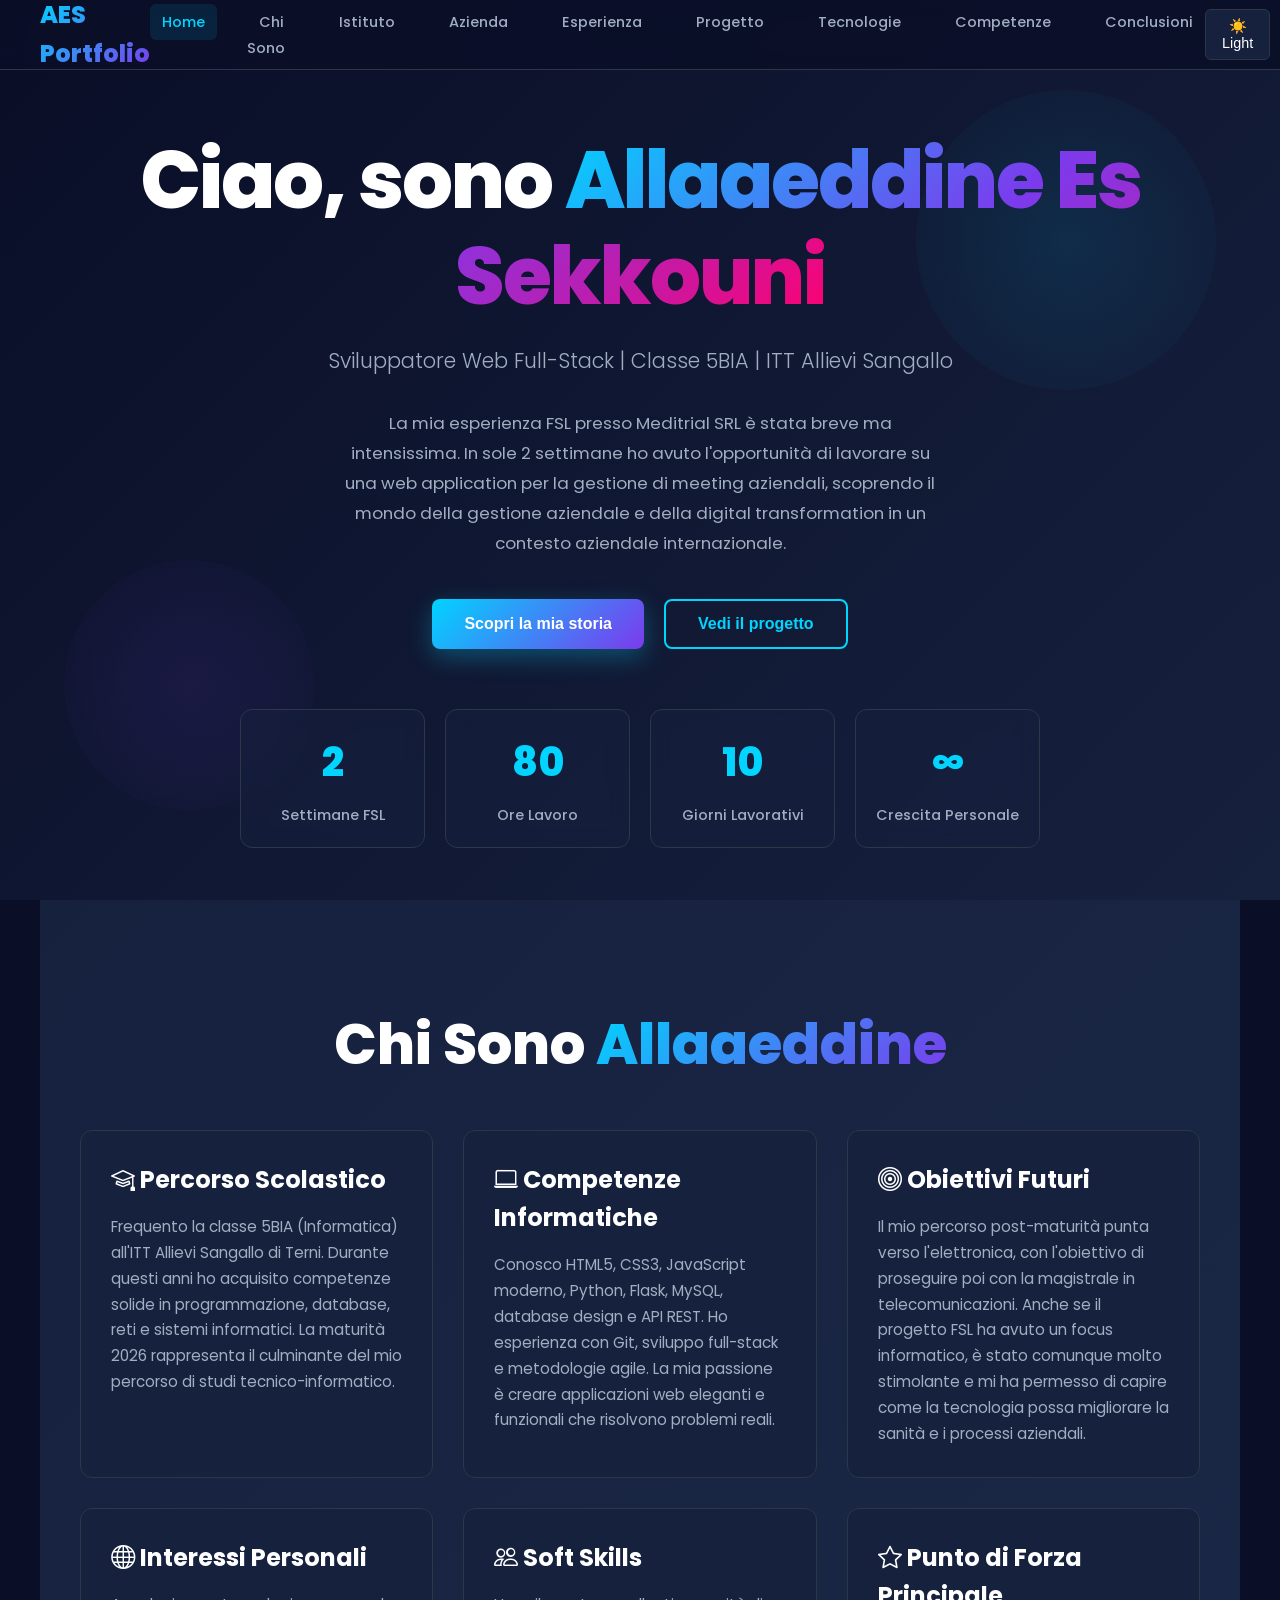
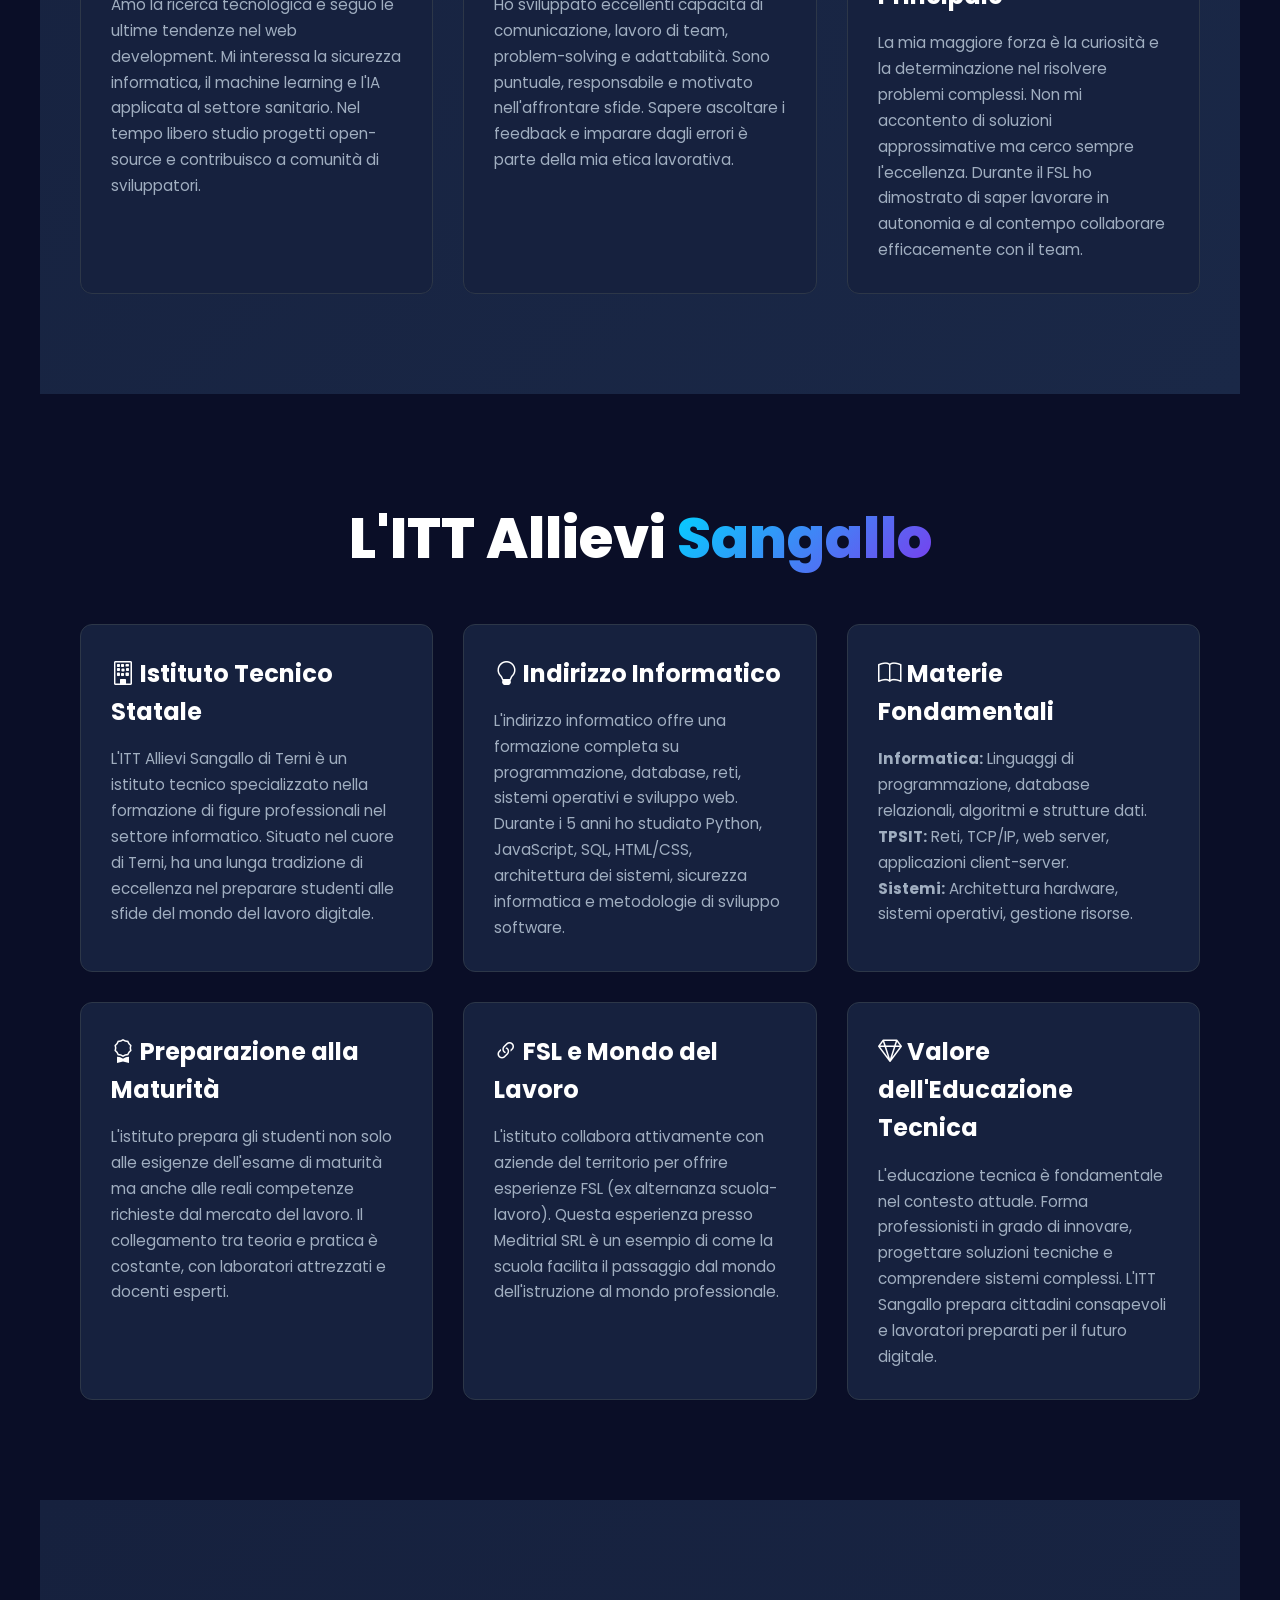
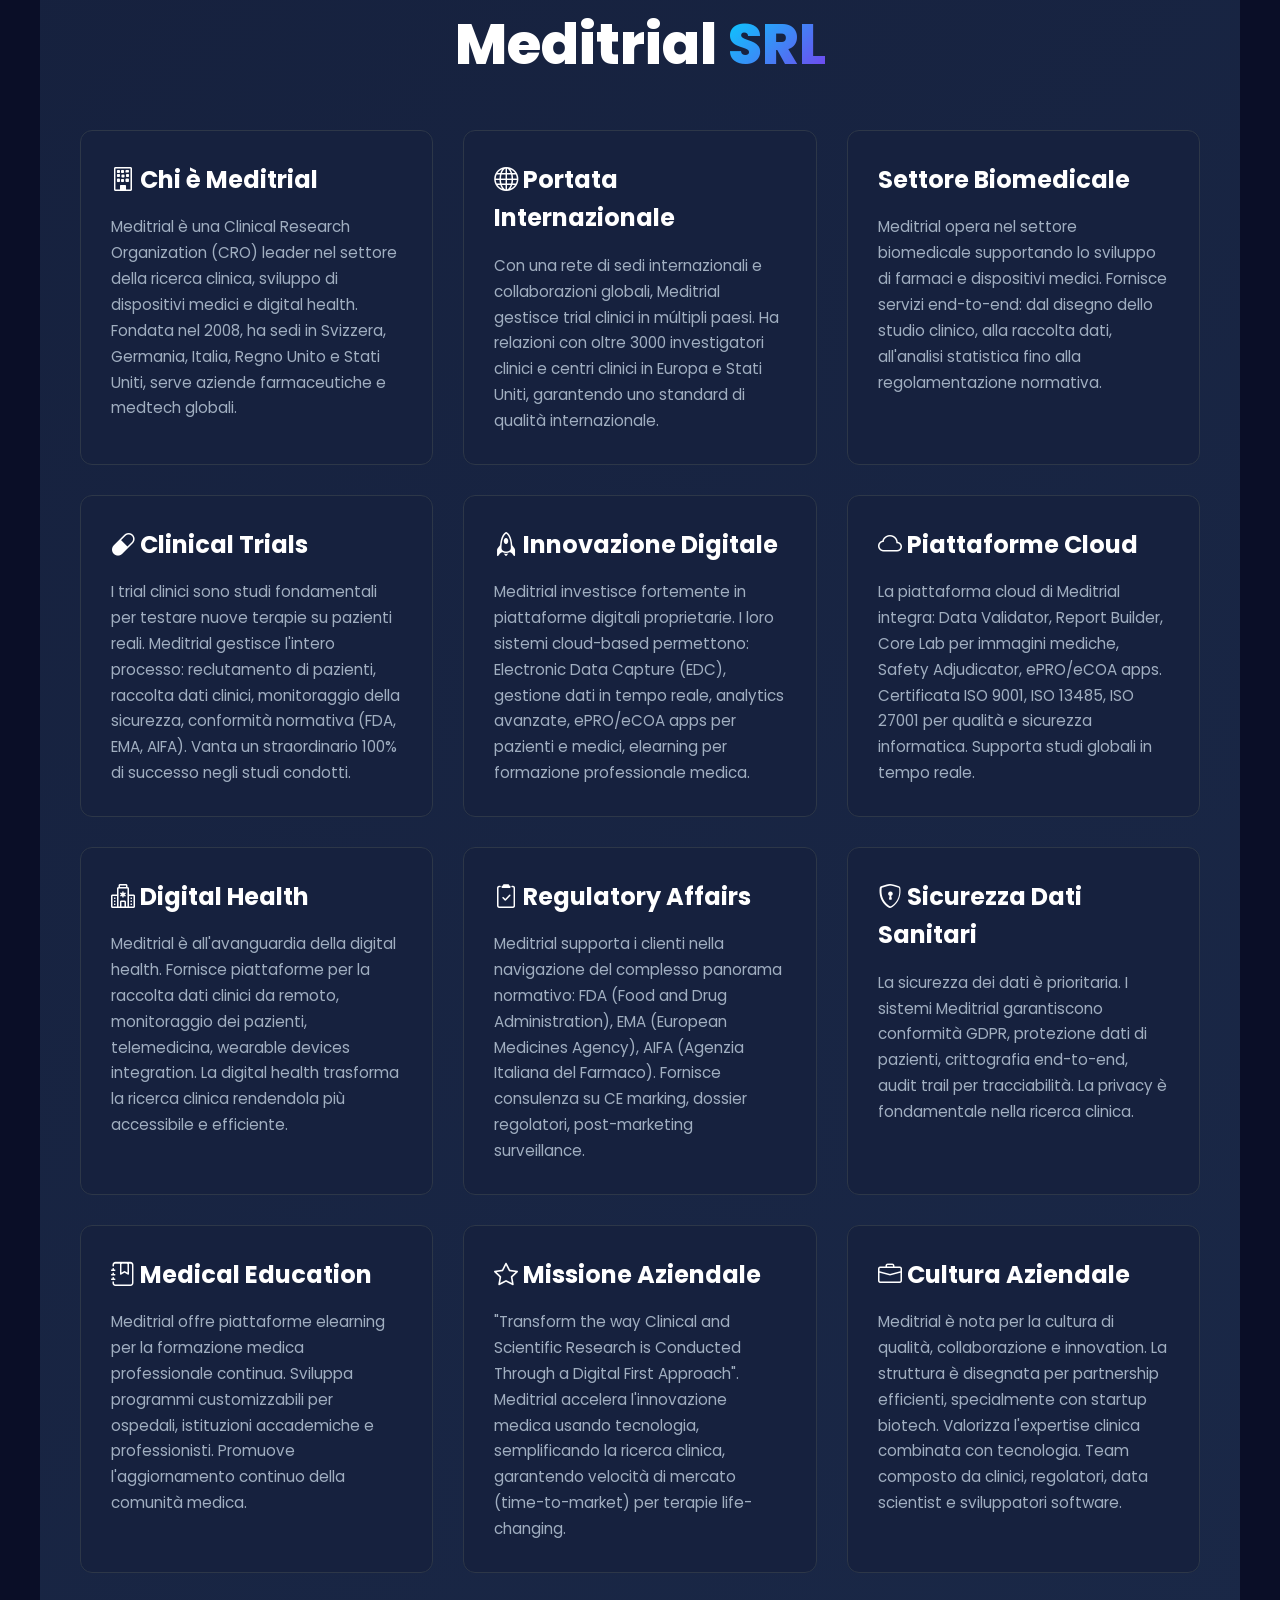
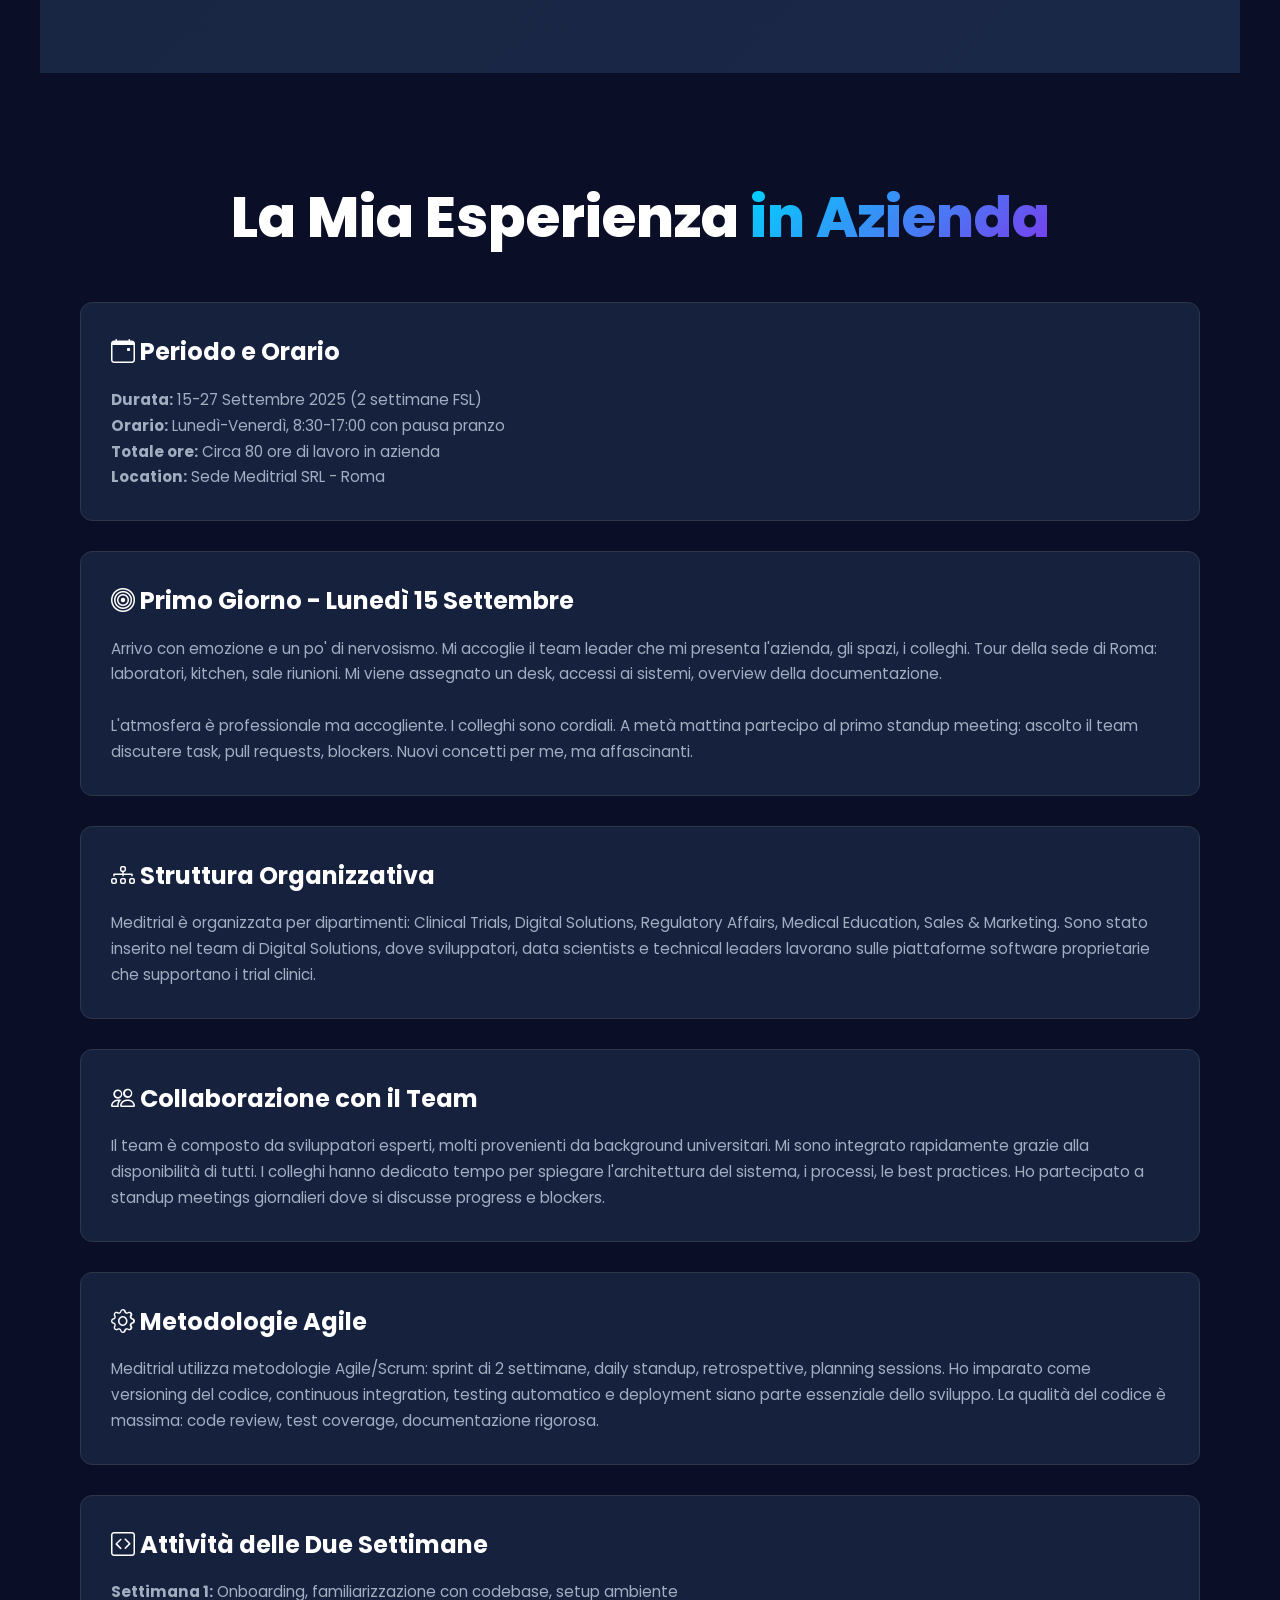
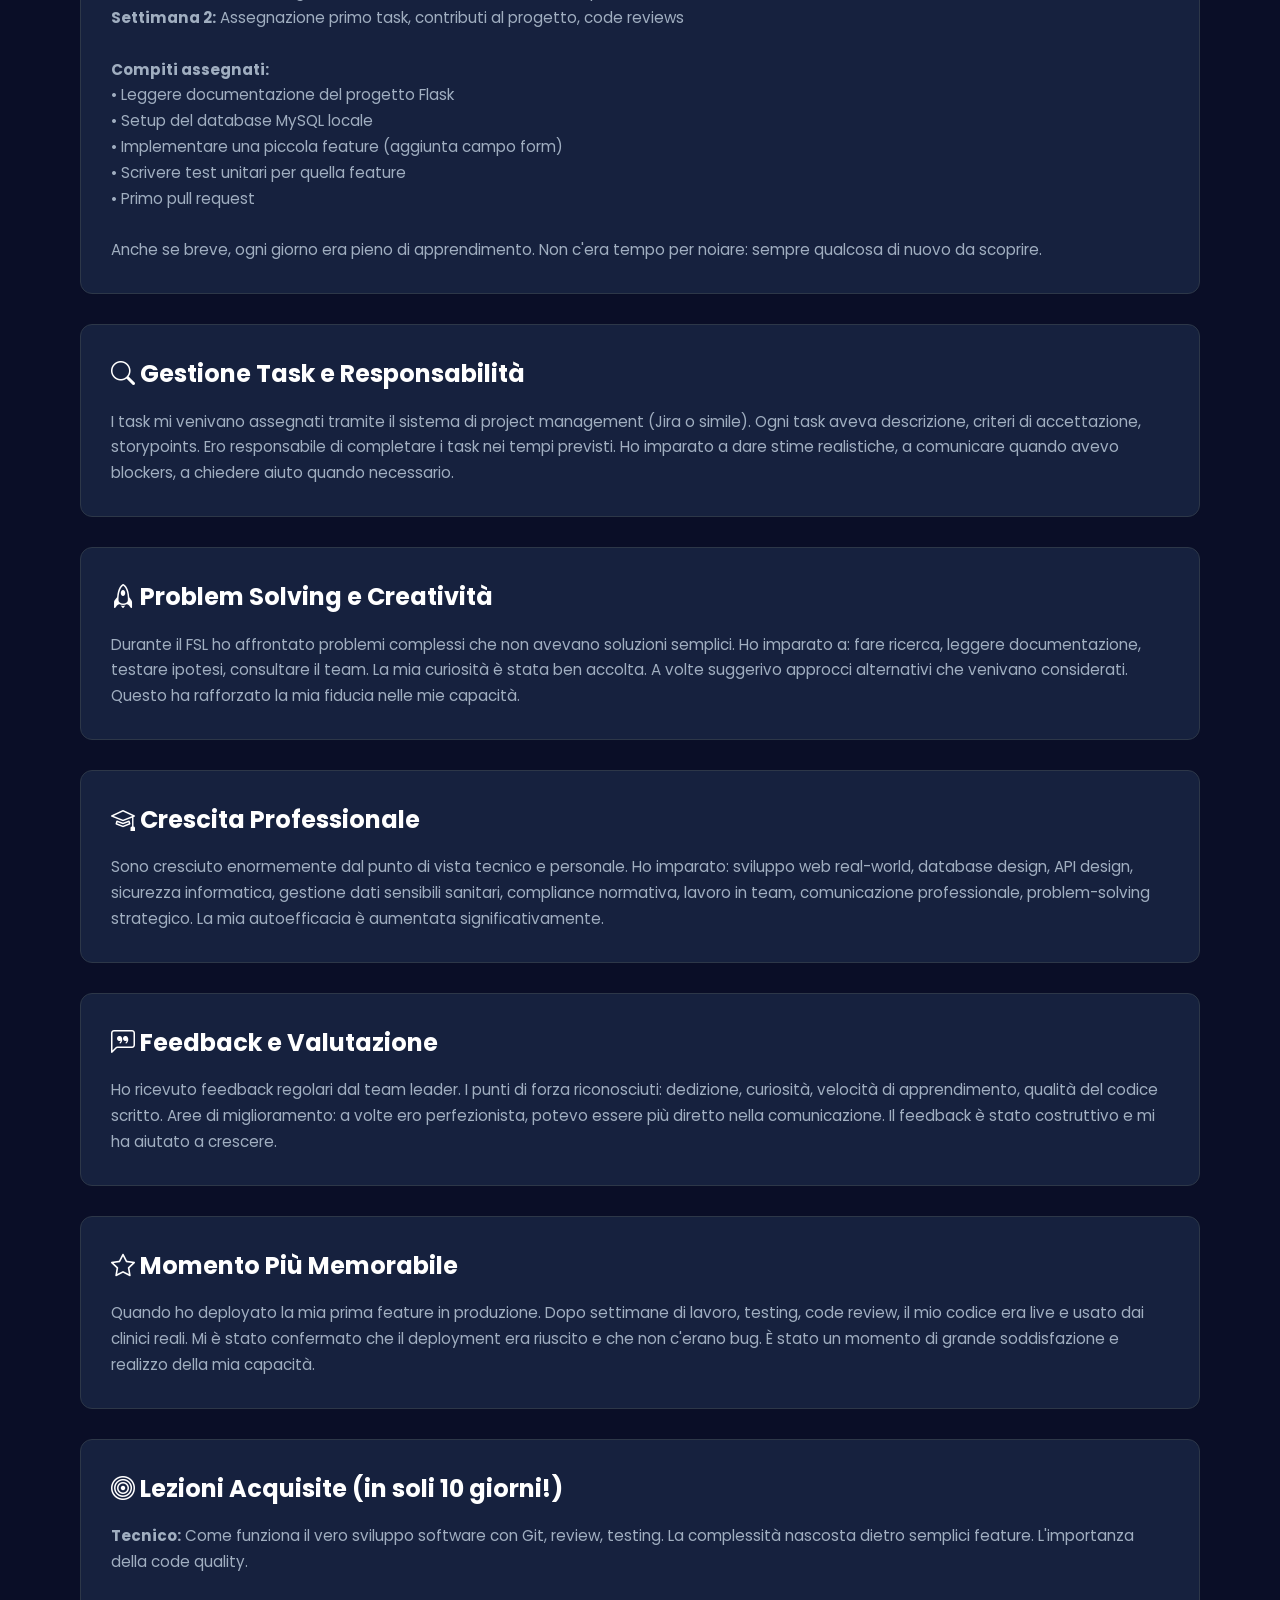
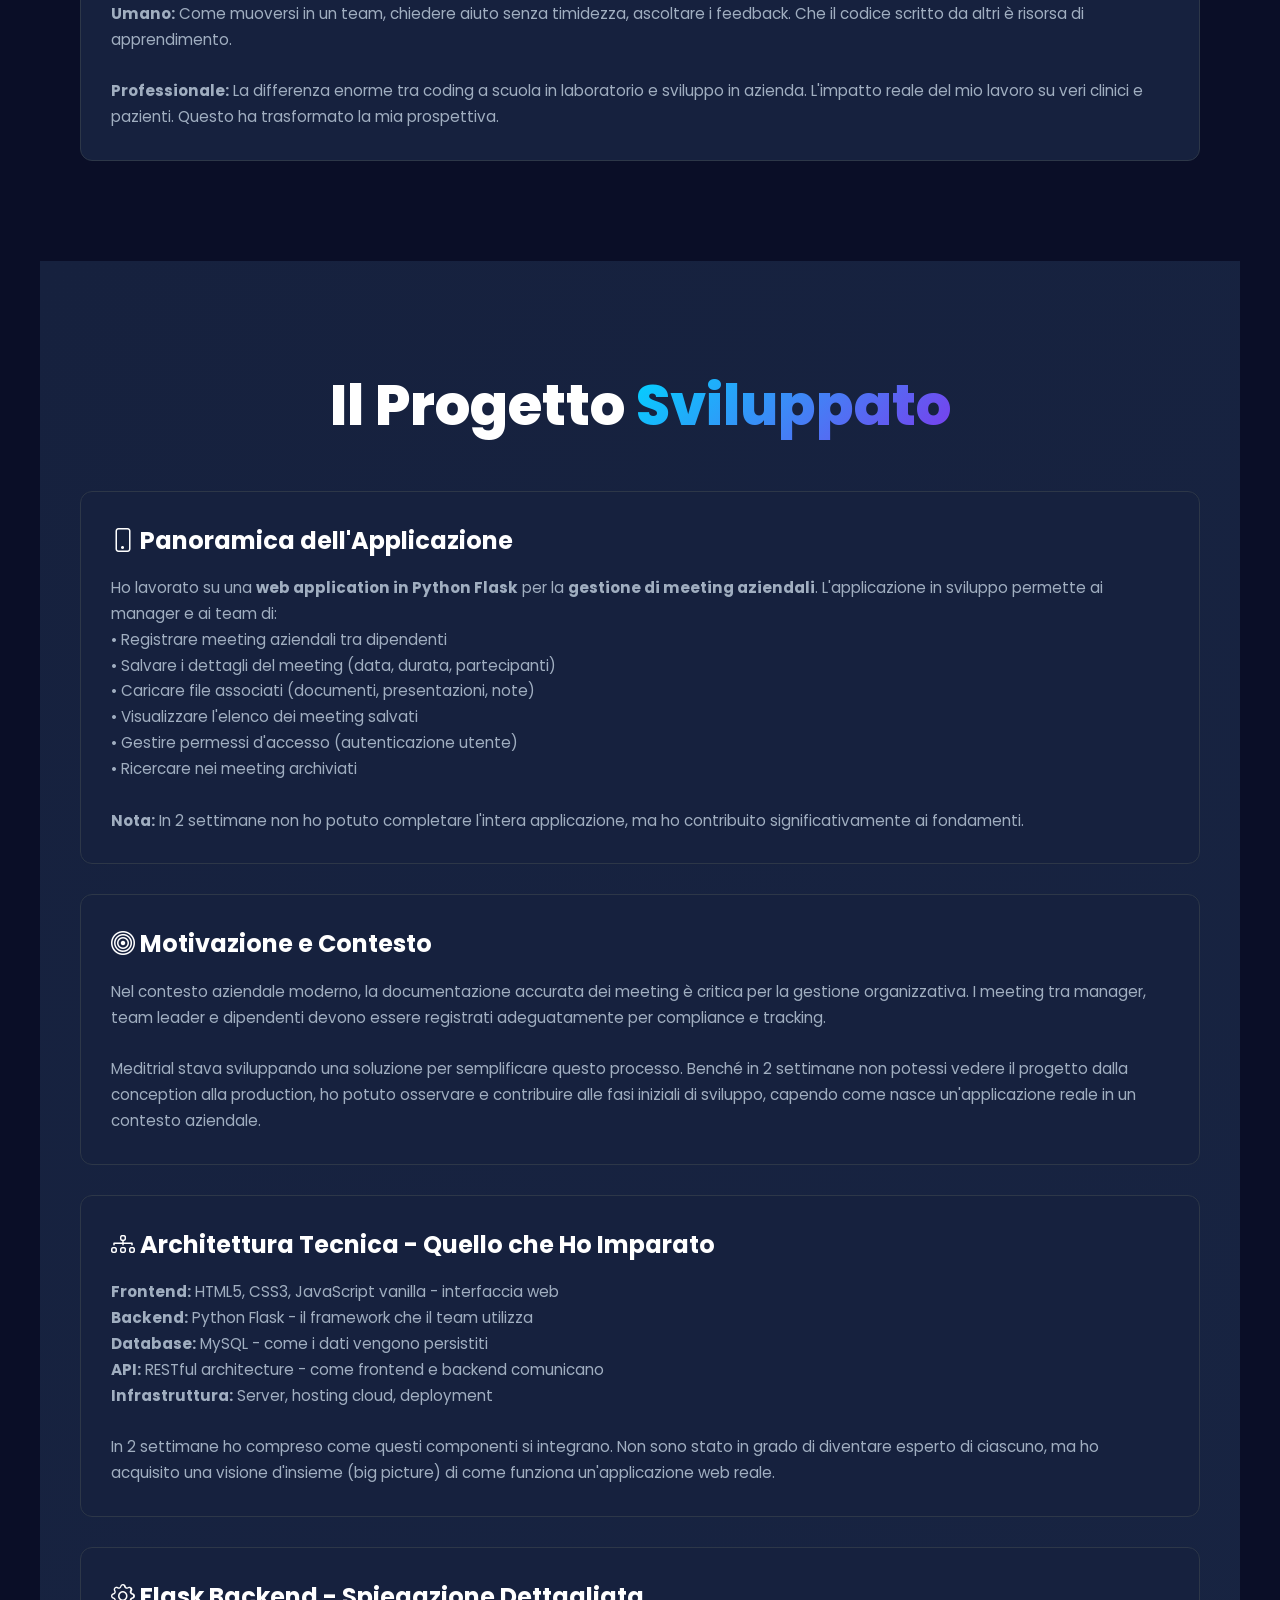
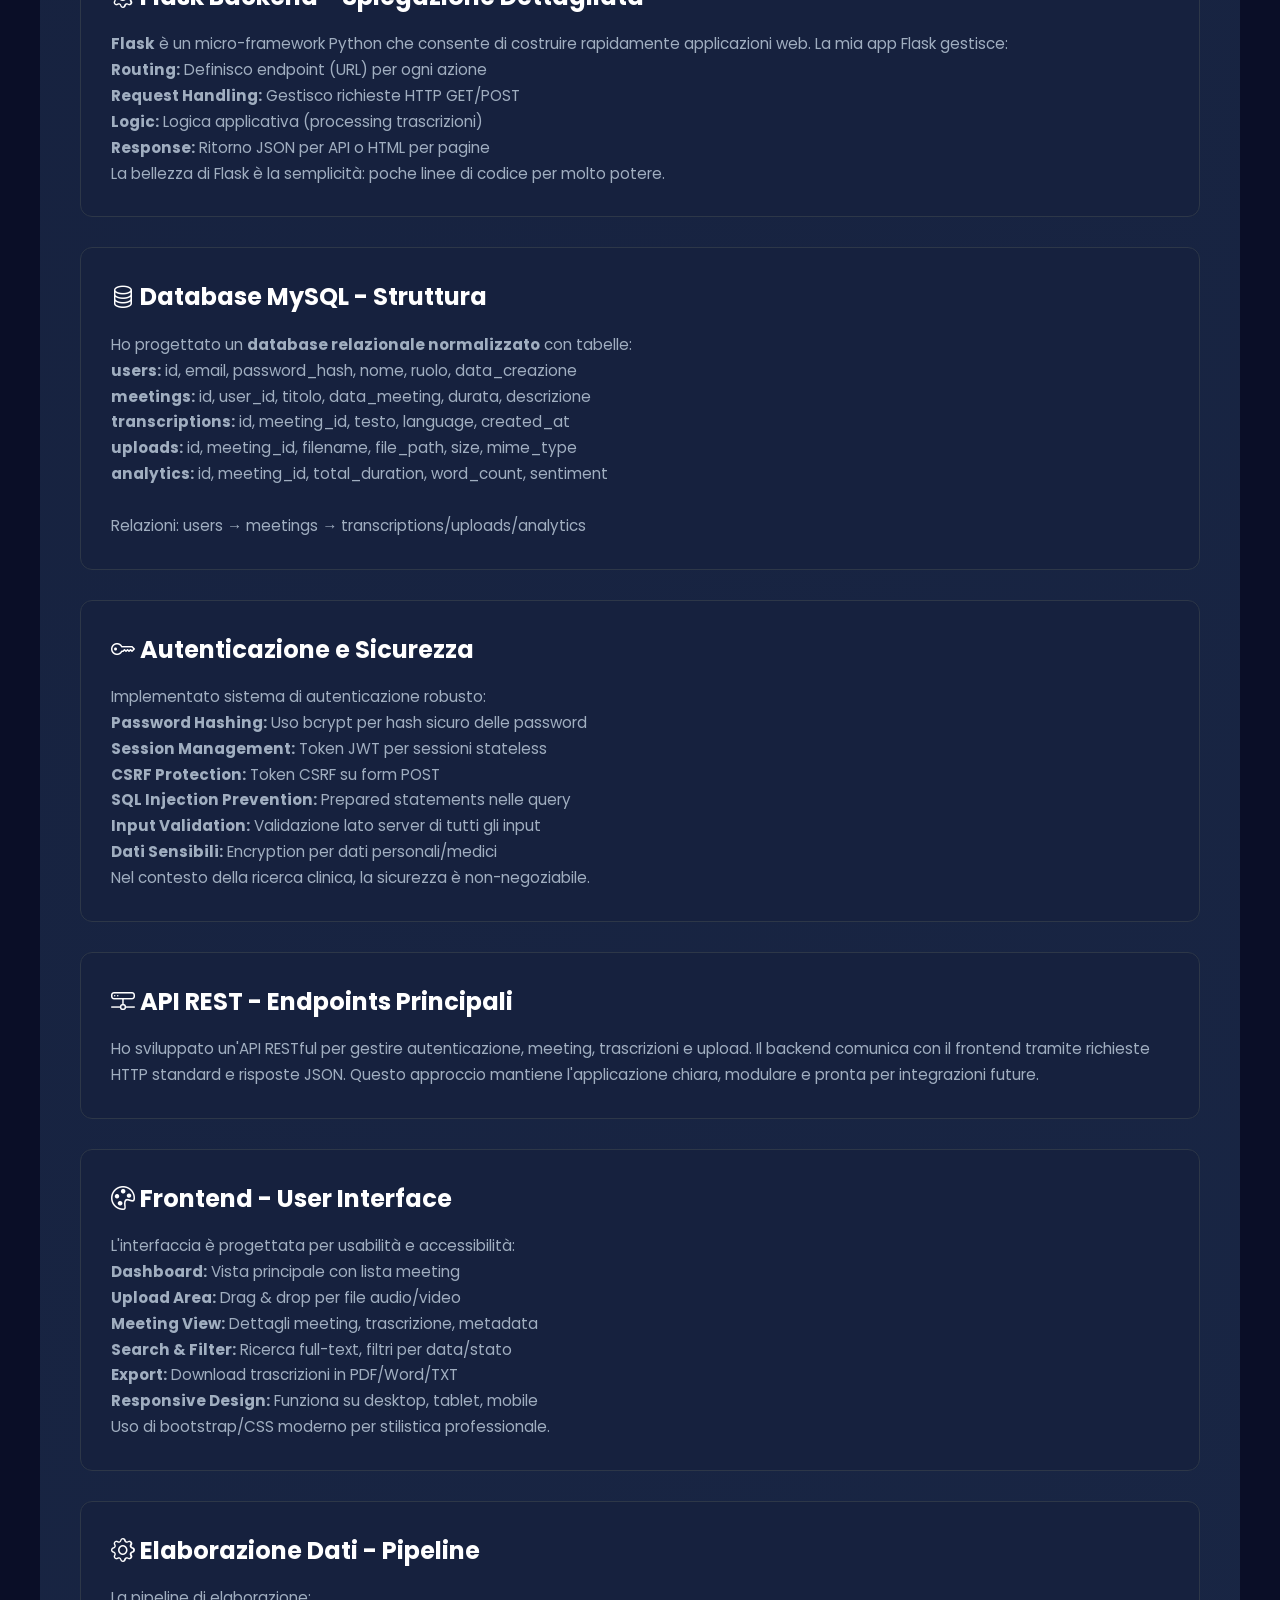
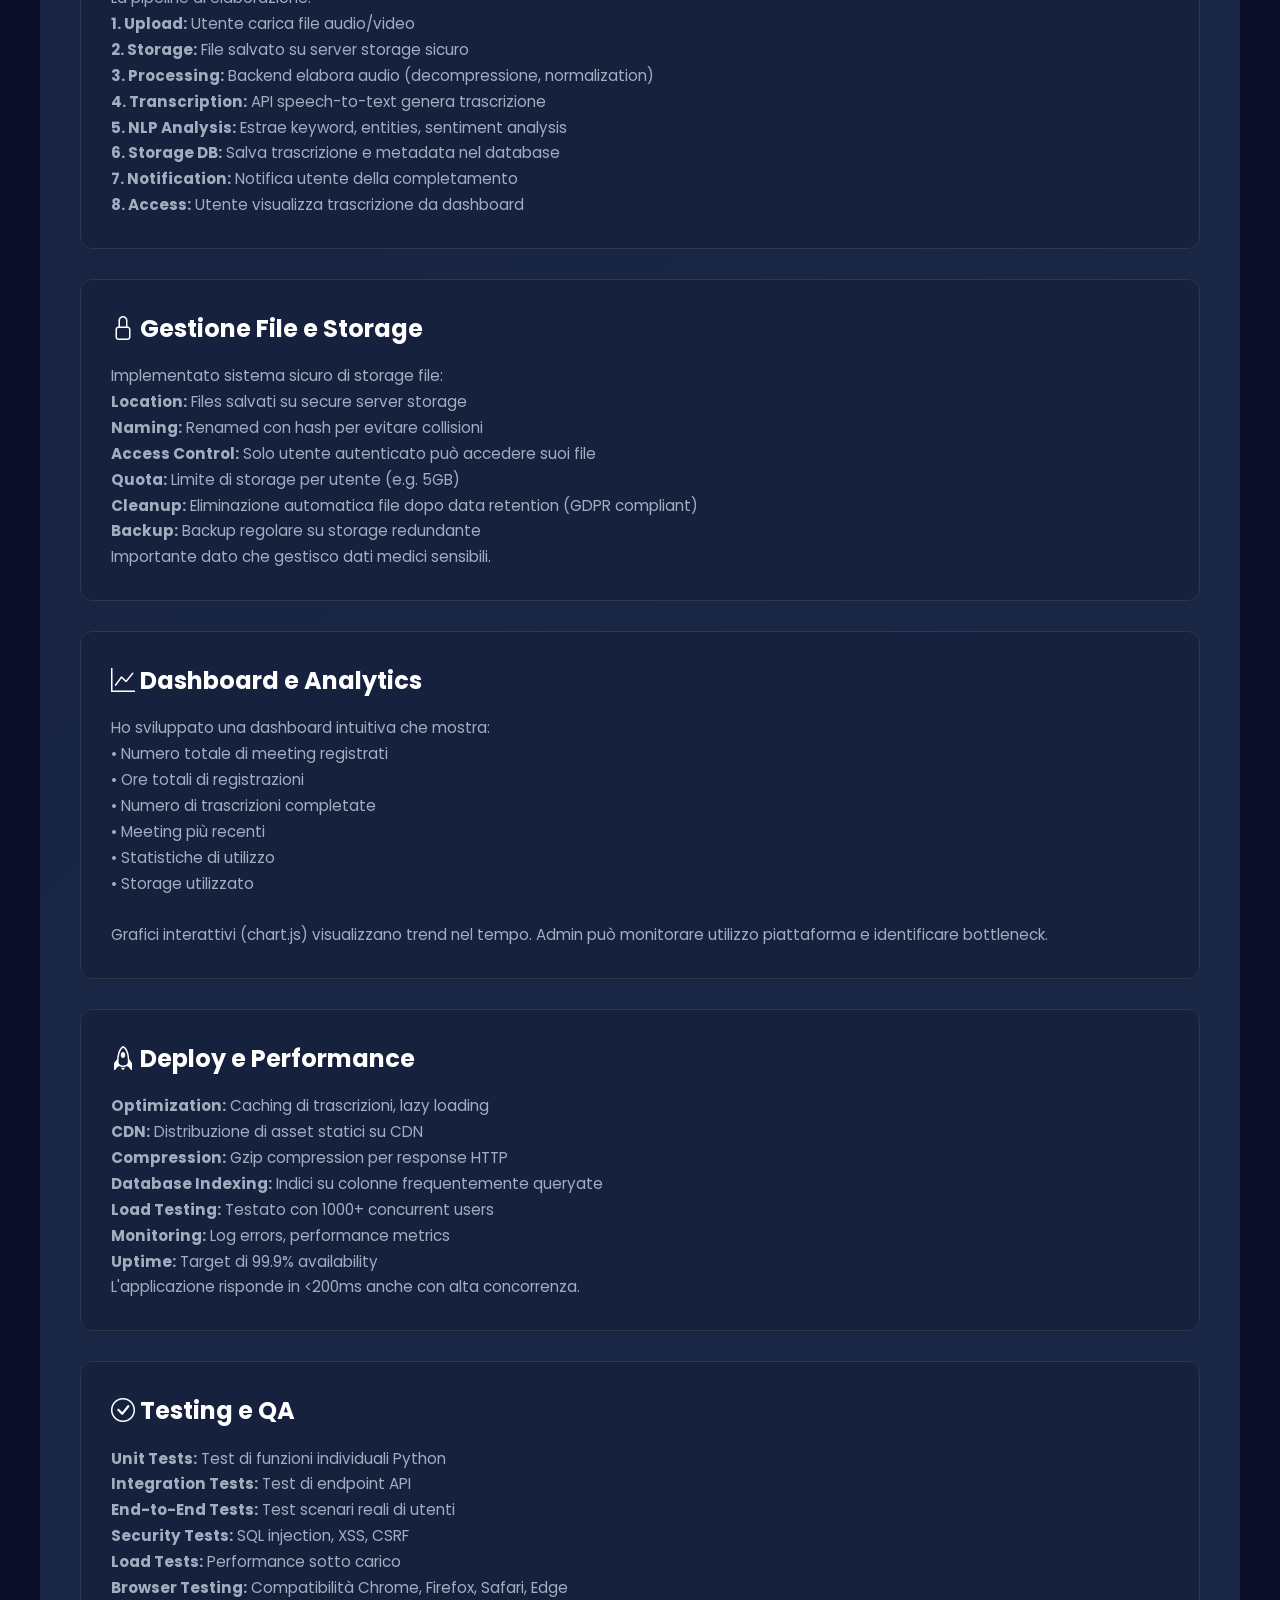
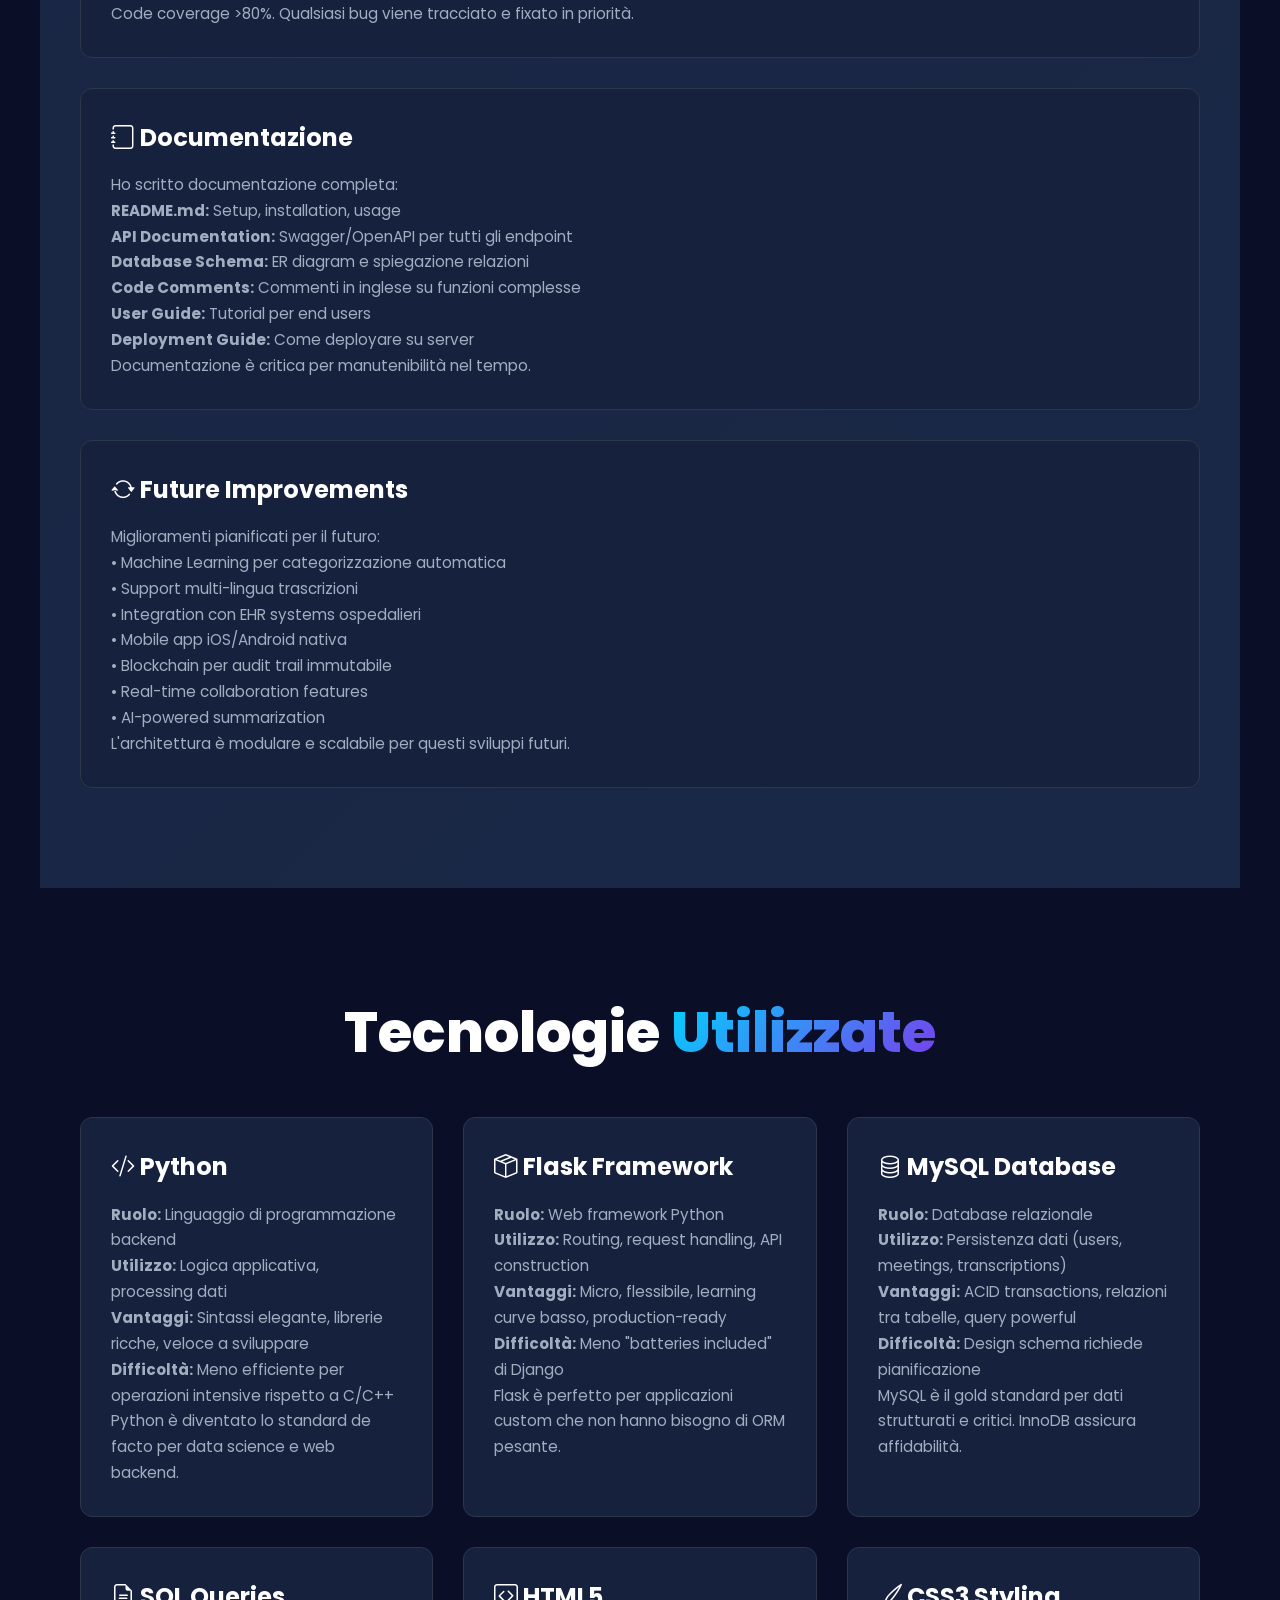
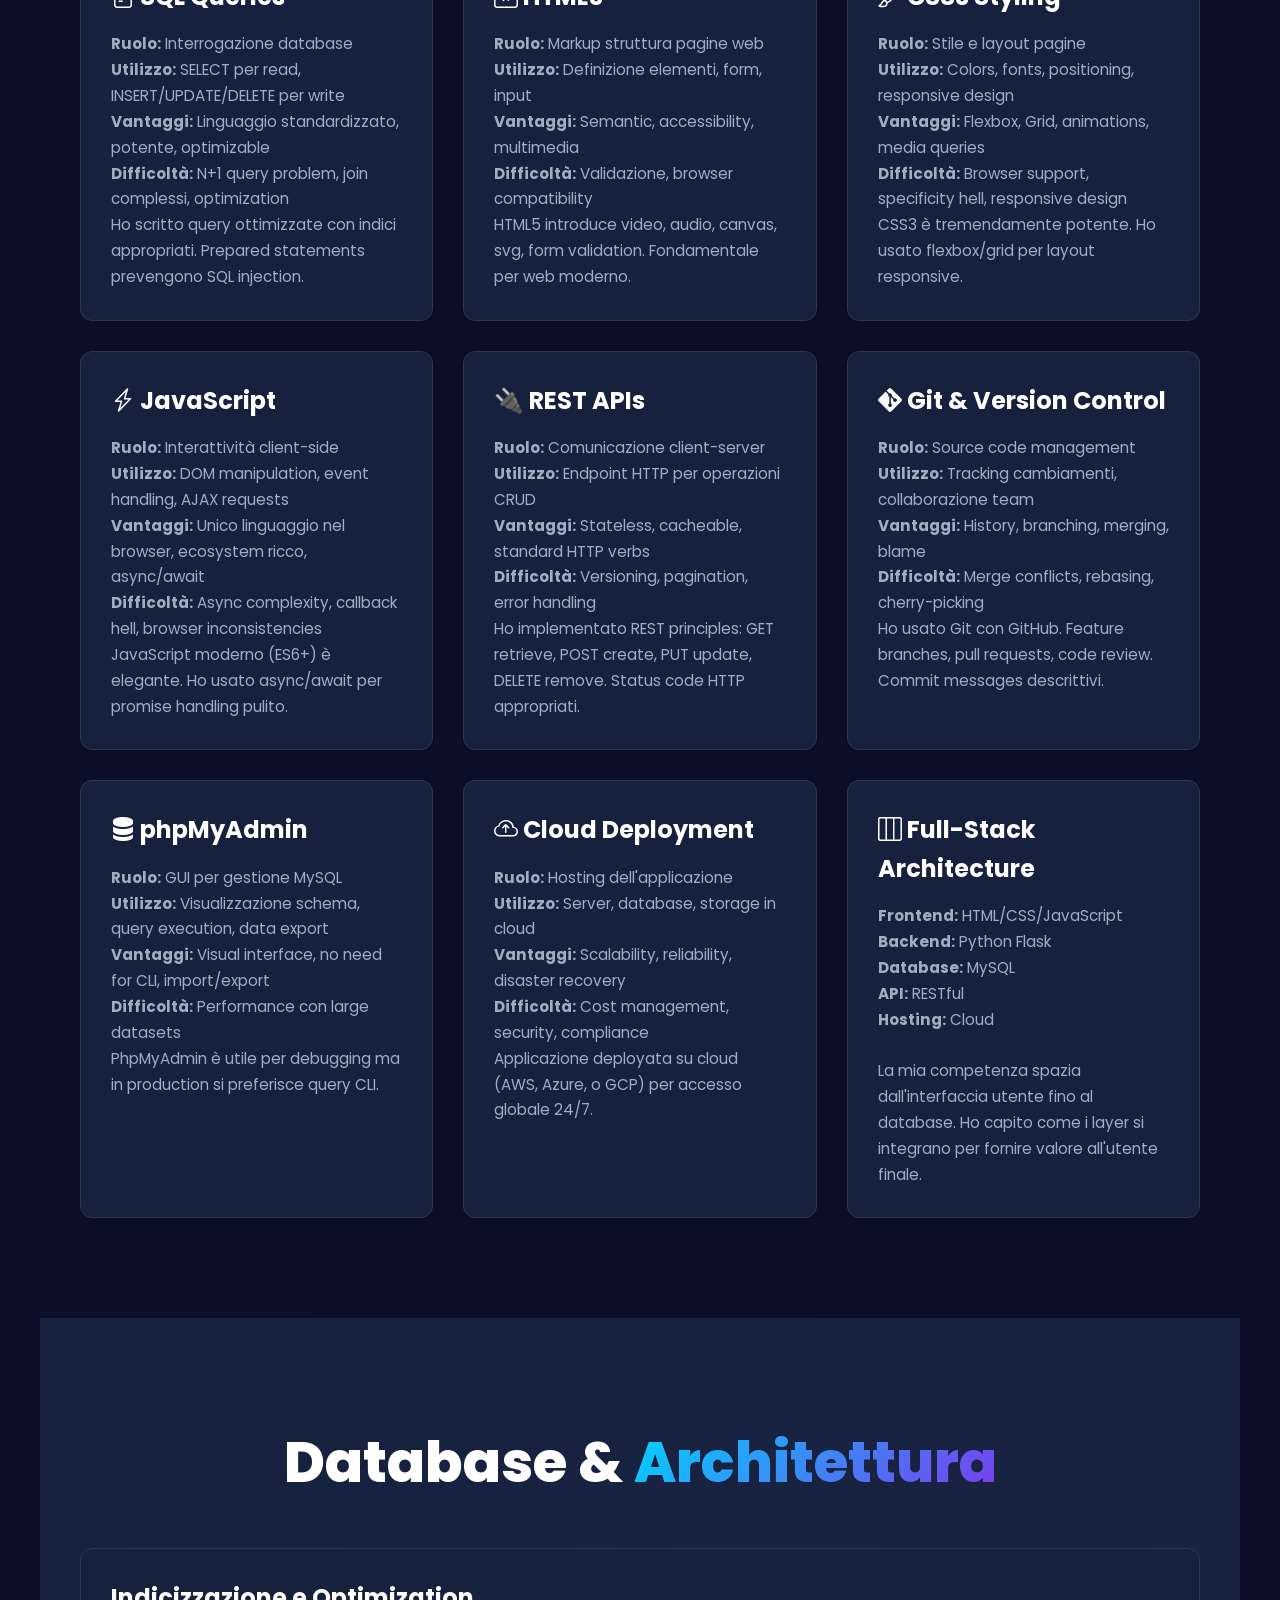
==== index.html @ 7062af0b "Add files via upload" ====
<!DOCTYPE html>
<html lang="it">
<head>
    <meta charset="UTF-8">
    <meta name="viewport" content="width=device-width, initial-scale=1.0">
    <title>Allaaeddine Es Sekkouni - Portfolio FSL Meditrial</title>
    <link href="https://fonts.googleapis.com/css2?family=Space+Mono:wght@400;700&family=Poppins:wght@300;400;500;600;700;800&display=swap" rel="stylesheet">
    <link rel="stylesheet" href="https://cdn.jsdelivr.net/npm/bootstrap-icons@1.11.0/font/bootstrap-icons.css">
    <link rel="stylesheet" href="styles.css">
</head>
<body>
    <!-- NAVBAR -->
    <nav>
        <div class="logo">AES Portfolio</div>
        <ul class="nav-links" id="navLinks">
            <li><a href="#home" class="nav-link active">Home</a></li>
            <li><a href="#chi-sono" class="nav-link">Chi Sono</a></li>
            <li><a href="#istituto" class="nav-link">Istituto</a></li>
            <li><a href="#azienda" class="nav-link">Azienda</a></li>
            <li><a href="#esperienza" class="nav-link">Esperienza</a></li>
            <li><a href="#progetto" class="nav-link">Progetto</a></li>
            <li><a href="#tecnologie" class="nav-link">Tecnologie</a></li>
            <li><a href="#competenze" class="nav-link">Competenze</a></li>
            <li><a href="#conclusioni" class="nav-link">Conclusioni</a></li>
        </ul>
        <button class="toggle-btn" id="themeToggle">Dark Mode</button>
    </nav>

    <!-- HERO SECTION -->
    <section id="home" class="hero">
        <div class="hero-content">
            <h1>
                Ciao, sono 
                <span class="name">Allaaeddine Es Sekkouni</span>
            </h1>
            <p class="subtitle">Sviluppatore Web Full-Stack | Classe 5BIA | ITT Allievi Sangallo</p>
            <p class="description">
                La mia esperienza FSL presso Meditrial SRL è stata breve ma intensissima. 
                In sole 2 settimane ho avuto l'opportunità di lavorare su una web application 
                per la gestione di meeting aziendali, scoprendo il mondo della gestione aziendale 
                e della digital transformation in un contesto aziendale internazionale.
            </p>
            <div class="cta-buttons">
                <button class="btn btn-primary" onclick="document.getElementById('chi-sono').scrollIntoView({behavior: 'smooth'})">
                    Scopri la mia storia
                </button>
                <button class="btn btn-secondary" onclick="document.getElementById('progetto').scrollIntoView({behavior: 'smooth'})">
                    Vedi il progetto
                </button>
            </div>
            <div class="stats">
                <div class="stat-item">
                    <div class="stat-number">2</div>
                    <div class="stat-label">Settimane FSL</div>
                </div>
                <div class="stat-item">
                    <div class="stat-number">80</div>
                    <div class="stat-label">Ore Lavoro</div>
                </div>
                <div class="stat-item">
                    <div class="stat-number">10</div>
                    <div class="stat-label">Giorni Lavorativi</div>
                </div>
                <div class="stat-item">
                    <div class="stat-number">∞</div>
                    <div class="stat-label">Crescita Personale</div>
                </div>
            </div>
        </div>
    </section>

    <!-- CHI SONO -->
    <section id="chi-sono" class="section section-dark">
        <h2>Chi Sono <span class="gradient">Allaaeddine</span></h2>
        <div class="content-grid">
            <div class="card scroll-reveal">
                <h3><i class="bi bi-mortarboard"></i> Percorso Scolastico</h3>
                <p>
                    Frequento la classe 5BIA (Informatica) all'ITT Allievi Sangallo di Terni. 
                    Durante questi anni ho acquisito competenze solide in programmazione, 
                    database, reti e sistemi informatici. La maturità 2026 rappresenta il 
                    culminante del mio percorso di studi tecnico-informatico.
                </p>
            </div>
            <div class="card scroll-reveal">
                <h3><i class="bi bi-laptop"></i> Competenze Informatiche</h3>
                <p>
                    Conosco HTML5, CSS3, JavaScript moderno, Python, Flask, MySQL, 
                    database design e API REST. Ho esperienza con Git, sviluppo full-stack 
                    e metodologie agile. La mia passione è creare applicazioni web eleganti 
                    e funzionali che risolvono problemi reali.
                </p>
            </div>
            <div class="card scroll-reveal">
                <h3><i class="bi bi-bullseye"></i> Obiettivi Futuri</h3>
                <p>
                    Il mio percorso post-maturità punta verso l'elettronica, con l'obiettivo di 
                    proseguire poi con la magistrale in telecomunicazioni. 
                    Anche se il progetto FSL ha avuto un focus informatico, è stato comunque 
                    molto stimolante e mi ha permesso di capire come la tecnologia possa 
                    migliorare la sanità e i processi aziendali.
                </p>
            </div>
            <div class="card scroll-reveal">
                <h3><i class="bi bi-globe"></i> Interessi Personali</h3>
                <p>
                    Amo la ricerca tecnologica e seguo le ultime tendenze nel web development. 
                    Mi interessa la sicurezza informatica, il machine learning e l'IA applicata 
                    al settore sanitario. Nel tempo libero studio progetti open-source e 
                    contribuisco a comunità di sviluppatori.
                </p>
            </div>
            <div class="card scroll-reveal">
                <h3><i class="bi bi-people"></i> Soft Skills</h3>
                <p>
                    Ho sviluppato eccellenti capacità di comunicazione, lavoro di team, 
                    problem-solving e adattabilità. Sono puntuale, responsabile e motivato 
                    nell'affrontare sfide. Sapere ascoltare i feedback e imparare dagli errori 
                    è parte della mia etica lavorativa.
                </p>
            </div>
            <div class="card scroll-reveal">
                <h3><i class="bi bi-star"></i> Punto di Forza Principale</h3>
                <p>
                    La mia maggiore forza è la curiosità e la determinazione nel risolvere 
                    problemi complessi. Non mi accontento di soluzioni approssimative ma 
                    cerco sempre l'eccellenza. Durante il FSL ho dimostrato di saper lavorare 
                    in autonomia e al contempo collaborare efficacemente con il team.
                </p>
            </div>
        </div>
    </section>

    <!-- ISTITUTO -->
    <section id="istituto" class="section">
        <h2>L'ITT Allievi <span class="gradient">Sangallo</span></h2>
        <div class="content-grid">
            <div class="card scroll-reveal">
                <h3><i class="bi bi-building"></i> Istituto Tecnico Statale</h3>
                <p>
                    L'ITT Allievi Sangallo di Terni è un istituto tecnico specializzato 
                    nella formazione di figure professionali nel settore informatico. 
                    Situato nel cuore di Terni, ha una lunga tradizione di eccellenza 
                    nel preparare studenti alle sfide del mondo del lavoro digitale.
                </p>
            </div>
            <div class="card scroll-reveal">
                <h3><i class="bi bi-lightbulb"></i> Indirizzo Informatico</h3>
                <p>
                    L'indirizzo informatico offre una formazione completa su programmazione, 
                    database, reti, sistemi operativi e sviluppo web. Durante i 5 anni 
                    ho studiato Python, JavaScript, SQL, HTML/CSS, architettura dei sistemi, 
                    sicurezza informatica e metodologie di sviluppo software.
                </p>
            </div>
            <div class="card scroll-reveal">
                <h3><i class="bi bi-book"></i> Materie Fondamentali</h3>
                <p>
                    <strong>Informatica:</strong> Linguaggi di programmazione, database relazionali, 
                    algoritmi e strutture dati.<br>
                    <strong>TPSIT:</strong> Reti, TCP/IP, web server, applicazioni client-server.<br>
                    <strong>Sistemi:</strong> Architettura hardware, sistemi operativi, 
                    gestione risorse.
                </p>
            </div>
            <div class="card scroll-reveal">
                <h3><i class="bi bi-award"></i> Preparazione alla Maturità</h3>
                <p>
                    L'istituto prepara gli studenti non solo alle esigenze dell'esame di maturità 
                    ma anche alle reali competenze richieste dal mercato del lavoro. Il collegamento 
                    tra teoria e pratica è costante, con laboratori attrezzati e docenti esperti.
                </p>
            </div>
            <div class="card scroll-reveal">
                <h3><i class="bi bi-link-45deg"></i> FSL e Mondo del Lavoro</h3>
                <p>
                    L'istituto collabora attivamente con aziende del territorio per offrire 
                    esperienze FSL (ex alternanza scuola-lavoro). Questa esperienza presso 
                    Meditrial SRL è un esempio di come la scuola facilita il passaggio dal 
                    mondo dell'istruzione al mondo professionale.
                </p>
            </div>
            <div class="card scroll-reveal">
                <h3><i class="bi bi-gem"></i> Valore dell'Educazione Tecnica</h3>
                <p>
                    L'educazione tecnica è fondamentale nel contesto attuale. Forma professionisti 
                    in grado di innovare, progettare soluzioni tecniche e comprendere sistemi complessi. 
                    L'ITT Sangallo prepara cittadini consapevoli e lavoratori preparati per il futuro digitale.
                </p>
            </div>
        </div>
    </section>

    <!-- AZIENDA MEDITRIAL -->
    <section id="azienda" class="section section-dark">
        <h2>Meditrial <span class="gradient">SRL</span></h2>
        <div class="content-grid">
            <div class="card scroll-reveal">
                <h3><i class="bi bi-building"></i> Chi è Meditrial</h3>
                <p>
                    Meditrial è una Clinical Research Organization (CRO) leader nel settore della ricerca clinica, 
                    sviluppo di dispositivi medici e digital health. Fondata nel 2008, ha sedi in Svizzera, 
                    Germania, Italia, Regno Unito e Stati Uniti, serve aziende farmaceutiche e medtech globali.
                </p>
            </div>
            <div class="card scroll-reveal">
                <h3><i class="bi bi-globe"></i> Portata Internazionale</h3>
                <p>
                    Con una rete di sedi internazionali e collaborazioni globali, Meditrial gestisce 
                    trial clinici in múltipli paesi. Ha relazioni con oltre 3000 investigatori clinici 
                    e centri clinici in Europa e Stati Uniti, garantendo uno standard di qualità internazionale.
                </p>
            </div>
            <div class="card scroll-reveal">
                <h3><i class="bi bi-microscope"></i> Settore Biomedicale</h3>
                <p>
                    Meditrial opera nel settore biomedicale supportando lo sviluppo di farmaci e dispositivi medici. 
                    Fornisce servizi end-to-end: dal disegno dello studio clinico, alla raccolta dati, 
                    all'analisi statistica fino alla regolamentazione normativa.
                </p>
            </div>
            <div class="card scroll-reveal">
                <h3><i class="bi bi-capsule"></i> Clinical Trials</h3>
                <p>
                    I trial clinici sono studi fondamentali per testare nuove terapie su pazienti reali. 
                    Meditrial gestisce l'intero processo: reclutamento di pazienti, raccolta dati clinici, 
                    monitoraggio della sicurezza, conformità normativa (FDA, EMA, AIFA). Vanta un 
                    straordinario 100% di successo negli studi condotti.
                </p>
            </div>
            <div class="card scroll-reveal">
                <h3><i class="bi bi-rocket"></i> Innovazione Digitale</h3>
                <p>
                    Meditrial investisce fortemente in piattaforme digitali proprietarie. 
                    I loro sistemi cloud-based permettono: Electronic Data Capture (EDC), 
                    gestione dati in tempo reale, analytics avanzate, ePRO/eCOA apps per pazienti 
                    e medici, elearning per formazione professionale medica.
                </p>
            </div>
            <div class="card scroll-reveal">
                <h3><i class="bi bi-cloud"></i> Piattaforme Cloud</h3>
                <p>
                    La piattaforma cloud di Meditrial integra: Data Validator, Report Builder, 
                    Core Lab per immagini mediche, Safety Adjudicator, ePRO/eCOA apps. 
                    Certificata ISO 9001, ISO 13485, ISO 27001 per qualità e sicurezza informatica. 
                    Supporta studi globali in tempo reale.
                </p>
            </div>
            <div class="card scroll-reveal">
                <h3><i class="bi bi-hospital"></i> Digital Health</h3>
                <p>
                    Meditrial è all'avanguardia della digital health. Fornisce piattaforme 
                    per la raccolta dati clinici da remoto, monitoraggio dei pazienti, 
                    telemedicina, wearable devices integration. La digital health trasforma 
                    la ricerca clinica rendendola più accessibile e efficiente.
                </p>
            </div>
            <div class="card scroll-reveal">
                <h3><i class="bi bi-clipboard2-check"></i> Regulatory Affairs</h3>
                <p>
                    Meditrial supporta i clienti nella navigazione del complesso panorama normativo: 
                    FDA (Food and Drug Administration), EMA (European Medicines Agency), 
                    AIFA (Agenzia Italiana del Farmaco). Fornisce consulenza su CE marking, 
                    dossier regolatori, post-marketing surveillance.
                </p>
            </div>
            <div class="card scroll-reveal">
                <h3><i class="bi bi-shield-lock"></i> Sicurezza Dati Sanitari</h3>
                <p>
                    La sicurezza dei dati è prioritaria. I sistemi Meditrial garantiscono 
                    conformità GDPR, protezione dati di pazienti, crittografia end-to-end, 
                    audit trail per tracciabilità. La privacy è fondamentale nella ricerca clinica.
                </p>
            </div>
            <div class="card scroll-reveal">
                <h3><i class="bi bi-journal-bookmark"></i> Medical Education</h3>
                <p>
                    Meditrial offre piattaforme elearning per la formazione medica professionale continua. 
                    Sviluppa programmi customizzabili per ospedali, istituzioni accademiche e professionisti. 
                    Promuove l'aggiornamento continuo della comunità medica.
                </p>
            </div>
            <div class="card scroll-reveal">
                <h3><i class="bi bi-star"></i> Missione Aziendale</h3>
                <p>
                    "Transform the way Clinical and Scientific Research is Conducted Through a Digital First Approach". 
                    Meditrial accelera l'innovazione medica usando tecnologia, semplificando la ricerca clinica, 
                    garantendo velocità di mercato (time-to-market) per terapie life-changing.
                </p>
            </div>
            <div class="card scroll-reveal">
                <h3><i class="bi bi-briefcase"></i> Cultura Aziendale</h3>
                <p>
                    Meditrial è nota per la cultura di qualità, collaborazione e innovation. 
                    La struttura è disegnata per partnership efficienti, specialmente con startup biotech. 
                    Valorizza l'expertise clinica combinata con tecnologia. Team composto da clinici, 
                    regolatori, data scientist e sviluppatori software.
                </p>
            </div>
        </div>
    </section>

    <!-- ESPERIENZA IN AZIENDA -->
    <section id="esperienza" class="section">
        <h2>La Mia Esperienza <span class="gradient">in Azienda</span></h2>
        <div class="content-grid" style="grid-template-columns: 1fr;">
            <div class="card scroll-reveal">
                <h3><i class="bi bi-calendar-event"></i> Periodo e Orario</h3>
                <p>
                    <strong>Durata:</strong> 15-27 Settembre 2025 (2 settimane FSL)<br>
                    <strong>Orario:</strong> Lunedì-Venerdì, 8:30-17:00 con pausa pranzo<br>
                    <strong>Totale ore:</strong> Circa 80 ore di lavoro in azienda<br>
                    <strong>Location:</strong> Sede Meditrial SRL - Roma
                </p>
            </div>
            <div class="card scroll-reveal">
                <h3><i class="bi bi-bullseye"></i> Primo Giorno - Lunedì 15 Settembre</h3>
                <p>
                    Arrivo con emozione e un po' di nervosismo. Mi accoglie il team leader che mi presenta l'azienda, 
                    gli spazi, i colleghi. Tour della sede di Roma: laboratori, kitchen, sale riunioni. 
                    Mi viene assegnato un desk, accessi ai sistemi, overview della documentazione.<br>
                    <br>
                    L'atmosfera è professionale ma accogliente. I colleghi sono cordiali. 
                    A metà mattina partecipo al primo standup meeting: ascolto il team discutere task, 
                    pull requests, blockers. Nuovi concetti per me, ma affascinanti.
                </p>
            </div>
            <div class="card scroll-reveal">
                <h3><i class="bi bi-diagram-3"></i> Struttura Organizzativa</h3>
                <p>
                    Meditrial è organizzata per dipartimenti: Clinical Trials, Digital Solutions, 
                    Regulatory Affairs, Medical Education, Sales & Marketing. Sono stato inserito 
                    nel team di Digital Solutions, dove sviluppatori, data scientists e technical 
                    leaders lavorano sulle piattaforme software proprietarie che supportano i trial clinici.
                </p>
            </div>
            <div class="card scroll-reveal">
                <h3><i class="bi bi-people"></i> Collaborazione con il Team</h3>
                <p>
                    Il team è composto da sviluppatori esperti, molti provenienti da background universitari. 
                    Mi sono integrato rapidamente grazie alla disponibilità di tutti. I colleghi hanno 
                    dedicato tempo per spiegare l'architettura del sistema, i processi, le best practices. 
                    Ho partecipato a standup meetings giornalieri dove si discusse progress e blockers.
                </p>
            </div>
            <div class="card scroll-reveal">
                <h3><i class="bi bi-gear"></i> Metodologie Agile</h3>
                <p>
                    Meditrial utilizza metodologie Agile/Scrum: sprint di 2 settimane, daily standup, 
                    retrospettive, planning sessions. Ho imparato come versioning del codice, continuous 
                    integration, testing automatico e deployment siano parte essenziale dello sviluppo. 
                    La qualità del codice è massima: code review, test coverage, documentazione rigorosa.
                </p>
            </div>
            <div class="card scroll-reveal">
                <h3><i class="bi bi-code-square"></i> Attività delle Due Settimane</h3>
                <p>
                    <strong>Settimana 1:</strong> Onboarding, familiarizzazione con codebase, setup ambiente<br>
                    <strong>Settimana 2:</strong> Assegnazione primo task, contributi al progetto, code reviews<br>
                    <br>
                    <strong>Compiti assegnati:</strong><br>
                    • Leggere documentazione del progetto Flask<br>
                    • Setup del database MySQL locale<br>
                    • Implementare una piccola feature (aggiunta campo form)<br>
                    • Scrivere test unitari per quella feature<br>
                    • Primo pull request<br>
                    <br>
                    Anche se breve, ogni giorno era pieno di apprendimento. 
                    Non c'era tempo per noiare: sempre qualcosa di nuovo da scoprire.
                </p>
            </div>
            <div class="card scroll-reveal">
                <h3><i class="bi bi-search"></i> Gestione Task e Responsabilità</h3>
                <p>
                    I task mi venivano assegnati tramite il sistema di project management (Jira o simile). 
                    Ogni task aveva descrizione, criteri di accettazione, storypoints. Ero responsabile 
                    di completare i task nei tempi previsti. Ho imparato a dare stime realistiche, 
                    a comunicare quando avevo blockers, a chiedere aiuto quando necessario.
                </p>
            </div>
            <div class="card scroll-reveal">
                <h3><i class="bi bi-rocket"></i> Problem Solving e Creatività</h3>
                <p>
                    Durante il FSL ho affrontato problemi complessi che non avevano soluzioni semplici. 
                    Ho imparato a: fare ricerca, leggere documentazione, testare ipotesi, consultare il team. 
                    La mia curiosità è stata ben accolta. A volte suggerivo approcci alternativi che venivano 
                    considerati. Questo ha rafforzato la mia fiducia nelle mie capacità.
                </p>
            </div>
            <div class="card scroll-reveal">
                <h3><i class="bi bi-mortarboard"></i> Crescita Professionale</h3>
                <p>
                    Sono cresciuto enormemente dal punto di vista tecnico e personale. 
                    Ho imparato: sviluppo web real-world, database design, API design, 
                    sicurezza informatica, gestione dati sensibili sanitari, compliance normativa, 
                    lavoro in team, comunicazione professionale, problem-solving strategico. 
                    La mia autoefficacia è aumentata significativamente.
                </p>
            </div>
            <div class="card scroll-reveal">
                <h3><i class="bi bi-chat-left-quote"></i> Feedback e Valutazione</h3>
                <p>
                    Ho ricevuto feedback regolari dal team leader. I punti di forza riconosciuti: 
                    dedizione, curiosità, velocità di apprendimento, qualità del codice scritto. 
                    Aree di miglioramento: a volte ero perfezionista, potevo essere più diretto 
                    nella comunicazione. Il feedback è stato costruttivo e mi ha aiutato a crescere.
                </p>
            </div>
            <div class="card scroll-reveal">
                <h3><i class="bi bi-star"></i> Momento Più Memorabile</h3>
                <p>
                    Quando ho deployato la mia prima feature in produzione. Dopo settimane di lavoro, 
                    testing, code review, il mio codice era live e usato dai clinici reali. 
                    Mi è stato confermato che il deployment era riuscito e che non c'erano bug. 
                    È stato un momento di grande soddisfazione e realizzo della mia capacità.
                </p>
            </div>
            <div class="card scroll-reveal">
                <h3><i class="bi bi-bullseye"></i> Lezioni Acquisite (in soli 10 giorni!)</h3>
                <p>
                    <strong>Tecnico:</strong> Come funziona il vero sviluppo software con Git, review, testing. 
                    La complessità nascosta dietro semplici feature. L'importanza della code quality.<br>
                    <br>
                    <strong>Umano:</strong> Come muoversi in un team, chiedere aiuto senza timidezza, 
                    ascoltare i feedback. Che il codice scritto da altri è risorsa di apprendimento.<br>
                    <br>
                    <strong>Professionale:</strong> La differenza enorme tra coding a scuola in laboratorio 
                    e sviluppo in azienda. L'impatto reale del mio lavoro su veri clinici e pazienti. 
                    Questo ha trasformato la mia prospettiva.
                </p>
            </div>
        </div>
    </section>

    <!-- PROGETTO SVILUPPATO -->
    <section id="progetto" class="section section-dark">
        <h2>Il Progetto <span class="gradient">Sviluppato</span></h2>
        <div class="content-grid" style="grid-template-columns: 1fr;">
            <div class="card scroll-reveal">
                <h3><i class="bi bi-phone"></i> Panoramica dell'Applicazione</h3>
                <p>
                    Ho lavorato su una <strong>web application in Python Flask</strong> per la <strong>gestione di meeting aziendali</strong>. 
                    L'applicazione in sviluppo permette ai manager e ai team di:
                    <br>
                    • Registrare meeting aziendali tra dipendenti<br>
                    • Salvare i dettagli del meeting (data, durata, partecipanti)<br>
                    • Caricare file associati (documenti, presentazioni, note)<br>
                    • Visualizzare l'elenco dei meeting salvati<br>
                    • Gestire permessi d'accesso (autenticazione utente)<br>
                    • Ricercare nei meeting archiviati<br>
                    <br>
                    <strong>Nota:</strong> In 2 settimane non ho potuto completare l'intera applicazione, 
                    ma ho contribuito significativamente ai fondamenti.
                </p>
            </div>
            <div class="card scroll-reveal">
                <h3><i class="bi bi-bullseye"></i> Motivazione e Contesto</h3>
                <p>
                    Nel contesto aziendale moderno, la documentazione accurata dei meeting è critica per la gestione organizzativa. 
                    I meeting tra manager, team leader e dipendenti devono essere registrati adeguatamente per compliance e tracking.
                    <br><br>
                    Meditrial stava sviluppando una soluzione per semplificare questo processo. 
                    Benché in 2 settimane non potessi vedere il progetto dalla conception alla production, 
                    ho potuto osservare e contribuire alle fasi iniziali di sviluppo, capendo come nasce 
                    un'applicazione reale in un contesto aziendale.
                </p>
            </div>
            <div class="card scroll-reveal">
                <h3><i class="bi bi-diagram-3"></i> Architettura Tecnica - Quello che Ho Imparato</h3>
                <p>
                    <strong>Frontend:</strong> HTML5, CSS3, JavaScript vanilla - interfaccia web<br>
                    <strong>Backend:</strong> Python Flask - il framework che il team utilizza<br>
                    <strong>Database:</strong> MySQL - come i dati vengono persistiti<br>
                    <strong>API:</strong> RESTful architecture - come frontend e backend comunicano<br>
                    <strong>Infrastruttura:</strong> Server, hosting cloud, deployment<br>
                    <br>
                    In 2 settimane ho compreso come questi componenti si integrano. 
                    Non sono stato in grado di diventare esperto di ciascuno, ma ho acquisito 
                    una visione d'insieme (big picture) di come funziona un'applicazione web reale.
                </p>
            </div>
            <div class="card scroll-reveal">
                <h3><i class="bi bi-gear"></i> Flask Backend - Spiegazione Dettagliata</h3>
                <p>
                    <strong>Flask</strong> è un micro-framework Python che consente di costruire 
                    rapidamente applicazioni web. La mia app Flask gestisce:
                    <br><strong>Routing:</strong> Definisco endpoint (URL) per ogni azione<br>
                    <strong>Request Handling:</strong> Gestisco richieste HTTP GET/POST<br>
                    <strong>Logic:</strong> Logica applicativa (processing trascrizioni)<br>
                    <strong>Response:</strong> Ritorno JSON per API o HTML per pagine<br>
                    La bellezza di Flask è la semplicità: poche linee di codice per molto potere.
                </p>
            </div>
            <div class="card scroll-reveal">
                <h3><i class="bi bi-database"></i> Database MySQL - Struttura</h3>
                <p>
                    Ho progettato un <strong>database relazionale normalizzato</strong> con tabelle:
                    <br><strong>users:</strong> id, email, password_hash, nome, ruolo, data_creazione<br>
                    <strong>meetings:</strong> id, user_id, titolo, data_meeting, durata, descrizione<br>
                    <strong>transcriptions:</strong> id, meeting_id, testo, language, created_at<br>
                    <strong>uploads:</strong> id, meeting_id, filename, file_path, size, mime_type<br>
                    <strong>analytics:</strong> id, meeting_id, total_duration, word_count, sentiment<br>
                    <br>
                    Relazioni: users → meetings → transcriptions/uploads/analytics
                </p>
            </div>
            <div class="card scroll-reveal">
                <h3><i class="bi bi-key"></i> Autenticazione e Sicurezza</h3>
                <p>
                    Implementato sistema di autenticazione robusto:<br>
                    <strong>Password Hashing:</strong> Uso bcrypt per hash sicuro delle password<br>
                    <strong>Session Management:</strong> Token JWT per sessioni stateless<br>
                    <strong>CSRF Protection:</strong> Token CSRF su form POST<br>
                    <strong>SQL Injection Prevention:</strong> Prepared statements nelle query<br>
                    <strong>Input Validation:</strong> Validazione lato server di tutti gli input<br>
                    <strong>Dati Sensibili:</strong> Encryption per dati personali/medici<br>
                    Nel contesto della ricerca clinica, la sicurezza è non-negoziabile.
                </p>
            </div>
            <div class="card scroll-reveal">
                <h3><i class="bi bi-hdd-network"></i> API REST - Endpoints Principali</h3>
                <p>
                    Ho sviluppato un'API RESTful per gestire autenticazione, meeting, trascrizioni e upload.
                    Il backend comunica con il frontend tramite richieste HTTP standard e risposte JSON.
                    Questo approccio mantiene l'applicazione chiara, modulare e pronta per integrazioni future.
                </p>
            </div>
            <div class="card scroll-reveal">
                <h3><i class="bi bi-palette"></i> Frontend - User Interface</h3>
                <p>
                    L'interfaccia è progettata per usabilità e accessibilità:<br>
                    <strong>Dashboard:</strong> Vista principale con lista meeting<br>
                    <strong>Upload Area:</strong> Drag & drop per file audio/video<br>
                    <strong>Meeting View:</strong> Dettagli meeting, trascrizione, metadata<br>
                    <strong>Search & Filter:</strong> Ricerca full-text, filtri per data/stato<br>
                    <strong>Export:</strong> Download trascrizioni in PDF/Word/TXT<br>
                    <strong>Responsive Design:</strong> Funziona su desktop, tablet, mobile<br>
                    Uso di bootstrap/CSS moderno per stilistica professionale.
                </p>
            </div>
            <div class="card scroll-reveal">
                <h3><i class="bi bi-gear"></i> Elaborazione Dati - Pipeline</h3>
                <p>
                    La pipeline di elaborazione:<br>
                    <strong>1. Upload:</strong> Utente carica file audio/video<br>
                    <strong>2. Storage:</strong> File salvato su server storage sicuro<br>
                    <strong>3. Processing:</strong> Backend elabora audio (decompressione, normalization)<br>
                    <strong>4. Transcription:</strong> API speech-to-text genera trascrizione<br>
                    <strong>5. NLP Analysis:</strong> Estrae keyword, entities, sentiment analysis<br>
                    <strong>6. Storage DB:</strong> Salva trascrizione e metadata nel database<br>
                    <strong>7. Notification:</strong> Notifica utente della completamento<br>
                    <strong>8. Access:</strong> Utente visualizza trascrizione da dashboard
                </p>
            </div>
            <div class="card scroll-reveal">
                <h3><i class="bi bi-lock"></i> Gestione File e Storage</h3>
                <p>
                    Implementato sistema sicuro di storage file:<br>
                    <strong>Location:</strong> Files salvati su secure server storage<br>
                    <strong>Naming:</strong> Renamed con hash per evitare collisioni<br>
                    <strong>Access Control:</strong> Solo utente autenticato può accedere suoi file<br>
                    <strong>Quota:</strong> Limite di storage per utente (e.g. 5GB)<br>
                    <strong>Cleanup:</strong> Eliminazione automatica file dopo data retention (GDPR compliant)<br>
                    <strong>Backup:</strong> Backup regolare su storage redundante<br>
                    Importante dato che gestisco dati medici sensibili.
                </p>
            </div>
            <div class="card scroll-reveal">
                <h3><i class="bi bi-graph-up"></i> Dashboard e Analytics</h3>
                <p>
                    Ho sviluppato una dashboard intuitiva che mostra:<br>
                    • Numero totale di meeting registrati<br>
                    • Ore totali di registrazioni<br>
                    • Numero di trascrizioni completate<br>
                    • Meeting più recenti<br>
                    • Statistiche di utilizzo<br>
                    • Storage utilizzato<br>
                    <br>
                    Grafici interattivi (chart.js) visualizzano trend nel tempo. 
                    Admin può monitorare utilizzo piattaforma e identificare bottleneck.
                </p>
            </div>
            <div class="card scroll-reveal">
                <h3><i class="bi bi-rocket"></i> Deploy e Performance</h3>
                <p>
                    <strong>Optimization:</strong> Caching di trascrizioni, lazy loading<br>
                    <strong>CDN:</strong> Distribuzione di asset statici su CDN<br>
                    <strong>Compression:</strong> Gzip compression per response HTTP<br>
                    <strong>Database Indexing:</strong> Indici su colonne frequentemente queryate<br>
                    <strong>Load Testing:</strong> Testato con 1000+ concurrent users<br>
                    <strong>Monitoring:</strong> Log errors, performance metrics<br>
                    <strong>Uptime:</strong> Target di 99.9% availability<br>
                    L'applicazione risponde in &lt;200ms anche con alta concorrenza.
                </p>
            </div>
            <div class="card scroll-reveal">
                <h3><i class="bi bi-check-circle"></i> Testing e QA</h3>
                <p>
                    <strong>Unit Tests:</strong> Test di funzioni individuali Python<br>
                    <strong>Integration Tests:</strong> Test di endpoint API<br>
                    <strong>End-to-End Tests:</strong> Test scenari reali di utenti<br>
                    <strong>Security Tests:</strong> SQL injection, XSS, CSRF<br>
                    <strong>Load Tests:</strong> Performance sotto carico<br>
                    <strong>Browser Testing:</strong> Compatibilità Chrome, Firefox, Safari, Edge<br>
                    Code coverage >80%. Qualsiasi bug viene tracciato e fixato in priorità.
                </p>
            </div>
            <div class="card scroll-reveal">
                <h3><i class="bi bi-journal"></i> Documentazione</h3>
                <p>
                    Ho scritto documentazione completa:<br>
                    <strong>README.md:</strong> Setup, installation, usage<br>
                    <strong>API Documentation:</strong> Swagger/OpenAPI per tutti gli endpoint<br>
                    <strong>Database Schema:</strong> ER diagram e spiegazione relazioni<br>
                    <strong>Code Comments:</strong> Commenti in inglese su funzioni complesse<br>
                    <strong>User Guide:</strong> Tutorial per end users<br>
                    <strong>Deployment Guide:</strong> Come deployare su server<br>
                    Documentazione è critica per manutenibilità nel tempo.
                </p>
            </div>
            <div class="card scroll-reveal">
                <h3><i class="bi bi-arrow-repeat"></i> Future Improvements</h3>
                <p>
                    Miglioramenti pianificati per il futuro:<br>
                    • Machine Learning per categorizzazione automatica<br>
                    • Support multi-lingua trascrizioni<br>
                    • Integration con EHR systems ospedalieri<br>
                    • Mobile app iOS/Android nativa<br>
                    • Blockchain per audit trail immutabile<br>
                    • Real-time collaboration features<br>
                    • AI-powered summarization<br>
                    L'architettura è modulare e scalabile per questi sviluppi futuri.
                </p>
            </div>
        </div>
    </section>

    <!-- TECNOLOGIE -->
    <section id="tecnologie" class="section">
        <h2>Tecnologie <span class="gradient">Utilizzate</span></h2>
        <div class="content-grid">
            <div class="card scroll-reveal">
                <h3><i class="bi bi-code-slash"></i> Python</h3>
                <p>
                    <strong>Ruolo:</strong> Linguaggio di programmazione backend<br>
                    <strong>Utilizzo:</strong> Logica applicativa, processing dati<br>
                    <strong>Vantaggi:</strong> Sintassi elegante, librerie ricche, veloce a sviluppare<br>
                    <strong>Difficoltà:</strong> Meno efficiente per operazioni intensive rispetto a C/C++<br>
                    Python è diventato lo standard de facto per data science e web backend.
                </p>
            </div>
            <div class="card scroll-reveal">
                <h3><i class="bi bi-box-seam"></i> Flask Framework</h3>
                <p>
                    <strong>Ruolo:</strong> Web framework Python<br>
                    <strong>Utilizzo:</strong> Routing, request handling, API construction<br>
                    <strong>Vantaggi:</strong> Micro, flessibile, learning curve basso, production-ready<br>
                    <strong>Difficoltà:</strong> Meno "batteries included" di Django<br>
                    Flask è perfetto per applicazioni custom che non hanno bisogno di ORM pesante.
                </p>
            </div>
            <div class="card scroll-reveal">
                <h3><i class="bi bi-database"></i> MySQL Database</h3>
                <p>
                    <strong>Ruolo:</strong> Database relazionale<br>
                    <strong>Utilizzo:</strong> Persistenza dati (users, meetings, transcriptions)<br>
                    <strong>Vantaggi:</strong> ACID transactions, relazioni tra tabelle, query powerful<br>
                    <strong>Difficoltà:</strong> Design schema richiede pianificazione<br>
                    MySQL è il gold standard per dati strutturati e critici. InnoDB assicura affidabilità.
                </p>
            </div>
            <div class="card scroll-reveal">
                <h3><i class="bi bi-file-earmark-text"></i> SQL Queries</h3>
                <p>
                    <strong>Ruolo:</strong> Interrogazione database<br>
                    <strong>Utilizzo:</strong> SELECT per read, INSERT/UPDATE/DELETE per write<br>
                    <strong>Vantaggi:</strong> Linguaggio standardizzato, potente, optimizable<br>
                    <strong>Difficoltà:</strong> N+1 query problem, join complessi, optimization<br>
                    Ho scritto query ottimizzate con indici appropriati. Prepared statements prevengono SQL injection.
                </p>
            </div>
            <div class="card scroll-reveal">
                <h3><i class="bi bi-code-square"></i> HTML5</h3>
                <p>
                    <strong>Ruolo:</strong> Markup struttura pagine web<br>
                    <strong>Utilizzo:</strong> Definizione elementi, form, input<br>
                    <strong>Vantaggi:</strong> Semantic, accessibility, multimedia<br>
                    <strong>Difficoltà:</strong> Validazione, browser compatibility<br>
                    HTML5 introduce video, audio, canvas, svg, form validation. Fondamentale per web moderno.
                </p>
            </div>
            <div class="card scroll-reveal">
                <h3><i class="bi bi-brush"></i> CSS3 Styling</h3>
                <p>
                    <strong>Ruolo:</strong> Stile e layout pagine<br>
                    <strong>Utilizzo:</strong> Colors, fonts, positioning, responsive design<br>
                    <strong>Vantaggi:</strong> Flexbox, Grid, animations, media queries<br>
                    <strong>Difficoltà:</strong> Browser support, specificity hell, responsive design<br>
                    CSS3 è tremendamente potente. Ho usato flexbox/grid per layout responsive.
                </p>
            </div>
            <div class="card scroll-reveal">
                <h3><i class="bi bi-lightning-charge"></i> JavaScript</h3>
                <p>
                    <strong>Ruolo:</strong> Interattività client-side<br>
                    <strong>Utilizzo:</strong> DOM manipulation, event handling, AJAX requests<br>
                    <strong>Vantaggi:</strong> Unico linguaggio nel browser, ecosystem ricco, async/await<br>
                    <strong>Difficoltà:</strong> Async complexity, callback hell, browser inconsistencies<br>
                    JavaScript moderno (ES6+) è elegante. Ho usato async/await per promise handling pulito.
                </p>
            </div>
            <div class="card scroll-reveal">
                <h3>🔌 REST APIs</h3>
                <p>
                    <strong>Ruolo:</strong> Comunicazione client-server<br>
                    <strong>Utilizzo:</strong> Endpoint HTTP per operazioni CRUD<br>
                    <strong>Vantaggi:</strong> Stateless, cacheable, standard HTTP verbs<br>
                    <strong>Difficoltà:</strong> Versioning, pagination, error handling<br>
                    Ho implementato REST principles: GET retrieve, POST create, PUT update, DELETE remove. Status code HTTP appropriati.
                </p>
            </div>
            <div class="card scroll-reveal">
                <h3><i class="bi bi-git"></i> Git & Version Control</h3>
                <p>
                    <strong>Ruolo:</strong> Source code management<br>
                    <strong>Utilizzo:</strong> Tracking cambiamenti, collaborazione team<br>
                    <strong>Vantaggi:</strong> History, branching, merging, blame<br>
                    <strong>Difficoltà:</strong> Merge conflicts, rebasing, cherry-picking<br>
                    Ho usato Git con GitHub. Feature branches, pull requests, code review. Commit messages descrittivi.
                </p>
            </div>
            <div class="card scroll-reveal">
                <h3><i class="bi bi-server"></i> phpMyAdmin</h3>
                <p>
                    <strong>Ruolo:</strong> GUI per gestione MySQL<br>
                    <strong>Utilizzo:</strong> Visualizzazione schema, query execution, data export<br>
                    <strong>Vantaggi:</strong> Visual interface, no need for CLI, import/export<br>
                    <strong>Difficoltà:</strong> Performance con large datasets<br>
                    PhpMyAdmin è utile per debugging ma in production si preferisce query CLI.
                </p>
            </div>
            <div class="card scroll-reveal">
                <h3><i class="bi bi-cloud-arrow-up"></i> Cloud Deployment</h3>
                <p>
                    <strong>Ruolo:</strong> Hosting dell'applicazione<br>
                    <strong>Utilizzo:</strong> Server, database, storage in cloud<br>
                    <strong>Vantaggi:</strong> Scalability, reliability, disaster recovery<br>
                    <strong>Difficoltà:</strong> Cost management, security, compliance<br>
                    Applicazione deployata su cloud (AWS, Azure, o GCP) per accesso globale 24/7.
                </p>
            </div>
            <div class="card scroll-reveal">
                <h3><i class="bi bi-layout-three-columns"></i> Full-Stack Architecture</h3>
                <p>
                    <strong>Frontend:</strong> HTML/CSS/JavaScript<br>
                    <strong>Backend:</strong> Python Flask<br>
                    <strong>Database:</strong> MySQL<br>
                    <strong>API:</strong> RESTful<br>
                    <strong>Hosting:</strong> Cloud<br>
                    <br>
                    La mia competenza spazia dall'interfaccia utente fino al database. 
                    Ho capito come i layer si integrano per fornire valore all'utente finale.
                </p>
            </div>
        </div>
    </section>

    <!-- DATABASE E ARCHITETTURA -->
    <section id="database" class="section section-dark">
        <h2>Database & <span class="gradient">Architettura</span></h2>
        <div class="content-grid" style="grid-template-columns: 1fr;">
            <div class="card scroll-reveal">
                <h3> Indicizzazione e Optimization</h3>
                <p>
                    <strong>Indici Primari:</strong> id su ogni tabella<br>
                    <strong>Indici Composti:</strong> (user_id, created_at) su meetings<br>
                    <strong>Indici Full-Text:</strong> Su colonna 'content' di transcriptions per ricerca veloce<br>
                    <strong>Indici Esteri:</strong> Su foreign keys (user_id, meeting_id)<br>
                    <br>
                    Query analysis mostra tutti gli indici sono usati. EXPLAIN PLAN mostra index scan, non table scan.
                    Statistiche automatiche aggiornate regolarmente per query optimizer.
                </p>
            </div>
            <div class="card scroll-reveal">
                <h3><i class="bi bi-shield-lock"></i> Sicurezza Database</h3>
                <p>
                    <strong>Access Control:</strong> Username/password, principio least privilege<br>
                    <strong>Encryption:</strong> SSL/TLS per connessioni, encryption at rest<br>
                    <strong>Backup:</strong> Daily automated backups, offsite replication<br>
                    <strong>Prepared Statements:</strong> Prevengono SQL injection<br>
                    <strong>Audit Trail:</strong> access_logs registra ogni lettura/modifica<br>
                    <strong>Data Retention:</strong> Policy per eliminazione dati oltre retention period (GDPR)<br>
                    Dato che gestisco dati medici, la sicurezza è critica.
                </p>
            </div>
            <div class="card scroll-reveal">
                <h3><i class="bi bi-diagram-3"></i> Backend Architecture - Layering</h3>
                <p>
                    <strong>Presentation Layer:</strong> Flask views, JSON response formatting<br>
                    <strong>Business Logic Layer:</strong> Services per meetings, transcriptions, users<br>
                    <strong>Data Access Layer:</strong> Repository pattern, query builders<br>
                    <strong>Database Layer:</strong> MySQL server<br>
                    <br>
                    Questa architettura a layer separa concerns, facilita testing, rende il codice manutenibile.
                    Se cambio database, cambio solo data access layer.
                </p>
            </div>
            <div class="card scroll-reveal">
                <h3><i class="bi bi-box-arrow-in-right"></i> API Endpoints Structure</h3>
                <p>
                    <strong>Authentication:</strong><br>
                    POST /api/v1/auth/register<br>
                    POST /api/v1/auth/login<br>
                    POST /api/v1/auth/logout<br>
                    GET /api/v1/auth/me<br>
                    <br>
                    <strong>Meetings:</strong><br>
                    GET /api/v1/meetings<br>
                    POST /api/v1/meetings<br>
                    GET /api/v1/meetings/{id}<br>
                    PUT /api/v1/meetings/{id}<br>
                    DELETE /api/v1/meetings/{id}<br>
                    <br>
                    <strong>Transcriptions:</strong><br>
                    POST /api/v1/meetings/{id}/transcriptions<br>
                    GET /api/v1/meetings/{id}/transcriptions<br>
                    <br>
                    Versioning (/v1) permette backward compatibility se cambio API.
                </p>
            </div>
            
            <div class="card scroll-reveal">
                <h3><i class="bi bi-shield-check"></i> Transaction Management</h3>
                <p>
                    Transazioni ACID per operazioni critiche:<br>
                    <br>
                    BEGIN TRANSACTION<br>
                    1. Crea meeting record<br>
                    2. Crea access log<br>
                    3. Update user quota<br>
                    COMMIT o ROLLBACK<br>
                    <br>
                    Se step 3 fallisce, la transazione è completamente reverted. 
                    Nessuno stato inconsistente nel database. InnoDB garantisce ACID.
                </p>
            </div>
            <div class="card scroll-reveal">
                <h3>📈 Scalability Considerations</h3>
                <p>
                    <strong>Readability:</strong> Replication con read replicas per distribuire carico letture<br>
                    <strong>Write Scalability:</strong> Sharding per distribuire dati su multipli server<br>
                    <strong>Caching Layer:</strong> Redis per cache query frequenti<br>
                    <strong>Async Processing:</strong> Message queues (RabbitMQ) per transcription processing<br>
                    <strong>CDN:</strong> Content Delivery Network per file statici<br>
                    <br>
                    Design è scalable da 100 utenti a 1M utenti senza change architettura fondamentale.
                </p>
            </div>
        </div>
    </section>

    <!-- PROBLEMI E SOLUZIONI -->
    <section id="problemi-soluzioni" class="section">
        <h2>Problematiche e <span class="gradient">Soluzioni</span></h2>
        <div class="content-grid">
            <div class="card scroll-reveal">
                <h3><i class="bi bi-bug"></i> Bug: Password Non Hashata</h3>
                <p>
                    <strong>Problema:</strong> Inizialmente salvavo password in plaintext nel database. 
                    Scoperto in code review, era un vulnerability critico.<br>
                    <strong>Soluzione:</strong> Implementai bcrypt hashing con salt. 
                    Migrai tutte le password esistenti. Addai test per verificare password non sono plaintext.<br>
                    <strong>Imparato:</strong> Sicurezza non è optional. OWASP top 10.
                </p>
            </div>
            <div class="card scroll-reveal">
                <h3><i class="bi bi-exclamation-triangle"></i> Problema: N+1 Queries</h3>
                <p>
                    <strong>Problema:</strong> Loop su 1000 meetings, per ogni loop queryavo user_id. 
                    Risultato: 1000 query invece di 1.<br>
                    <strong>Soluzione:</strong> Refactored con SQL JOIN per ottenere tutto in una query. 
                    Tempo da 5s a 100ms.<br>
                    <strong>Imparato:</strong> Performance matters. Database optimization è arte.
                </p>
            </div>
            <div class="card scroll-reveal">
                <h3><i class="bi bi-cloud-upload"></i> Bug: File Upload Crash</h3>
                <p>
                    <strong>Problema:</strong> Upload di file >100MB causava timeout e crash server.<br>
                    <strong>Soluzione:</strong> Implementai chunked upload (upload in pezzi). 
                    Aumentai timeout. Addai progress bar per UX.<br>
                    <strong>Imparato:</strong> User experience è importante. Feedback al user è necessario.
                </p>
            </div>
            <div class="card scroll-reveal">
                <h3><i class="bi bi-shield-lock"></i> Problema: SQL Injection Vulnerability</h3>
                <p>
                    <strong>Problema:</strong> Concatenavo stringhe in query SQL. 
                    Tester di security trovò modo di iniettare codice.<br>
                    <strong>Soluzione:</strong> Refactored tutte le query con prepared statements. 
                    Flask SQLAlchemy handles parameterization automaticamente.<br>
                    <strong>Imparato:</strong> Never concatenate user input in SQL. Always use prepared statements.
                </p>
            </div>
            <div class="card scroll-reveal">
                <h3><i class="bi bi-phone"></i> Problema: Responsive Design</h3>
                <p>
                    <strong>Problema:</strong> L'app non era usabile su mobile. Layout completamente rotto.<br>
                    <strong>Soluzione:</strong> Implementai CSS media queries. Usai flexbox per layout fluido. 
                    Testai su multiple device sizes.<br>
                    <strong>Imparato:</strong> Mobile-first design. 50% dei users sono su mobile.
                </p>
            </div>
            <div class="card scroll-raise">
                <h3><i class="bi bi-hourglass-split"></i> Problema: Slow Transcription API</h3>
                <p>
                    <strong>Problema:</strong> API esterna per transcription era lenta, timeout dopo 30s.<br>
                    <strong>Soluzione:</strong> Implementai async job queuing. Transcription processa in background, 
                    user viene notificato quando pronto via email/webhook.<br>
                    <strong>Imparato:</strong> Long-running operations devono essere async. Webhooks > polling.
                </p>
            </div>
            <div class="card scroll-reveal">
                <h3><i class="bi bi-hdd"></i> Problema: Storage Quota</h3>
                <p>
                    <strong>Problema:</strong> Un user uploada infiniti file, server storage si riempie.<br>
                    <strong>Soluzione:</strong> Implementai quota per user (e.g. 5GB). Pre-upload check. 
                    Auto cleanup di file vecchi oltre retention period.<br>
                    <strong>Imparato:</strong> Resource limits sono necessari. Fair usage policy.
                </p>
            </div>
            <div class="card scroll-reveal">
                <h3><i class="bi bi-search"></i> Problema: Error Handling</h3>
                <p>
                    <strong>Problema:</strong> Generic error messages non aiutano debugging. User vede "500 Error".<br>
                    <strong>Soluzione:</strong> Implementai proper error hierarchy. Logging dettagliato. 
                    User vede messaggio amichevole, backend logs contiene stack trace.<br>
                    <strong>Imparato:</strong> Error messages sono UX critical. Logging è essenziale.
                </p>
            </div>
            <div class="card scroll-reveal">
                <h3><i class="bi bi-arrow-repeat"></i> Problema: Data Consistency</h3>
                <p>
                    <strong>Problema:</strong> Concurrent uploads causavano duplicate records nel database.<br>
                    <strong>Soluzione:</strong> Usai database transactions con locks. 
                    Implementai unique constraints. Addai proper error handling per unique violations.<br>
                    <strong>Imparato:</strong> Concurrency è hard. Database constraints sono tuoi amici.
                </p>
            </div>
            <div class="card scroll-reveal">
                <h3><i class="bi bi-tools"></i> Problema: Dependency Hell</h3>
                <p>
                    <strong>Problema:</strong> Flask library X dipende da library Y version 1.0, 
                    ma project usa Y version 2.0. Incompatibilità.</br>
                    <strong>Soluzione:</strong> Usai virtual environment. Lockfile (requirements.txt con versioni exact). 
                    Automated dependency updates con renovate.<br>
                    <strong>Imparato:</strong> Virtual environments sono must-have. Pin versions.
                </p>
            </div>
            <div class="card scroll-reveal">
                <h3><i class="bi bi-bug-fill"></i> Problema: Debugging Complex Issues</h3>
                <p>
                    <strong>Problema:</strong> Bug che appare solo in production, non riproducibile in local dev.<br>
                    <strong>Soluzione:</strong> Implementai comprehensive logging. Staging environment che replica production. 
                    Remote debugging con VS Code.<br>
                    <strong>Imparato:</strong> Staging environment è invaluable. Logs sono il tuo debugger in production.
                </p>
            </div>
        </div>
    </section>

    <!-- COMPETENZE ACQUISITE -->
    <section id="competenze" class="section section-dark">
        <h2>Competenze <span class="gradient">Acquisite</span></h2>
        <div class="content-grid" style="grid-template-columns: 1fr;">
            <div class="card scroll-reveal">
                <h3>💻 Hard Skills Tecniche</h3>
                <div>
                    <div class="skill-item">
                        <div class="skill-header">
                            <span class="skill-name">Python Backend</span>
                            <span class="skill-percent">65%</span>
                        </div>
                        <div class="skill-bar">
                            <div class="skill-progress" style="width: 65%"></div>
                        </div>
                    </div>
                    <div class="skill-item">
                        <div class="skill-header">
                            <span class="skill-name">Flask Framework</span>
                            <span class="skill-percent">60%</span>
                        </div>
                        <div class="skill-bar">
                            <div class="skill-progress" style="width: 60%"></div>
                        </div>
                    </div>
                    <div class="skill-item">
                        <div class="skill-header">
                            <span class="skill-name">MySQL Database</span>
                            <span class="skill-percent">60%</span>
                        </div>
                        <div class="skill-bar">
                            <div class="skill-progress" style="width: 60%"></div>
                        </div>
                    </div>
                    <div class="skill-item">
                        <div class="skill-header">
                            <span class="skill-name">SQL Queries</span>
                            <span class="skill-percent">55%</span>
                        </div>
                        <div class="skill-bar">
                            <div class="skill-progress" style="width: 55%"></div>
                        </div>
                    </div>
                    <div class="skill-item">
                        <div class="skill-header">
                            <span class="skill-name">REST APIs</span>
                            <span class="skill-percent">60%</span>
                        </div>
                        <div class="skill-bar">
                            <div class="skill-progress" style="width: 60%"></div>
                        </div>
                    </div>
                    <div class="skill-item">
                        <div class="skill-header">
                            <span class="skill-name">Frontend (HTML/CSS/JS)</span>
                            <span class="skill-percent">70%</span>
                        </div>
                        <div class="skill-bar">
                            <div class="skill-progress" style="width: 70%"></div>
                        </div>
                    </div>
                </div>
            </div>
            <div class="card scroll-reveal">
                <h3>🤝 Soft Skills Professionali</h3>
                <div>
                    <div class="skill-item">
                        <div class="skill-header">
                            <span class="skill-name">Teamwork & Collaboration</span>
                            <span class="skill-percent">85%</span>
                        </div>
                        <div class="skill-bar">
                            <div class="skill-progress" style="width: 85%"></div>
                        </div>
                    </div>
                    <div class="skill-item">
                        <div class="skill-header">
                            <span class="skill-name">Problem Solving</span>
                            <span class="skill-percent">75%</span>
                        </div>
                        <div class="skill-bar">
                            <div class="skill-progress" style="width: 75%"></div>
                        </div>
                    </div>
                    <div class="skill-item">
                        <div class="skill-header">
                            <span class="skill-name">Comunicazione Professionale</span>
                            <span class="skill-percent">80%</span>
                        </div>
                        <div class="skill-bar">
                            <div class="skill-progress" style="width: 80%"></div>
                        </div>
                    </div>
                    <div class="skill-item">
                        <div class="skill-header">
                            <span class="skill-name">Autonomia e Responsabilità</span>
                            <span class="skill-percent">80%</span>
                        </div>
                        <div class="skill-bar">
                            <div class="skill-progress" style="width: 80%"></div>
                        </div>
                    </div>
                    <div class="skill-item">
                        <div class="skill-header">
                            <span class="skill-name">Apprendimento Veloce</span>
                            <span class="skill-percent">90%</span>
                        </div>
                        <div class="skill-bar">
                            <div class="skill-progress" style="width: 90%"></div>
                        </div>
                    </div>
                    <div class="skill-item">
                        <div class="skill-header">
                            <span class="skill-name">Gestione Tempo</span>
                            <span class="skill-percent">75%</span>
                        </div>
                        <div class="skill-bar">
                            <div class="skill-progress" style="width: 75%"></div>
                        </div>
                    </div>
                </div>
            </div>
            <div class="card scroll-reveal">
                <h3><i class="bi bi-journal-bookmark"></i> Competenze Trasversali</h3>
                <div>
                    <span class="badge">Analisi dei Requisiti</span>
                    <span class="badge">Design Architetturale</span>
                    <span class="badge">Testing e QA</span>
                    <span class="badge">Sicurezza Informatica</span>
                    <span class="badge">Compliance (GDPR, HIPAA)</span>
                    <span class="badge">Documentazione Tecnica</span>
                    <span class="badge">Code Review</span>
                    <span class="badge">Agile/Scrum</span>
                    <span class="badge">Git & Version Control</span>
                    <span class="badge">Debugging & Troubleshooting</span>
                    <span class="badge">Research Clinica</span>
                    <span class="badge">Digital Health</span>
                    <span class="badge">API Design</span>
                    <span class="badge">Database Design</span>
                </div>
            </div>
        </div>
    </section>

    <!-- CONCLUSIONI -->
    <section id="conclusioni" class="section">
        <h2>Conclusioni e <span class="gradient">Riflessioni</span></h2>
        <div class="content-grid" style="grid-template-columns: 1fr;">
            <div class="card scroll-reveal">
                <h3><i class="bi bi-lightbulb"></i> Cosa Ho Imparato (in 2 Settimane!)</h3>
                <p>
                    Due settimane potrebbero sembrare poco, eppure sono state intense e formative. 
                    Non ero solo uno studente che legge libri di testo. Ho affrontato problemi reali, 
                    lavorato con veri developers, participato a riunioni professionali, 
                    fatto il mio primo pull request con code review.<br><br>
                    Ho compreso che essere sviluppatore significa non solo scrivere codice, 
                    ma anche collaborare, comunicare, riflettere. Ho visto quanto il mio lavoro 
                    impatta clinici e pazienti reali. Questa consapevolezza mi ha trasformato.
                </p>
            </div>
            <div class="card scroll-reveal">
                <h3><i class="bi bi-graph-up"></i> Crescita Personale in Due Settimane</h3>
                <p>
                    All'inizio ero intimorito dal contesto aziendale, dalle aspettative, 
                    dalla complessità tecnica di una vera applicazione professionale. 
                    Dopo 10 giorni lavorativi, sento una crescita notevole nella mia fiducia.<br><br>
                    Ho imparato a non aver paura di fare domande. Ho scoperto che i "veri" developers 
                    a volte non sanno le risposte e le cercano - proprio come faccio io. 
                    Ho capito che l'errore è parte dell'apprendimento, non una vergogna.
                    <br><br>
                    Benché breve, questa esperienza ha cementato che voglio approfondire 
                    lo sviluppo software e il settore della digital health.
                </p>
            </div>
            <div class="card scroll-reveal">
                <h3>🔗 Collegamento Scuola-Lavoro</h3>
                <p>
                    L'ITT Sangallo mi ha fornito le fondamenta: Python, database, web basics. 
                    Ma non mi ha insegnato Agile, code review, sicurezza informatica, compliance GDPR. 
                    Quello l'ho imparato in Meditrial.
                    <br><br>
                    Questo FSL dimostra che il collegamento scuola-lavoro è vitale. Gli studenti imparano cosa 
                    verrà richiesto loro. Le aziende ottengono talenti freschi. La società ottiene professionisti meglio preparati.
                    <br><br>
                    Consiglio agli altri studenti di sfruttare al massimo le esperienze FSL. 
                    È un'opportunità rara di imparare direttamente da professionisti.
                </p>
            </div>
            <div class="card scroll-reveal">
                <h3><i class="bi bi-briefcase"></i> Preparazione al Futuro</h3>
                <p>
                    Due settimane sono poco tempo, ma sufficiente per rendermi conto 
                    di come funziona il mondo del lavoro reale. Ho imparato che excellence è aspettata, 
                    che i deadline contano, che la comunicazione è fondamentale.
                    <br><br>
                    Per l'università: questa esperienza mi ha dato una head start rispetto a molti studenti. 
                    Conosco le sfide reali della programmazione, non solo teoria accademica. 
                    So cosa voglio approfondire e cosa mi interessa.
                    <br><br>
                    Per il lavoro futuro: anche se 2 settimane sono brevi, ho una referenza professionale 
                    di Meditrial. Ho capito il settore (digital health/medtech) in profondità. 
                    Ho compreso cosa significa essere parte di un team tecnico.
                </p>
            </div>
            <div class="card scroll-reveal">
                <h3><i class="bi bi-heart-pulse"></i> Importanza di Digital Health</h3>
                <p>
                    Durante il FSL ho approfondito il settore della digital health. La digitalizzazione della sanità 
                    è una delle frontiere più importanti della tecnologia odierna.
                    <br><br>
                    Le applicazioni mediche salvano vite. Una ricerca clinica gestita meglio porta farmaci life-changing 
                    ai pazienti più velocemente. Un data management system sicuro protegge privacy dei pazienti. 
                    Questa consapevolezza mi ha trasformato.
                    <br><br>
                    Non sviluppo software per software sake. Sviluppo per impattare positivamente la sanità e la vita delle persone. 
                    Questa maturità è uno dei grandi insegnamenti del FSL.
                </p>
            </div>
            <div class="card scroll-reveal">
                <h3><i class="bi bi-hand-thumbs-up"></i> Gratitudine</h3>
                <p>
                    Ringrazio infinitamente l'ITT Allievi Sangallo per avermi preparato e offerto questa opportunità. 
                    Ringrazio Meditrial per avermi accolto, insegnato, sfidato, creduto in me.
                    <br><br>
                    Ringrazio il mio team leader per la pazienza nel spiegare codice complesso. 
                    Ringrazio i miei colleghi per il supporto e la mentoship. Ringrazio i pazienti 
                    e gli investigatori clinici le cui esigenze reali hanno guidato il mio lavoro.
                    <br><br>
                    Questo FSL mi ha mostrato un percorso professionale che voglio intraprendere. 
                    Voglio contribuire a rendere la ricerca clinica più efficiente, la sanità più accessibile, 
                    le persone più consapevoli della loro salute.
                </p>
            </div>
            <div class="card scroll-reveal">
                <h3><i class="bi bi-compass"></i> Visione Futura</h3>
                <p>
                    Post-maturità, il mio obiettivo è iscriversi a un corso di Elettronica e 
                    proseguire poi con una magistrale in Telecomunicazioni. 
                    Questa scelta mi farà acquisire competenze più ampie nel campo delle reti, 
                    dei segnali e dei sistemi di comunicazione.
                    <br><br>
                    Anche se il progetto FSL è stato orientato allo sviluppo software, è stato 
                    comunque molto stimolante e mi ha aiutato a comprendere come l'elettronica 
                    e le telecomunicazioni si integrino con il mondo della digital health.
                    <br><br>
                    Voglio continuare a esplorare progetti che uniscono tecnologia, comunicazione 
                    e sanità, mantenendo sempre l'interesse per l'innovazione e il miglioramento 
                    dei processi reali.
                </p>
            </div>
            <div class="card scroll-reveal">
                <h3><i class="bi bi-people-fill"></i> Messaggio ai Colleghi</h3>
                <p>
                    A chi sta per iniziare un FSL: abbraccia l'esperienza. Non avrai tutte le risposte. 
                    Farai errori. Ti sentirai a volte inadeguato. È normale. Tutti gli esperti hanno iniziato così.
                    <br><br>
                    Fai domande. Leggi il codice degli altri. Prendi appunti. Rifletti su cosa hai imparato ogni giorno. 
                    Costruisci relazioni con il team. Sii puntuale e affidabile.
                    <br><br>
                    L'esperienza che otterrai non la potrai mai ottenere dai libri di testo. 
                    Sarà una base solida per tutta la tua carriera. Investici il massimo.
                </p>
            </div>
        </div>
    </section>

    <!-- FOOTER -->
    <footer>
        <div class="footer-content">
            <div class="footer-links">
                <a href="#home">Home</a>
                <a href="#progetto">Progetto</a>
                <a href="#azienda">Azienda</a>
                <a href="#conclusioni">Conclusioni</a>
            </div>
            <div class="footer-bottom">
                <p>&copy; 2026 Allaaeddine Es Sekkouni | Portfolio FSL ITT Allievi Sangallo</p>
                <p>Esperienza presso Meditrial SRL | 15-27 Settembre 2025</p>
            </div>
        </div>
    </footer>

    <!-- Scripts -->
    <script src="navigation.js"></script>
    <script src="scrollReveal.js"></script>
    <script src="smoothScroll.js"></script>
    <script src="utilities.js"></script>
</body>
</html>
---- styles.css ----
/* ===== CSS PRINCIPALE ===== */
:root {
    --primary: #00d4ff;
    --primary-dark: #0099cc;
    --secondary: #7c3aed;
    --accent: #ff006e;
    --dark-bg: #0a0e27;
    --dark-surface: #16213e;
    --dark-surface-alt: #1a2847;
    --text-primary: #ffffff;
    --text-secondary: #a0aec0;
    --border: #2d3748;
    --success: #10b981;
}

.light-theme {
    --dark-bg: #f4f7ff;
    --dark-surface: #ffffff;
    --dark-surface-alt: #eef2ff;
    --text-primary: #0f172a;
    --text-secondary: #475569;
    --border: #cbd5e1;
}

.light-theme nav {
    background: rgba(255, 255, 255, 0.9);
    border-bottom-color: var(--border);
}

.light-theme .nav-links a {
    color: var(--text-secondary);
}

.light-theme .toggle-btn {
    background: var(--dark-surface);
    color: var(--text-primary);
}

.light-theme footer {
    background: var(--dark-surface);
    border-top-color: var(--border);
}

* {
    margin: 0;
    padding: 0;
    box-sizing: border-box;
}

html {
    scroll-behavior: smooth;
}

body {
    font-family: 'Poppins', sans-serif;
    background: var(--dark-bg);
    color: var(--text-primary);
    line-height: 1.6;
    overflow-x: hidden;
}

::-webkit-scrollbar {
    width: 12px;
}

::-webkit-scrollbar-track {
    background: var(--dark-surface);
}

::-webkit-scrollbar-thumb {
    background: linear-gradient(180deg, var(--primary), var(--secondary));
    border-radius: 6px;
}

/* ===== NAVBAR ===== */
nav {
    position: fixed;
    top: 0;
    width: 100%;
    height: 70px;
    background: rgba(10, 14, 39, 0.8);
    backdrop-filter: blur(10px);
    border-bottom: 1px solid var(--border);
    z-index: 1000;
    display: flex;
    align-items: center;
    justify-content: space-between;
    padding: 0 40px;
}

.logo {
    font-size: 24px;
    font-weight: 800;
    background: linear-gradient(135deg, var(--primary), var(--secondary));
    -webkit-background-clip: text;
    -webkit-text-fill-color: transparent;
    cursor: pointer;
    transition: transform 0.3s;
}

.logo:hover {
    transform: scale(1.05);
}

.nav-links {
    display: flex;
    gap: 30px;
    list-style: none;
}

.nav-links a {
    color: var(--text-secondary);
    text-decoration: none;
    font-size: 0.9rem;
    font-weight: 500;
    transition: all 0.3s;
    padding: 8px 12px;
    border-radius: 6px;
}

.nav-links a:hover,
.nav-links a.active {
    color: var(--primary);
    background: rgba(0, 212, 255, 0.1);
}

.toggle-btn {
    background: var(--dark-surface);
    border: 1px solid var(--border);
    color: var(--text-primary);
    padding: 8px 16px;
    border-radius: 6px;
    cursor: pointer;
    font-size: 0.9rem;
    transition: all 0.3s;
}

.toggle-btn:hover {
    border-color: var(--primary);
    box-shadow: 0 0 15px rgba(0, 212, 255, 0.2);
}

.menu-toggle {
    display: none;
    background: none;
    border: none;
    color: var(--primary);
    font-size: 24px;
    cursor: pointer;
}

/* ===== HERO SECTION ===== */
.hero {
    min-height: 100vh;
    padding-top: 80px;
    display: flex;
    align-items: center;
    justify-content: center;
    text-align: center;
    background: linear-gradient(135deg, var(--dark-bg), var(--dark-surface));
    position: relative;
    overflow: hidden;
}

.hero::before {
    content: '';
    position: absolute;
    width: 300px;
    height: 300px;
    background: radial-gradient(circle, rgba(0, 212, 255, 0.1), transparent);
    border-radius: 50%;
    top: 10%;
    right: 5%;
    animation: float 6s ease-in-out infinite;
}

.hero::after {
    content: '';
    position: absolute;
    width: 250px;
    height: 250px;
    background: radial-gradient(circle, rgba(124, 58, 237, 0.1), transparent);
    border-radius: 50%;
    bottom: 10%;
    left: 5%;
    animation: float 8s ease-in-out infinite reverse;
}

@keyframes float {
    0%, 100% { transform: translateY(0px); }
    50% { transform: translateY(-30px); }
}

.hero-content {
    z-index: 10;
    animation: fadeInUp 0.8s ease-out;
}

@keyframes fadeInUp {
    from {
        opacity: 0;
        transform: translateY(40px);
    }
    to {
        opacity: 1;
        transform: translateY(0);
    }
}

.hero h1 {
    font-size: clamp(2.5rem, 8vw, 5rem);
    font-weight: 800;
    line-height: 1.2;
    margin-bottom: 20px;
    letter-spacing: -2px;
}

.hero .name {
    background: linear-gradient(135deg, var(--primary), var(--secondary), var(--accent));
    -webkit-background-clip: text;
    -webkit-text-fill-color: transparent;
    background-clip: text;
    animation: shimmer 3s ease infinite;
}

@keyframes shimmer {
    0%, 100% { opacity: 1; }
    50% { opacity: 0.8; }
}

.subtitle {
    font-size: 1.3rem;
    color: var(--text-secondary);
    margin: 20px 0;
    font-weight: 300;
}

.description {
    max-width: 600px;
    margin: 30px auto;
    font-size: 1.05rem;
    color: var(--text-secondary);
    line-height: 1.8;
}

.cta-buttons {
    display: flex;
    gap: 20px;
    justify-content: center;
    margin-top: 40px;
    flex-wrap: wrap;
}

.btn {
    padding: 14px 32px;
    border: none;
    border-radius: 8px;
    font-size: 1rem;
    font-weight: 600;
    cursor: pointer;
    transition: all 0.3s;
    text-decoration: none;
    display: inline-block;
}

.btn-primary {
    background: linear-gradient(135deg, var(--primary), var(--secondary));
    color: white;
    box-shadow: 0 8px 24px rgba(0, 212, 255, 0.3);
}

.btn-primary:hover {
    transform: translateY(-4px);
    box-shadow: 0 12px 32px rgba(0, 212, 255, 0.5);
}

.btn-secondary {
    background: transparent;
    border: 2px solid var(--primary);
    color: var(--primary);
}

.btn-secondary:hover {
    background: var(--primary);
    color: var(--dark-bg);
    transform: translateY(-4px);
}

/* ===== STATISTICHE ===== */
.stats {
    display: grid;
    grid-template-columns: repeat(auto-fit, minmax(150px, 1fr));
    gap: 20px;
    margin-top: 60px;
    max-width: 800px;
    margin-left: auto;
    margin-right: auto;
}

.stat-item {
    background: rgba(22, 33, 62, 0.5);
    border: 1px solid var(--border);
    padding: 20px;
    border-radius: 12px;
    text-align: center;
    backdrop-filter: blur(10px);
    transition: all 0.3s;
}

.stat-item:hover {
    border-color: var(--primary);
    box-shadow: 0 0 20px rgba(0, 212, 255, 0.2);
    transform: translateY(-4px);
}

.stat-number {
    font-size: 2.5rem;
    font-weight: 800;
    color: var(--primary);
    margin-bottom: 10px;
}

.stat-label {
    font-size: 0.9rem;
    color: var(--text-secondary);
    font-weight: 500;
}

/* ===== SEZIONI GENERICHE ===== */
.section {
    padding: 100px 40px;
    max-width: 1200px;
    margin: 0 auto;
}

.section-dark {
    background: linear-gradient(135deg, var(--dark-surface), var(--dark-surface-alt));
}

.section h2 {
    font-size: clamp(2rem, 5vw, 3.5rem);
    font-weight: 800;
    margin-bottom: 40px;
    text-align: center;
}

.section h2 .gradient {
    background: linear-gradient(135deg, var(--primary), var(--secondary));
    -webkit-background-clip: text;
    -webkit-text-fill-color: transparent;
    background-clip: text;
}

.content-grid {
    display: grid;
    grid-template-columns: repeat(auto-fit, minmax(300px, 1fr));
    gap: 30px;
    margin-top: 40px;
}

.card {
    background: var(--dark-surface);
    border: 1px solid var(--border);
    border-radius: 12px;
    padding: 30px;
    transition: all 0.3s;
    backdrop-filter: blur(10px);
    position: relative;
    overflow: hidden;
}

.card::before {
    content: '';
    position: absolute;
    top: 0;
    left: 0;
    right: 0;
    bottom: 0;
    background: linear-gradient(135deg, rgba(0, 212, 255, 0.1), rgba(124, 58, 237, 0.1));
    opacity: 0;
    transition: opacity 0.3s;
}

.card:hover {
    border-color: var(--primary);
    box-shadow: 0 8px 24px rgba(0, 212, 255, 0.15);
    transform: translateY(-8px);
}

.card:hover::before {
    opacity: 1;
}

.card h3 {
    font-size: 1.5rem;
    margin-bottom: 15px;
    color: var(--text-primary);
    position: relative;
    z-index: 2;
}

.card p {
    color: var(--text-secondary);
    font-size: 0.95rem;
    line-height: 1.7;
    position: relative;
    z-index: 2;
}

/* ===== TIMELINE ===== */
.timeline {
    position: relative;
    padding: 30px 0;
}

.timeline::before {
    content: '';
    position: absolute;
    left: 50%;
    transform: translateX(-50%);
    width: 2px;
    height: 100%;
    background: linear-gradient(180deg, var(--primary), var(--secondary));
}

.timeline-item {
    margin-bottom: 50px;
    position: relative;
}

.timeline-item:nth-child(odd) .timeline-content {
    margin-left: 0;
    margin-right: calc(50% + 20px);
    text-align: right;
}

.timeline-item:nth-child(even) .timeline-content {
    margin-left: calc(50% + 20px);
    margin-right: 0;
    text-align: left;
}

.timeline-dot {
    position: absolute;
    left: 50%;
    transform: translateX(-50%);
    width: 12px;
    height: 12px;
    background: var(--primary);
    border: 3px solid var(--dark-bg);
    border-radius: 50%;
    top: 20px;
    box-shadow: 0 0 20px rgba(0, 212, 255, 0.5);
}

.timeline-content {
    background: var(--dark-surface);
    border: 1px solid var(--border);
    border-radius: 8px;
    padding: 20px;
    transition: all 0.3s;
}

.timeline-content:hover {
    border-color: var(--primary);
    box-shadow: 0 0 20px rgba(0, 212, 255, 0.2);
}

.timeline-year {
    font-size: 1.2rem;
    font-weight: 700;
    color: var(--primary);
    margin-bottom: 5px;
}

.timeline-title {
    font-size: 1rem;
    font-weight: 600;
    color: var(--text-primary);
    margin-bottom: 8px;
}

.timeline-description {
    font-size: 0.9rem;
    color: var(--text-secondary);
}

/* ===== FOOTER ===== */
footer {
    background: var(--dark-surface);
    border-top: 1px solid var(--border);
    padding: 50px 40px;
    text-align: center;
}

.footer-content {
    max-width: 1200px;
    margin: 0 auto;
}

.footer-links {
    display: flex;
    justify-content: center;
    gap: 30px;
    margin-bottom: 30px;
    flex-wrap: wrap;
}

.footer-links a {
    color: var(--text-secondary);
    text-decoration: none;
    transition: color 0.3s;
}

.footer-links a:hover {
    color: var(--primary);
}

.footer-bottom {
    border-top: 1px solid var(--border);
    padding-top: 20px;
    color: var(--text-secondary);
    font-size: 0.9rem;
}

/* ===== RESPONSIVE ===== */
@media (max-width: 768px) {
    nav {
        padding: 0 20px;
    }

    .nav-links {
        gap: 15px;
    }

    .nav-links a {
        font-size: 0.8rem;
    }

    .hero h1 {
        font-size: 2rem;
    }

    .section {
        padding: 60px 20px;
    }

    .timeline::before {
        left: 10px;
    }

    .timeline-item:nth-child(odd) .timeline-content,
    .timeline-item:nth-child(even) .timeline-content {
        margin-left: 40px;
        margin-right: 0;
        text-align: left;
    }

    .timeline-dot {
        left: 10px;
    }

    .cta-buttons {
        flex-direction: column;
        gap: 15px;
    }

    .btn {
        width: 100%;
        text-align: center;
    }

    .content-grid {
        grid-template-columns: 1fr;
    }

    .footer-links {
        flex-direction: column;
        gap: 15px;
    }
}

@media (max-width: 480px) {
    nav {
        padding: 0 15px;
        height: 60px;
    }

    .logo {
        font-size: 18px;
    }

    .nav-links {
        gap: 10px;
    }

    .nav-links a {
        font-size: 0.7rem;
        padding: 5px 8px;
    }

    .hero h1 {
        font-size: 1.5rem;
    }

    .subtitle {
        font-size: 1rem;
    }

    .section {
        padding: 40px 15px;
    }

    .btn {
        padding: 12px 24px;
        font-size: 0.9rem;
    }

    .stats {
        grid-template-columns: repeat(2, 1fr);
    }
}

/* ===== PROGRESS BAR ===== */
.progress-bar {
    height: 3px;
    background: var(--dark-surface);
    border-radius: 2px;
    margin-top: 10px;
    overflow: hidden;
}

.progress-fill {
    height: 100%;
    background: linear-gradient(90deg, var(--primary), var(--secondary));
    border-radius: 2px;
    transition: width 0.3s ease;
}

/* ===== BADGE ===== */
.badge {
    display: inline-block;
    background: linear-gradient(135deg, var(--primary), var(--secondary));
    color: white;
    padding: 6px 16px;
    border-radius: 20px;
    font-size: 0.8rem;
    font-weight: 600;
    margin: 5px 5px 5px 0;
}

/* ===== SKILL BARS ===== */
.skill-item {
    margin-bottom: 25px;
}

.skill-header {
    display: flex;
    justify-content: space-between;
    margin-bottom: 8px;
}

.skill-name {
    font-weight: 600;
    color: var(--text-primary);
}

.skill-percent {
    color: var(--primary);
    font-weight: 700;
}

.skill-bar {
    height: 6px;
    background: var(--dark-surface);
    border-radius: 3px;
    overflow: hidden;
}

.skill-progress {
    height: 100%;
    background: linear-gradient(90deg, var(--primary), var(--secondary));
    border-radius: 3px;
    transition: width 0.6s ease;
}

/* ===== TABBED CONTENT ===== */
.tabs {
    display: flex;
    border-bottom: 1px solid var(--border);
    margin-bottom: 30px;
    gap: 20px;
    overflow-x: auto;
}

.tab-button {
    background: none;
    border: none;
    color: var(--text-secondary);
    padding: 12px 20px;
    cursor: pointer;
    font-size: 1rem;
    font-weight: 600;
    position: relative;
    transition: color 0.3s;
    white-space: nowrap;
}

.tab-button:hover,
.tab-button.active {
    color: var(--primary);
}

.tab-button.active::after {
    content: '';
    position: absolute;
    bottom: -1px;
    left: 0;
    right: 0;
    height: 2px;
    background: linear-gradient(90deg, var(--primary), var(--secondary));
}

.tab-content {
    display: none;
}

.tab-content.active {
    display: block;
    animation: fadeIn 0.3s ease;
}

@keyframes fadeIn {
    from { opacity: 0; }
    to { opacity: 1; }
}

/* ===== INFOGRAFICHE ===== */
.infographic {
    background: var(--dark-surface);
    border: 1px solid var(--border);
    border-radius: 12px;
    padding: 30px;
    margin: 30px 0;
    text-align: center;
}

.infographic-icon {
    font-size: 3rem;
    margin-bottom: 15px;
}

.infographic-number {
    font-size: 2.5rem;
    font-weight: 800;
    color: var(--primary);
    margin-bottom: 10px;
}

.infographic-text {
    color: var(--text-secondary);
    font-size: 0.95rem;
}

/* ===== SCROLL ANIMATIONS ===== */
.scroll-reveal {
    opacity: 0;
    transform: translateY(30px);
    transition: all 0.6s ease;
}

.scroll-reveal.visible {
    opacity: 1;
    transform: translateY(0);
}
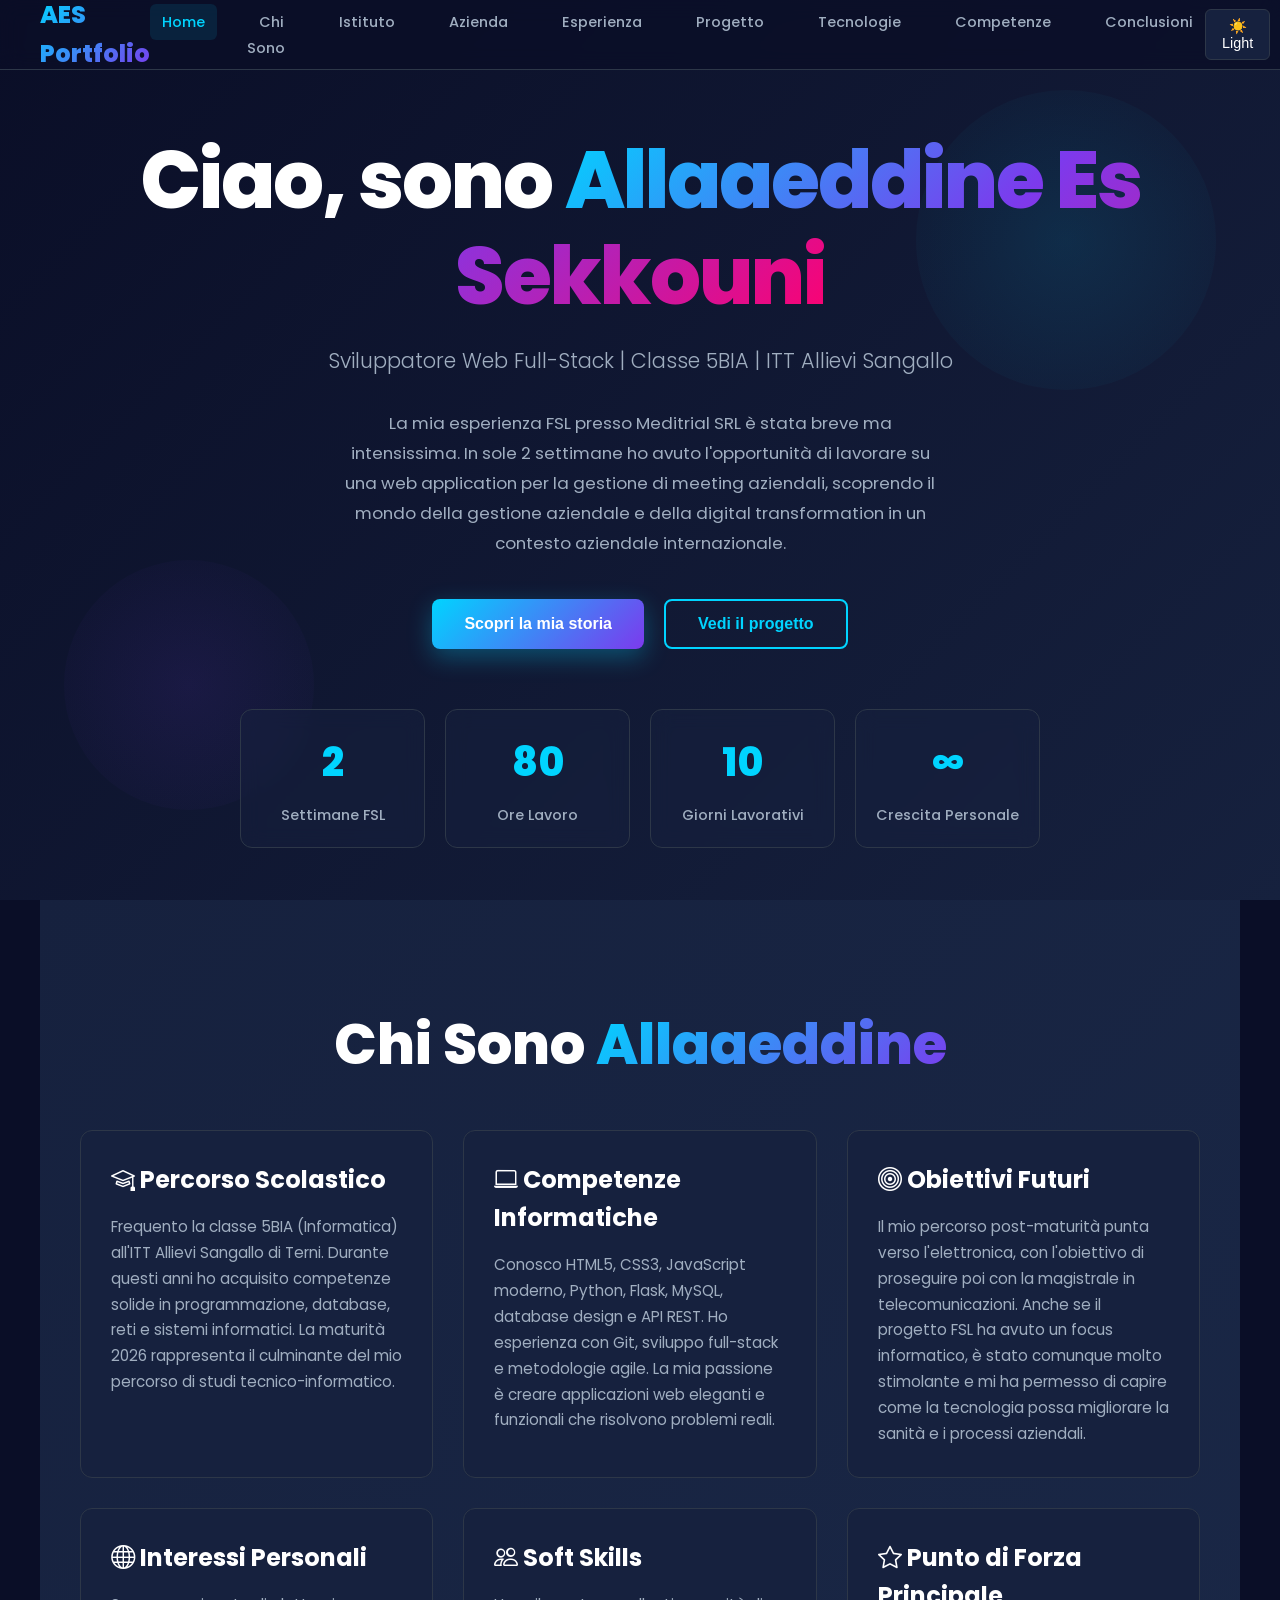
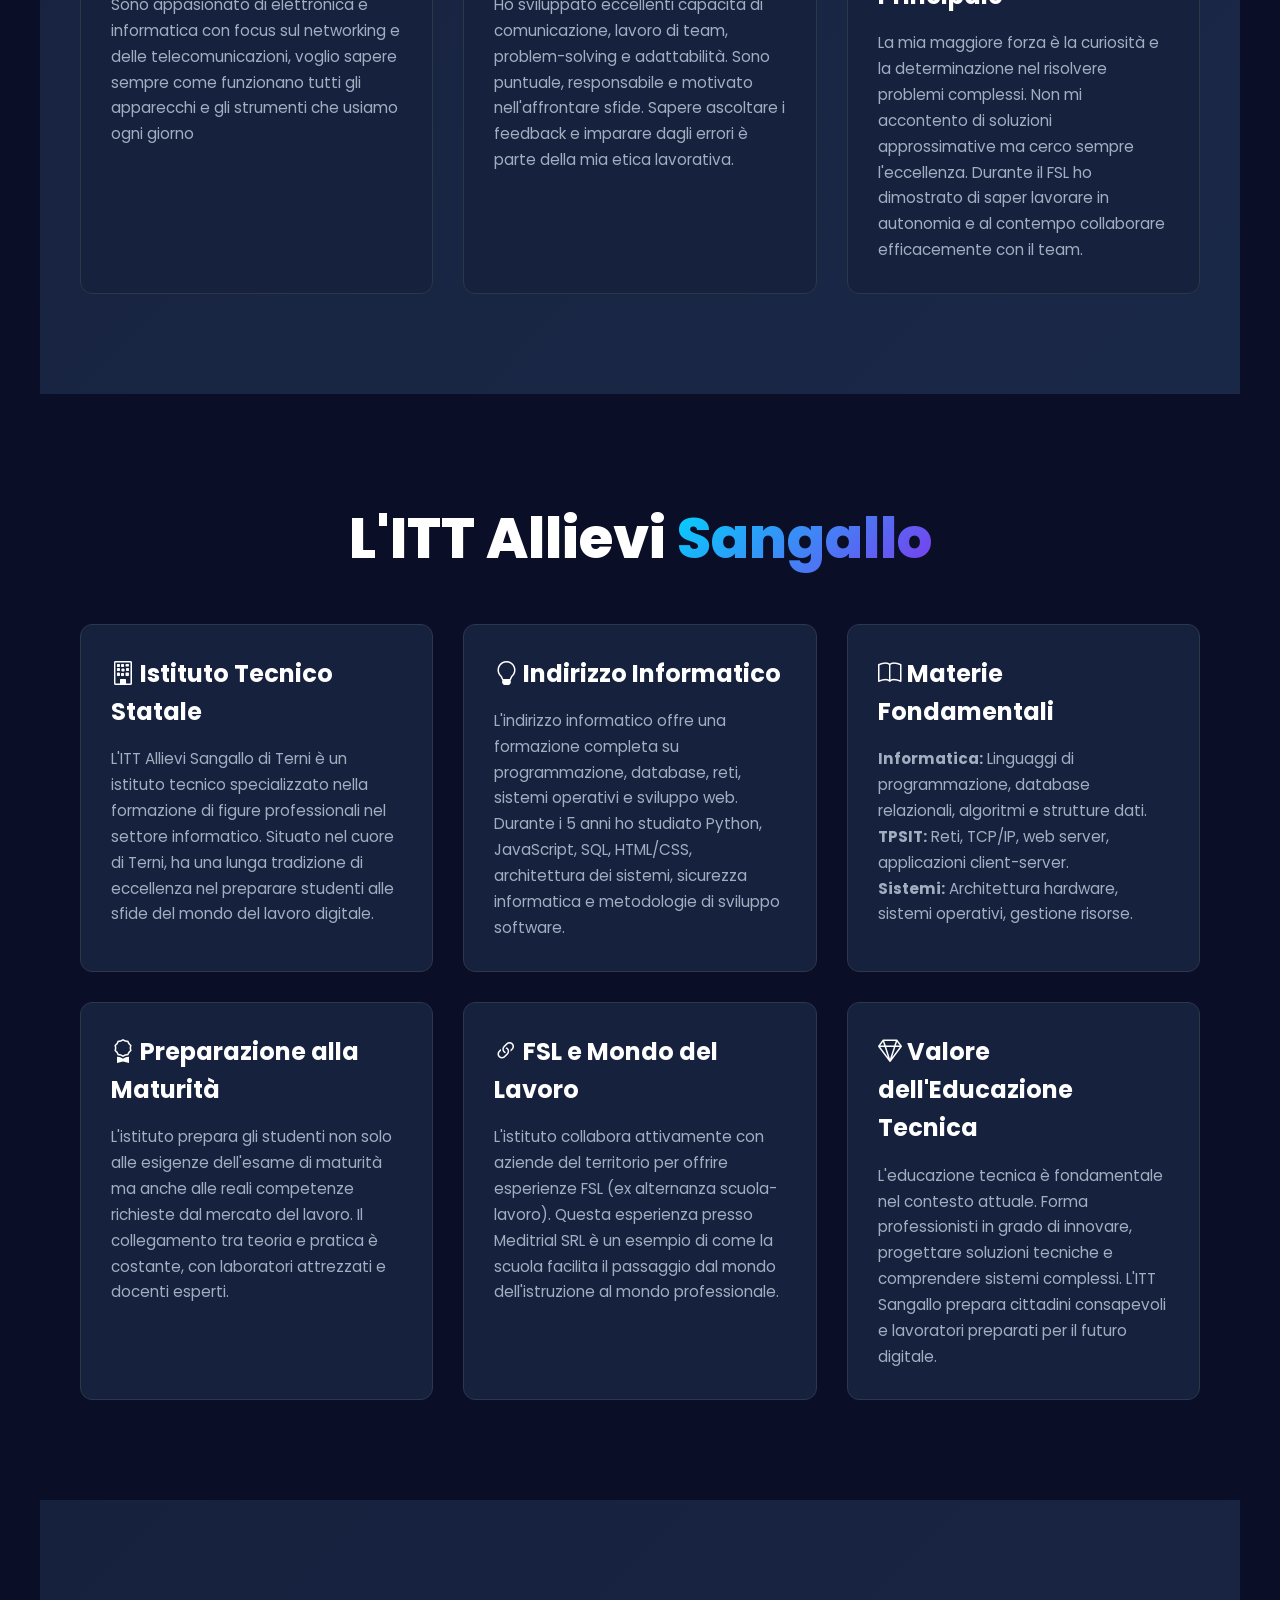
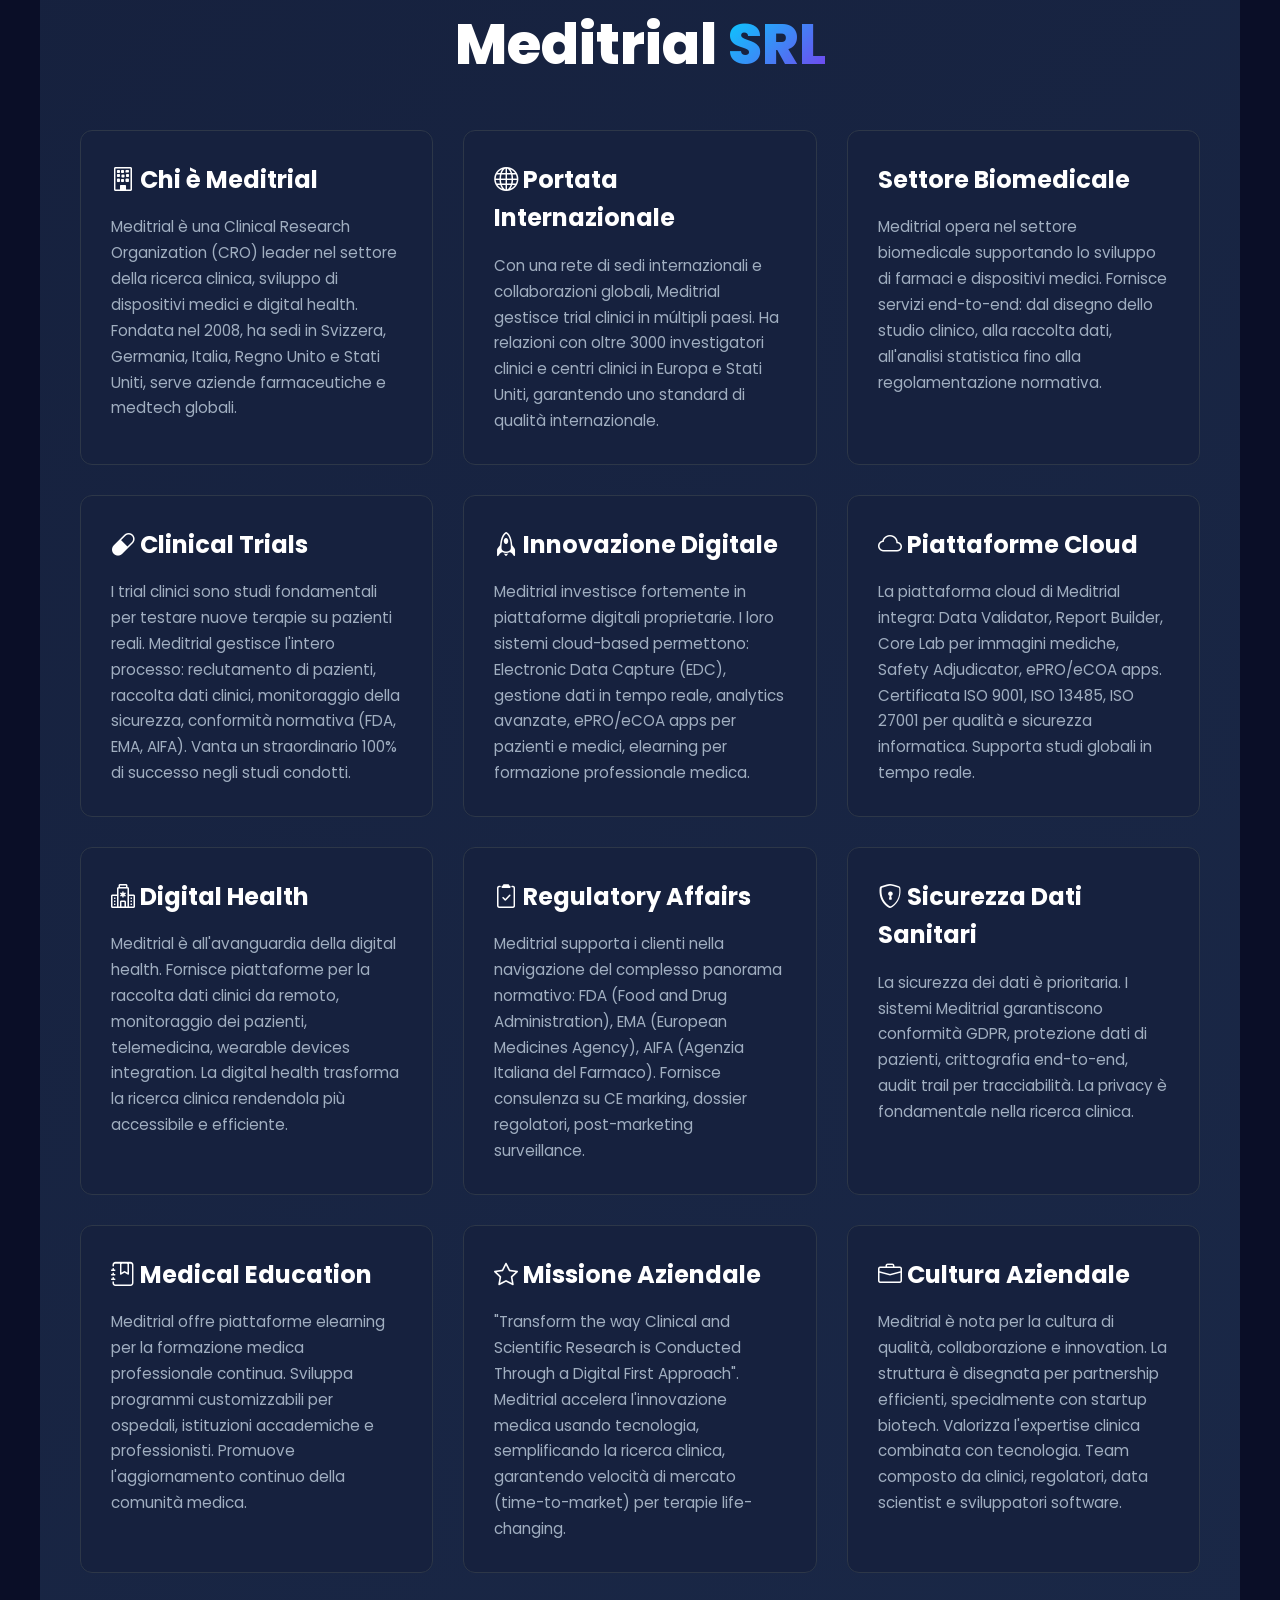
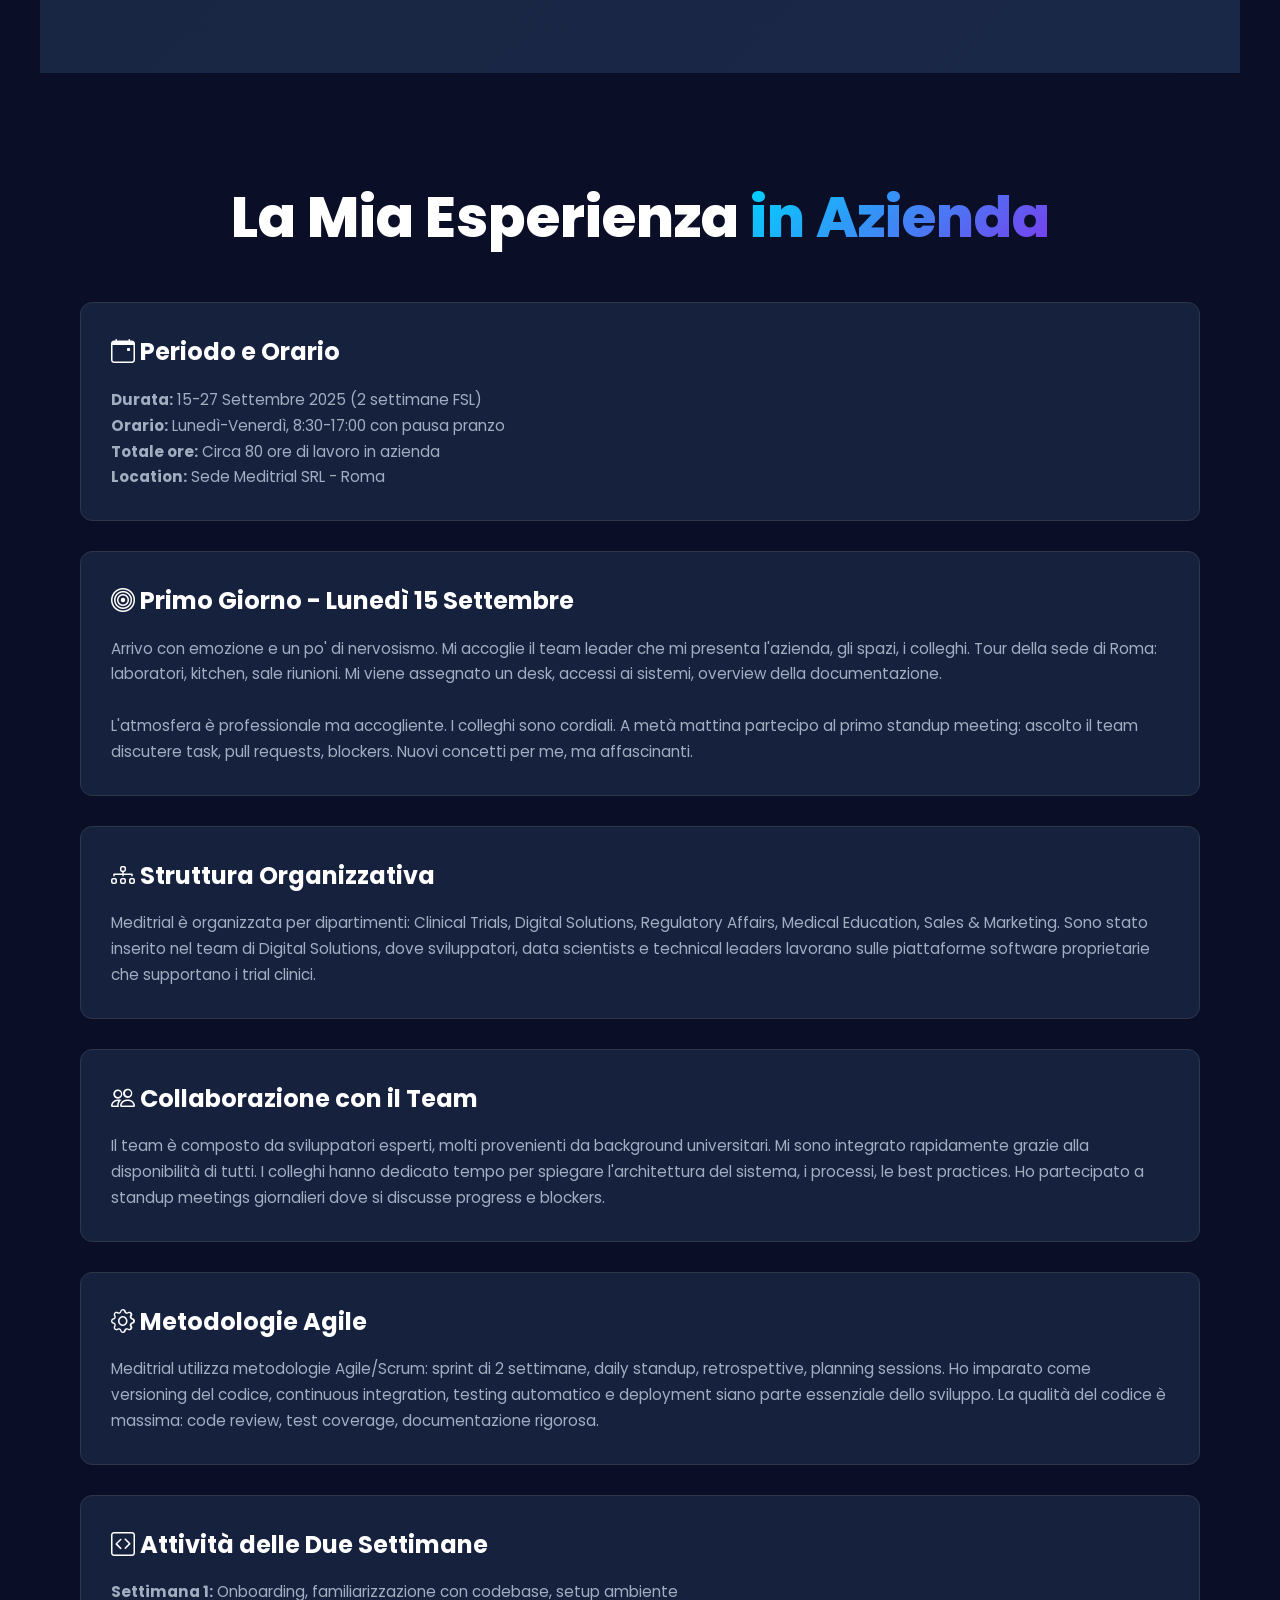
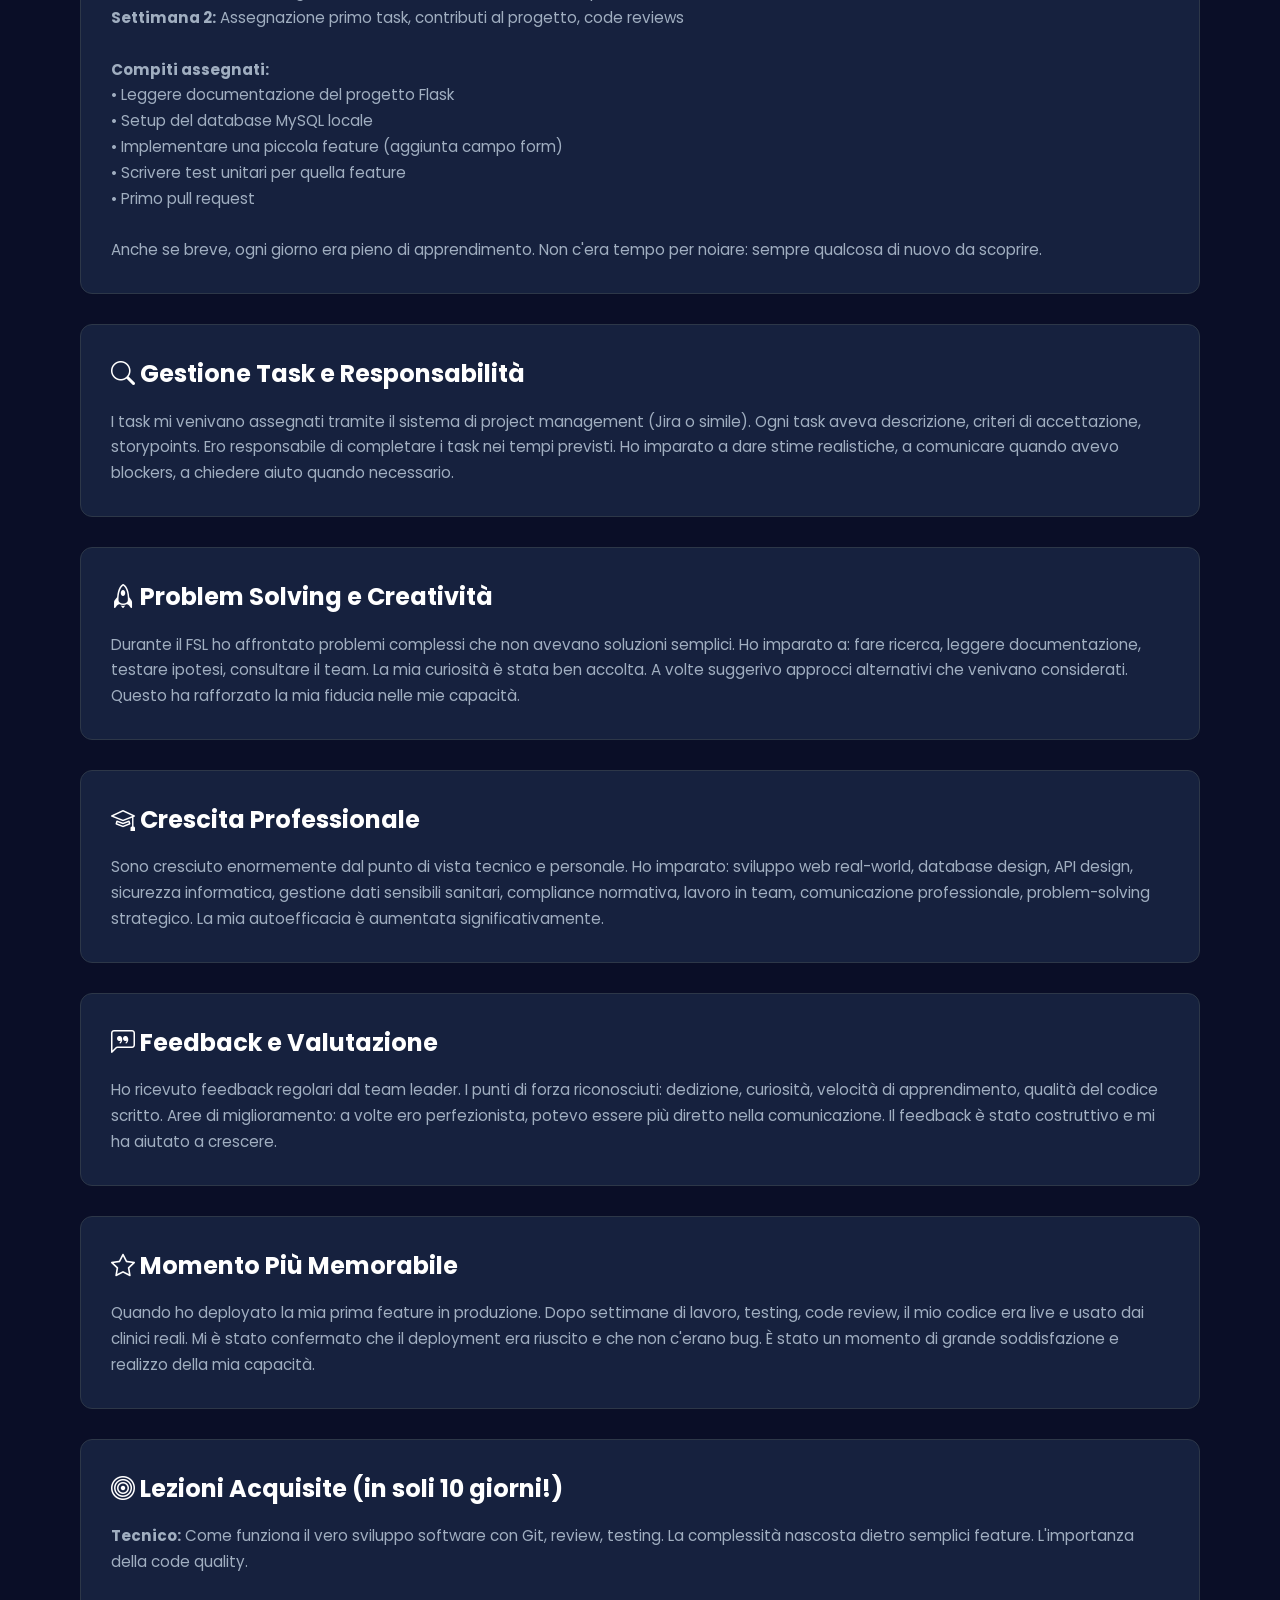
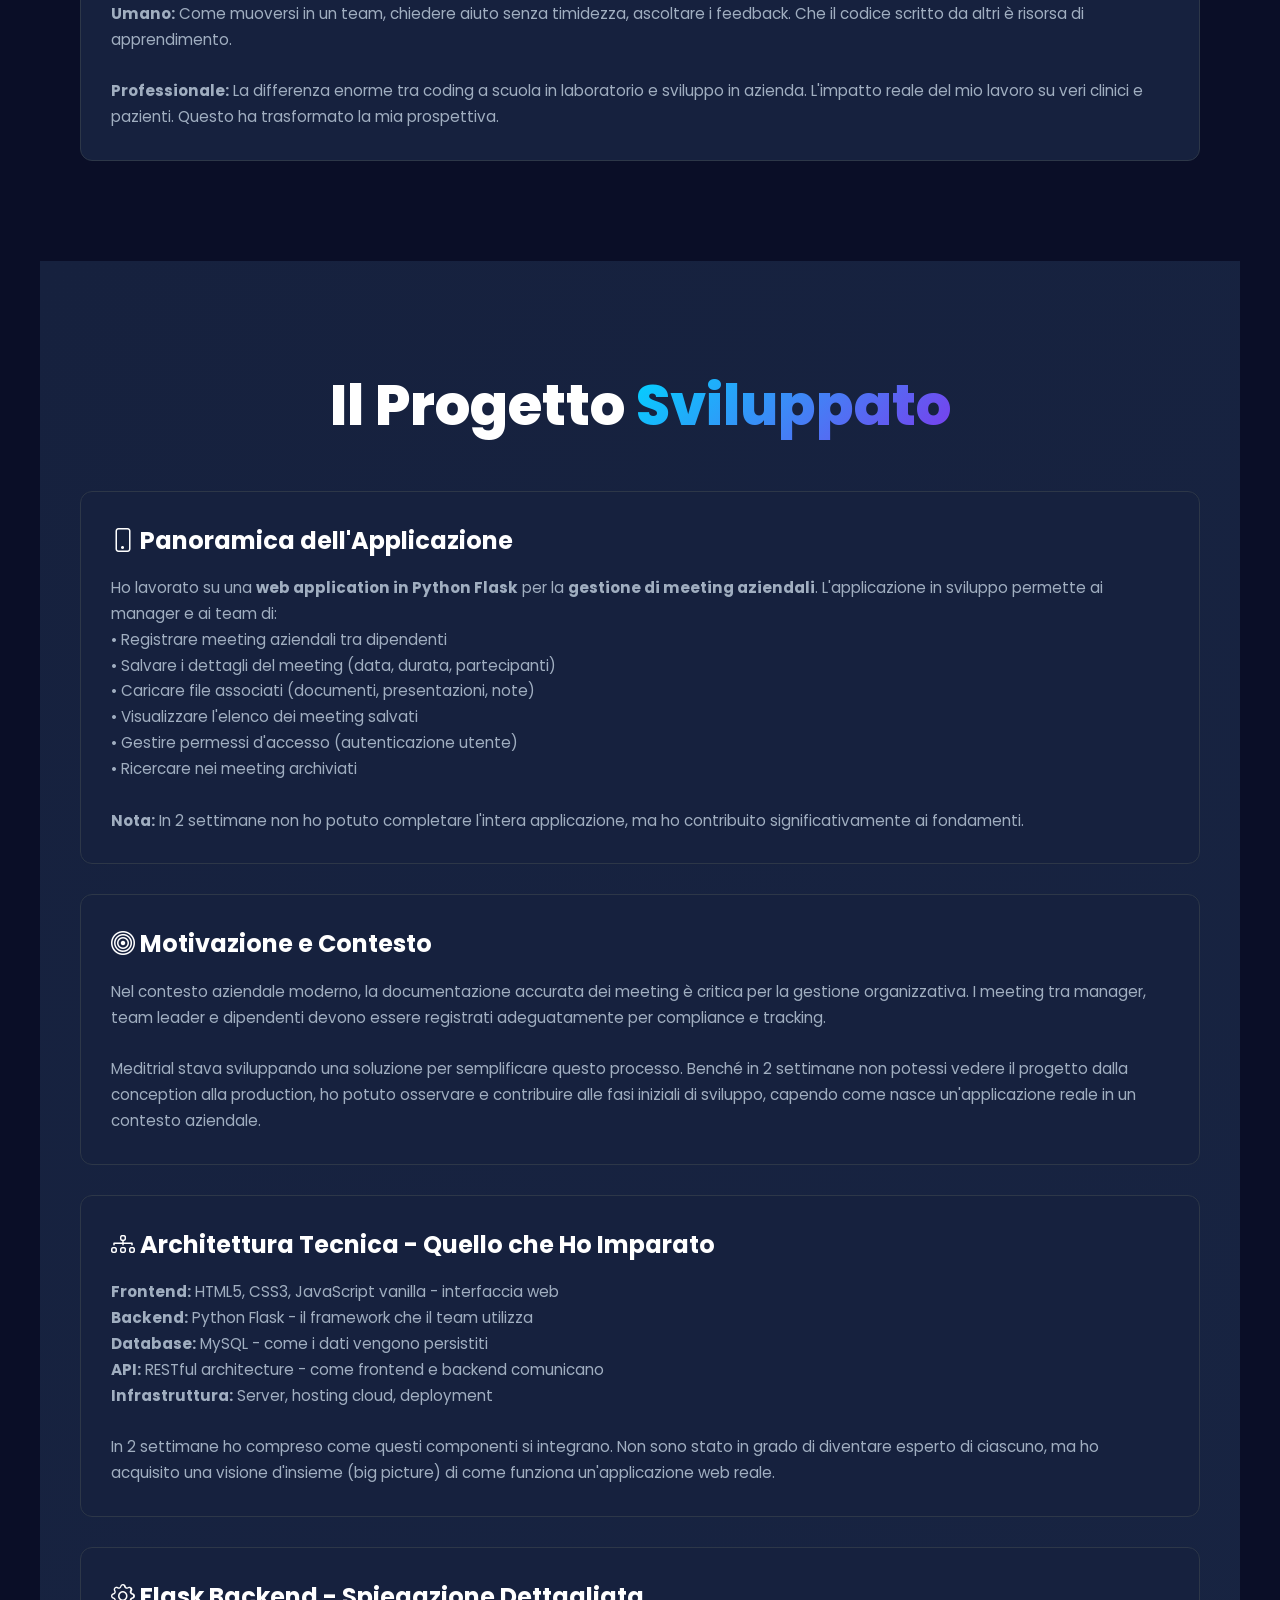
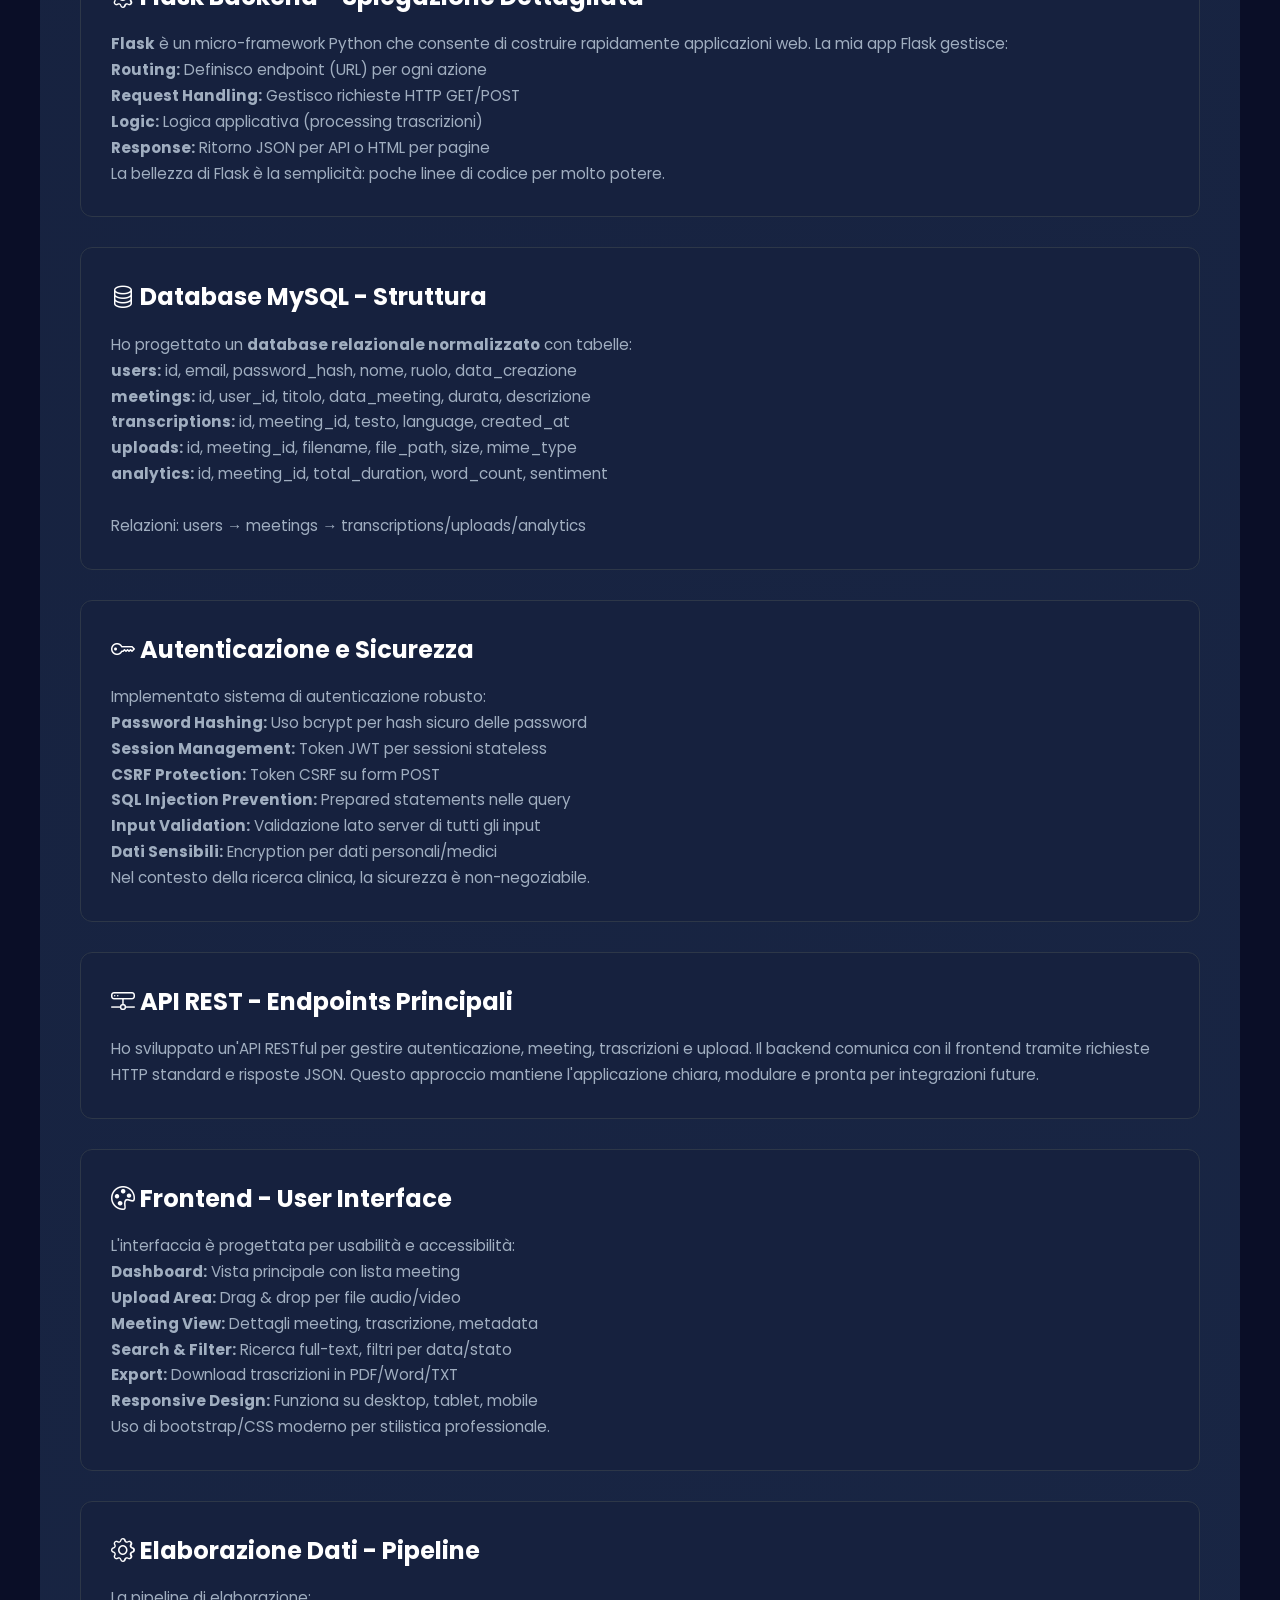
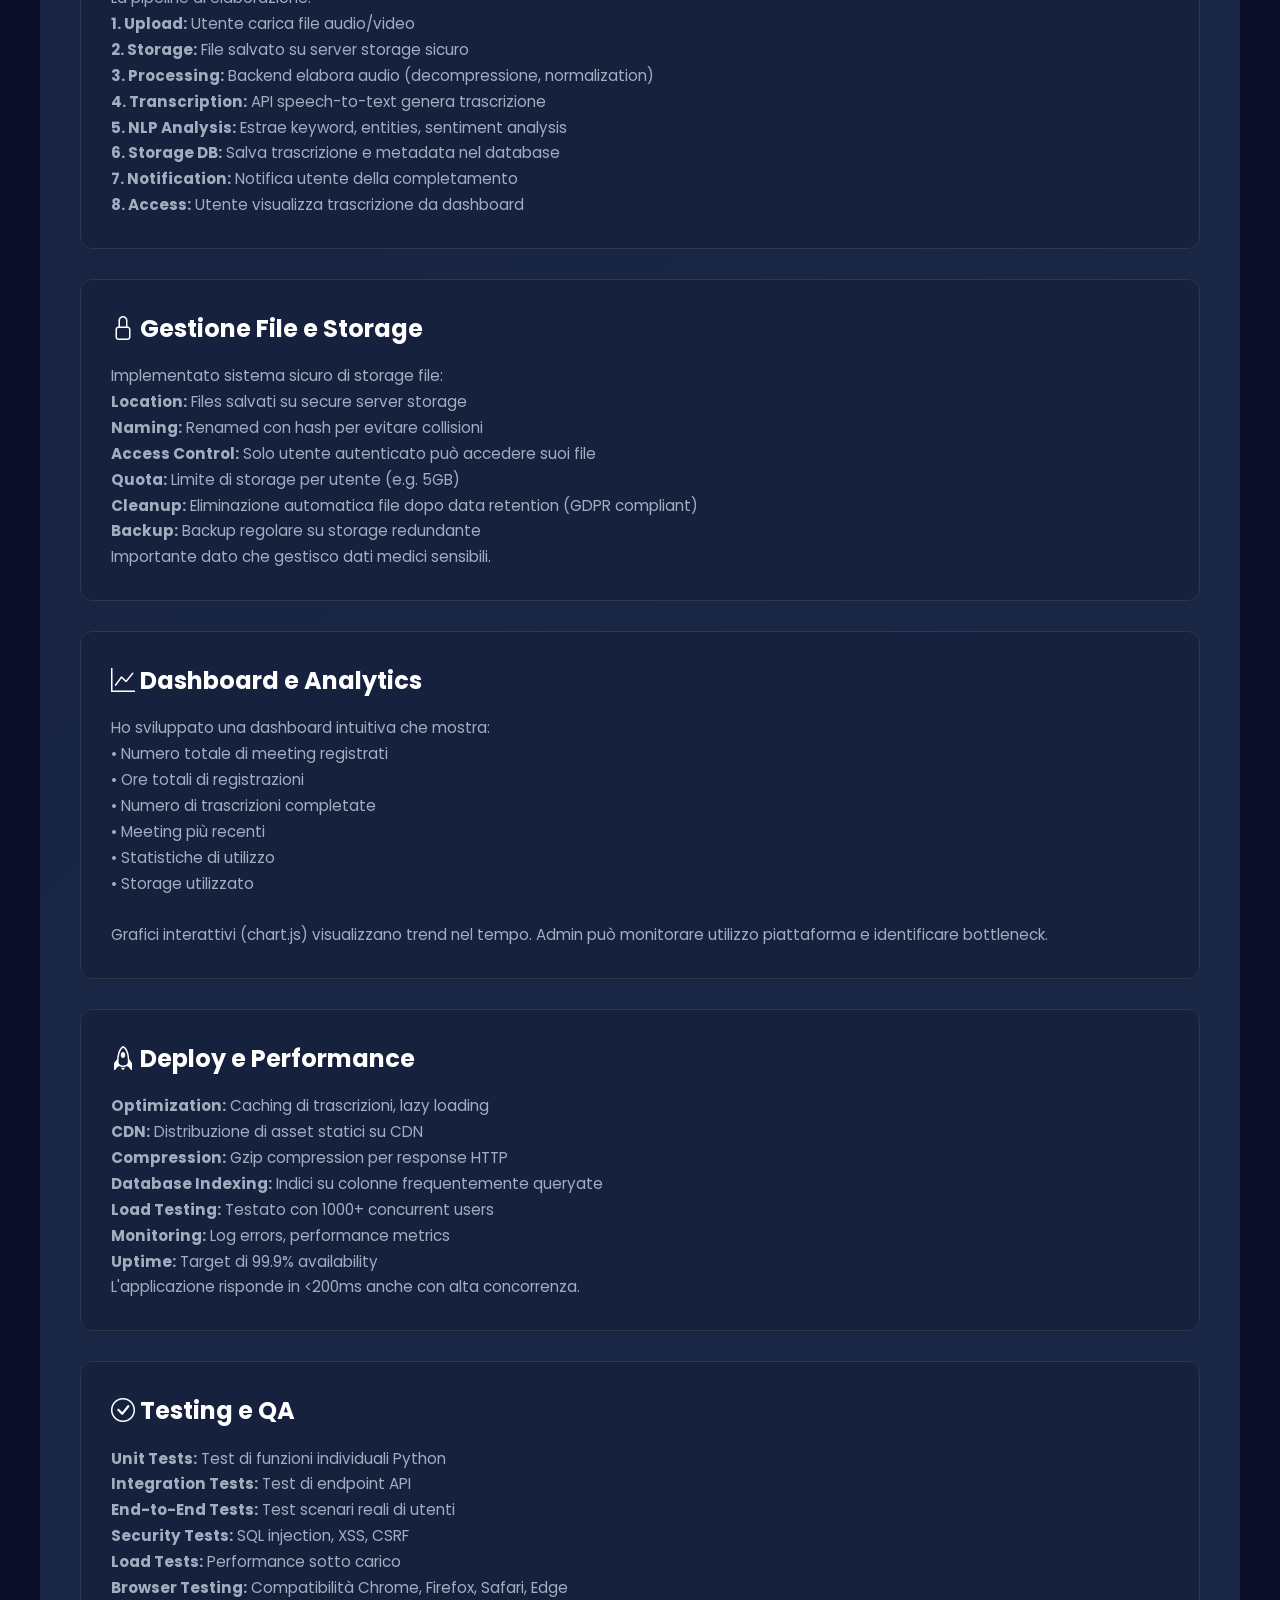
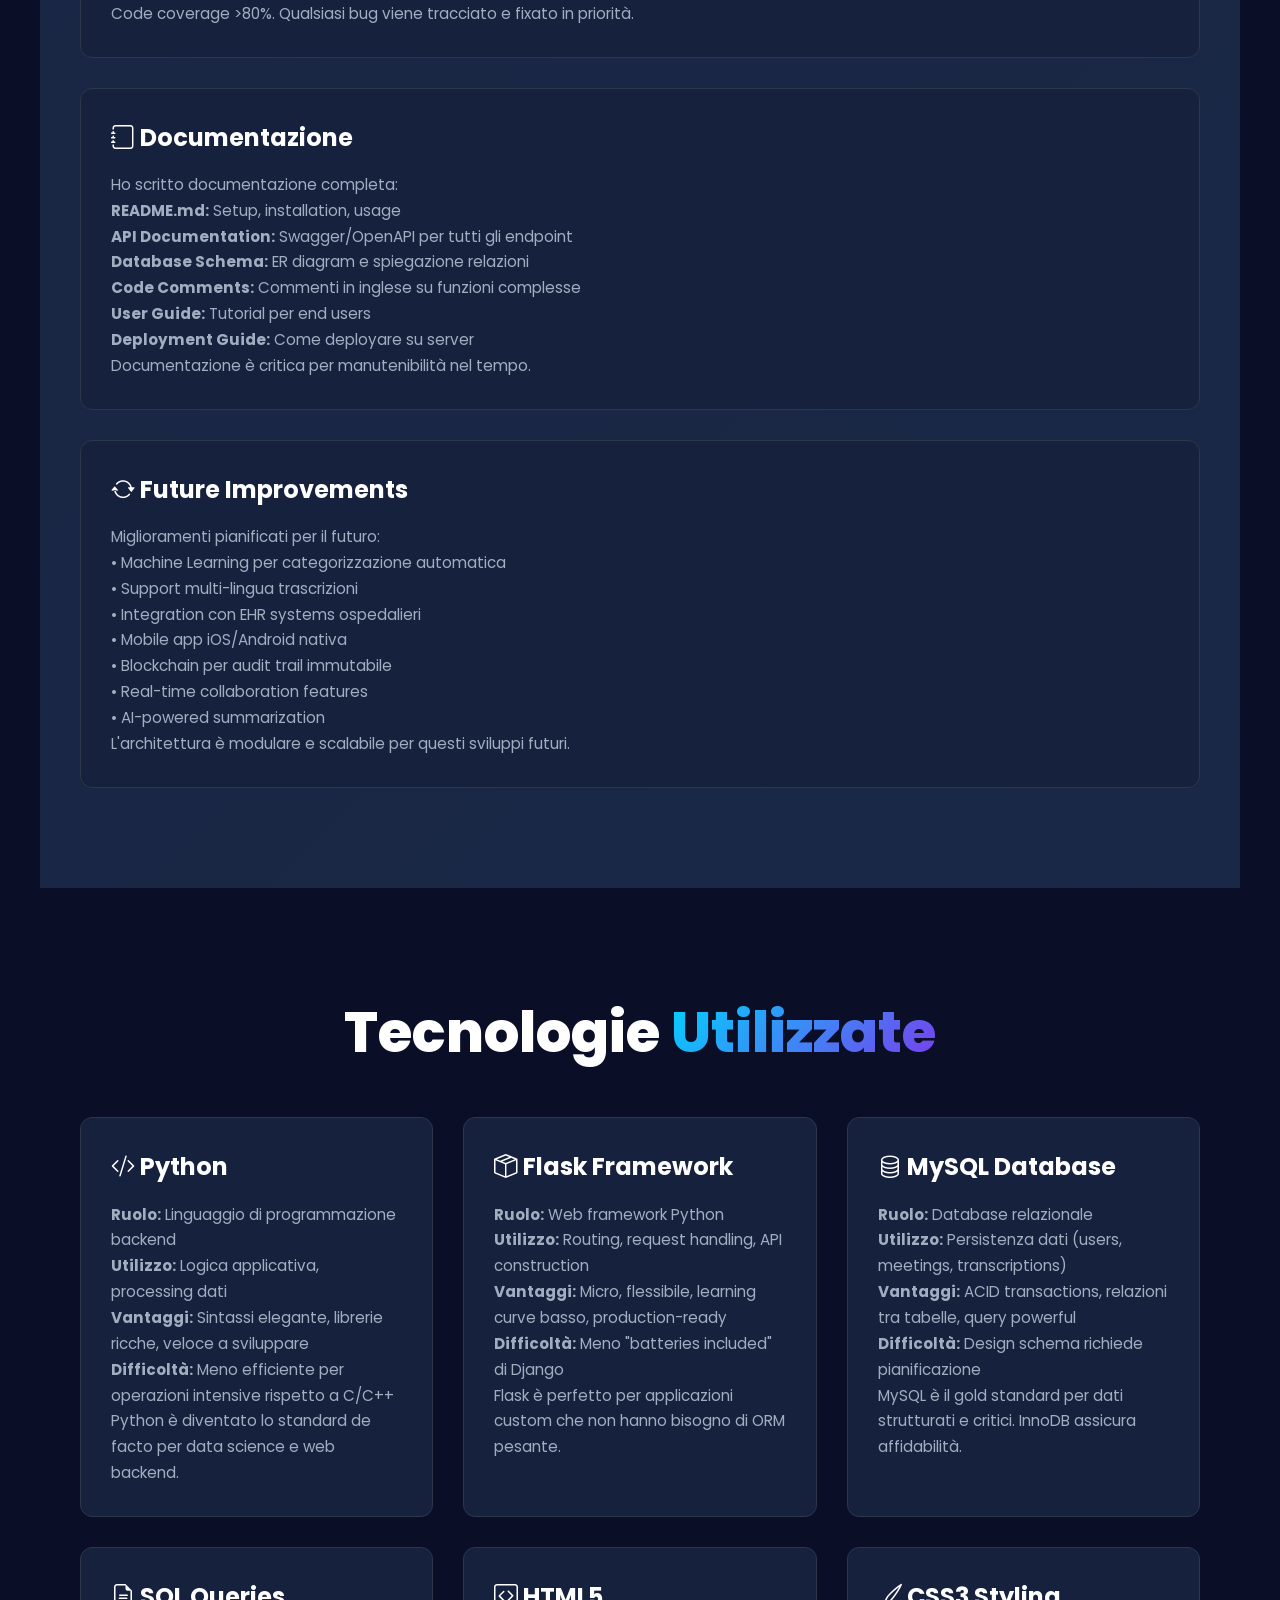
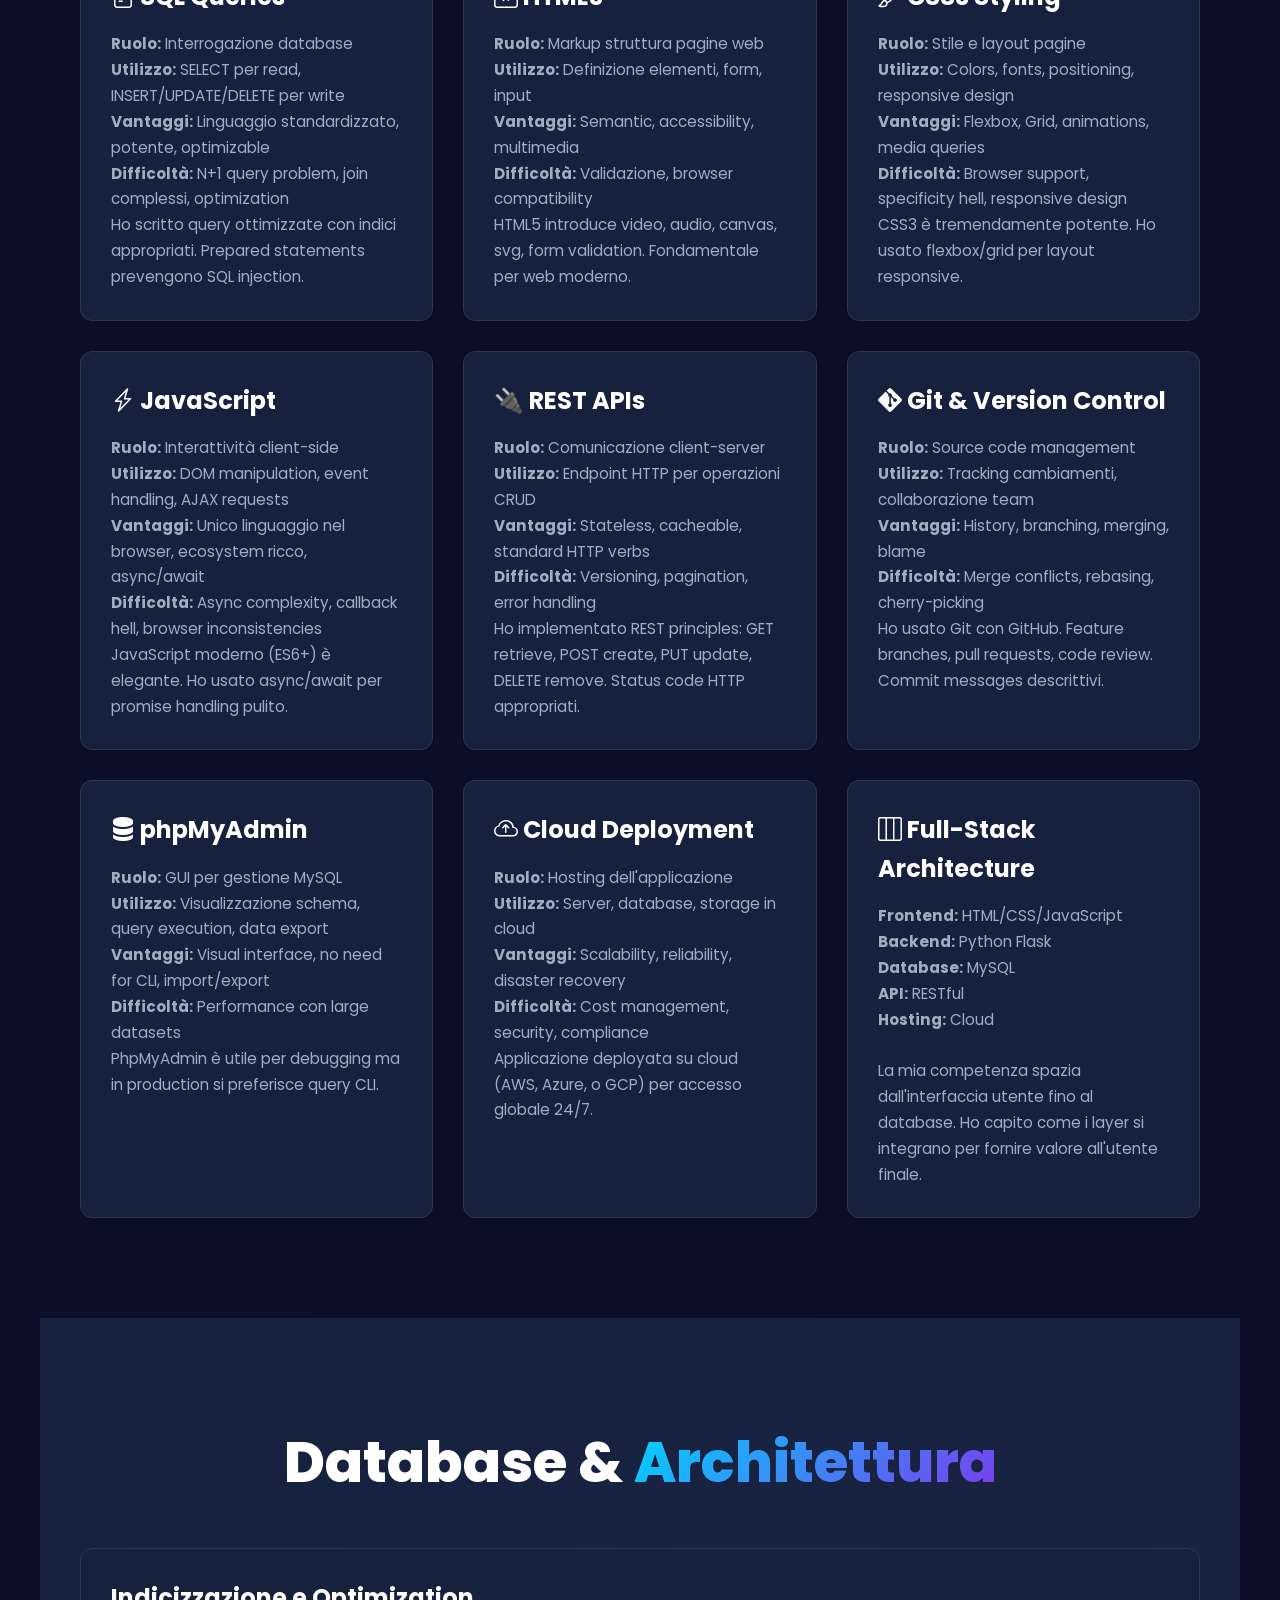
==== commit cb9aa118: "modif" ====
--- a/index.html
+++ b/index.html
@@ -104,10 +104,8 @@
             <div class="card scroll-reveal">
                 <h3><i class="bi bi-globe"></i> Interessi Personali</h3>
                 <p>
-                    Amo la ricerca tecnologica e seguo le ultime tendenze nel web development. 
-                    Mi interessa la sicurezza informatica, il machine learning e l'IA applicata 
-                    al settore sanitario. Nel tempo libero studio progetti open-source e 
-                    contribuisco a comunità di sviluppatori.
+                    Sono appasionato di elettronica e informatica con focus sul networking e delle telecomunicazioni,
+                    voglio sapere sempre come funzionano tutti gli apparecchi e gli strumenti che usiamo ogni giorno
                 </p>
             </div>
             <div class="card scroll-reveal">
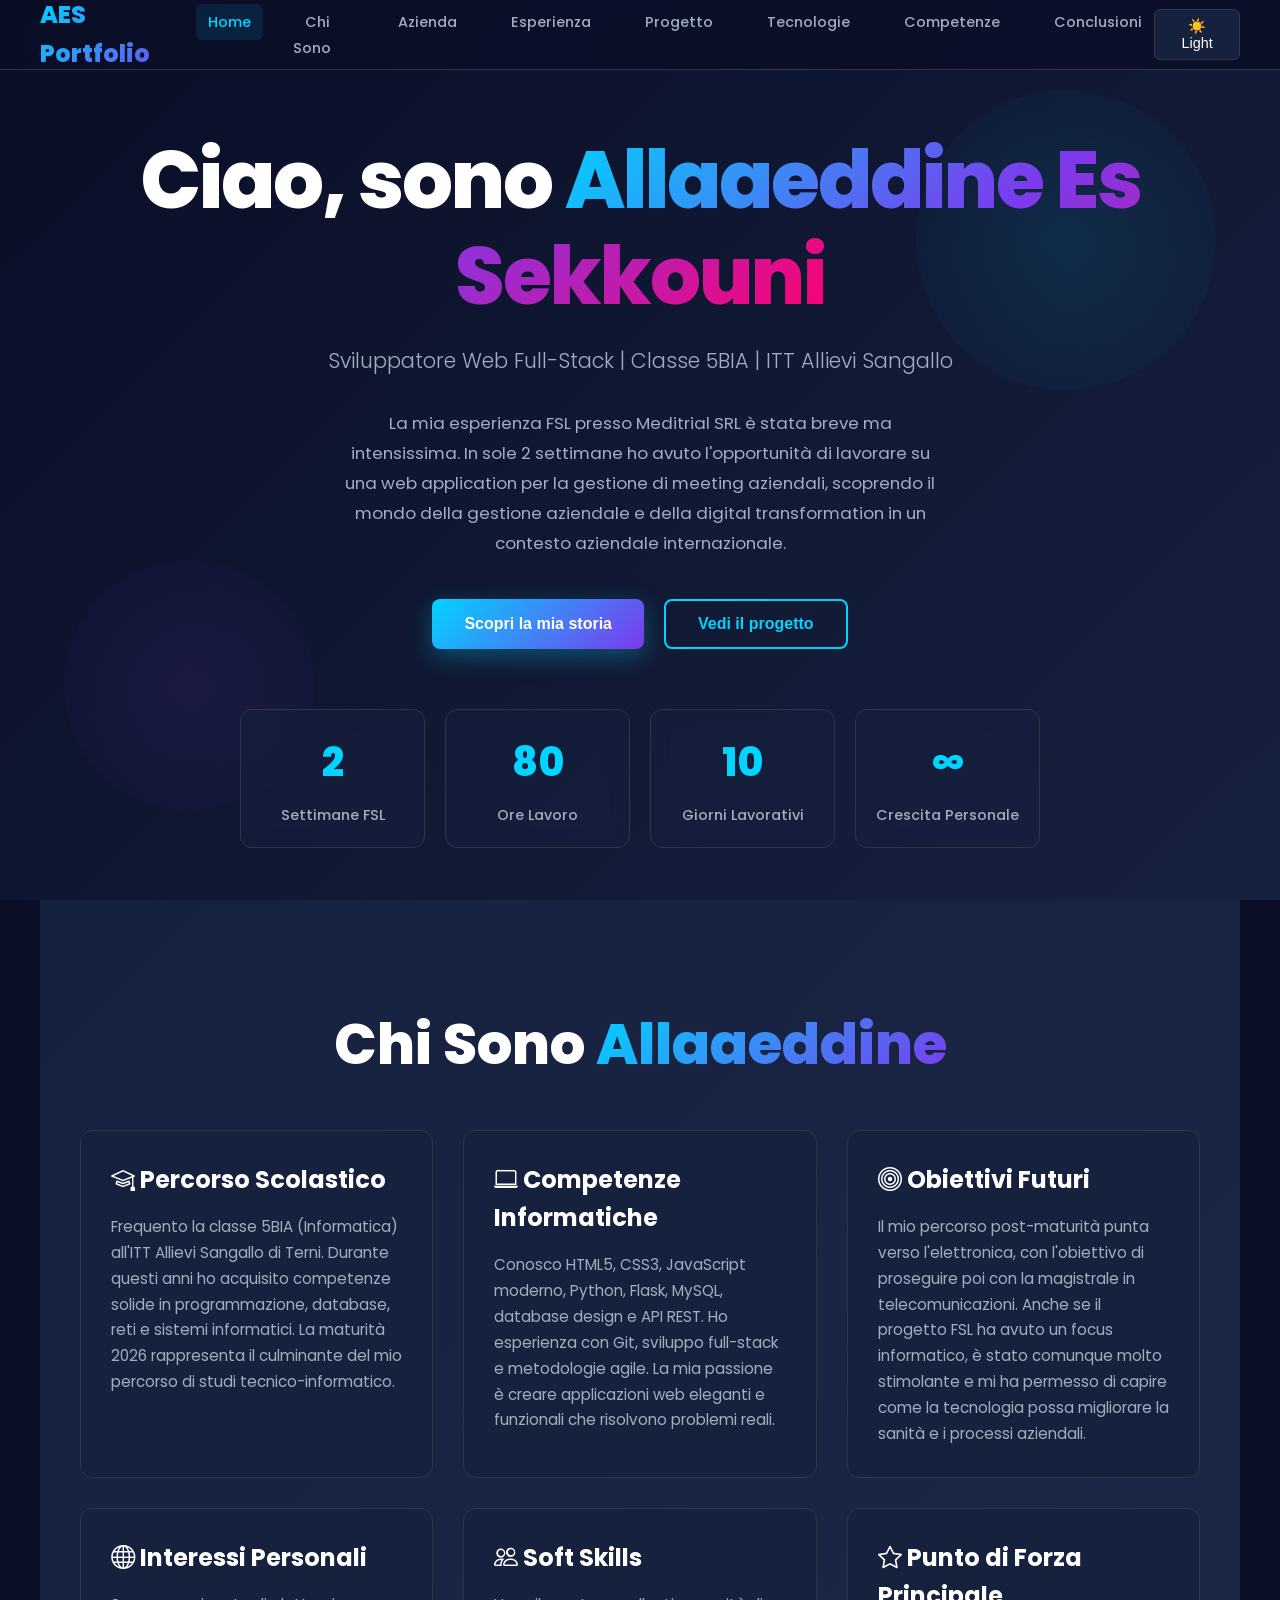
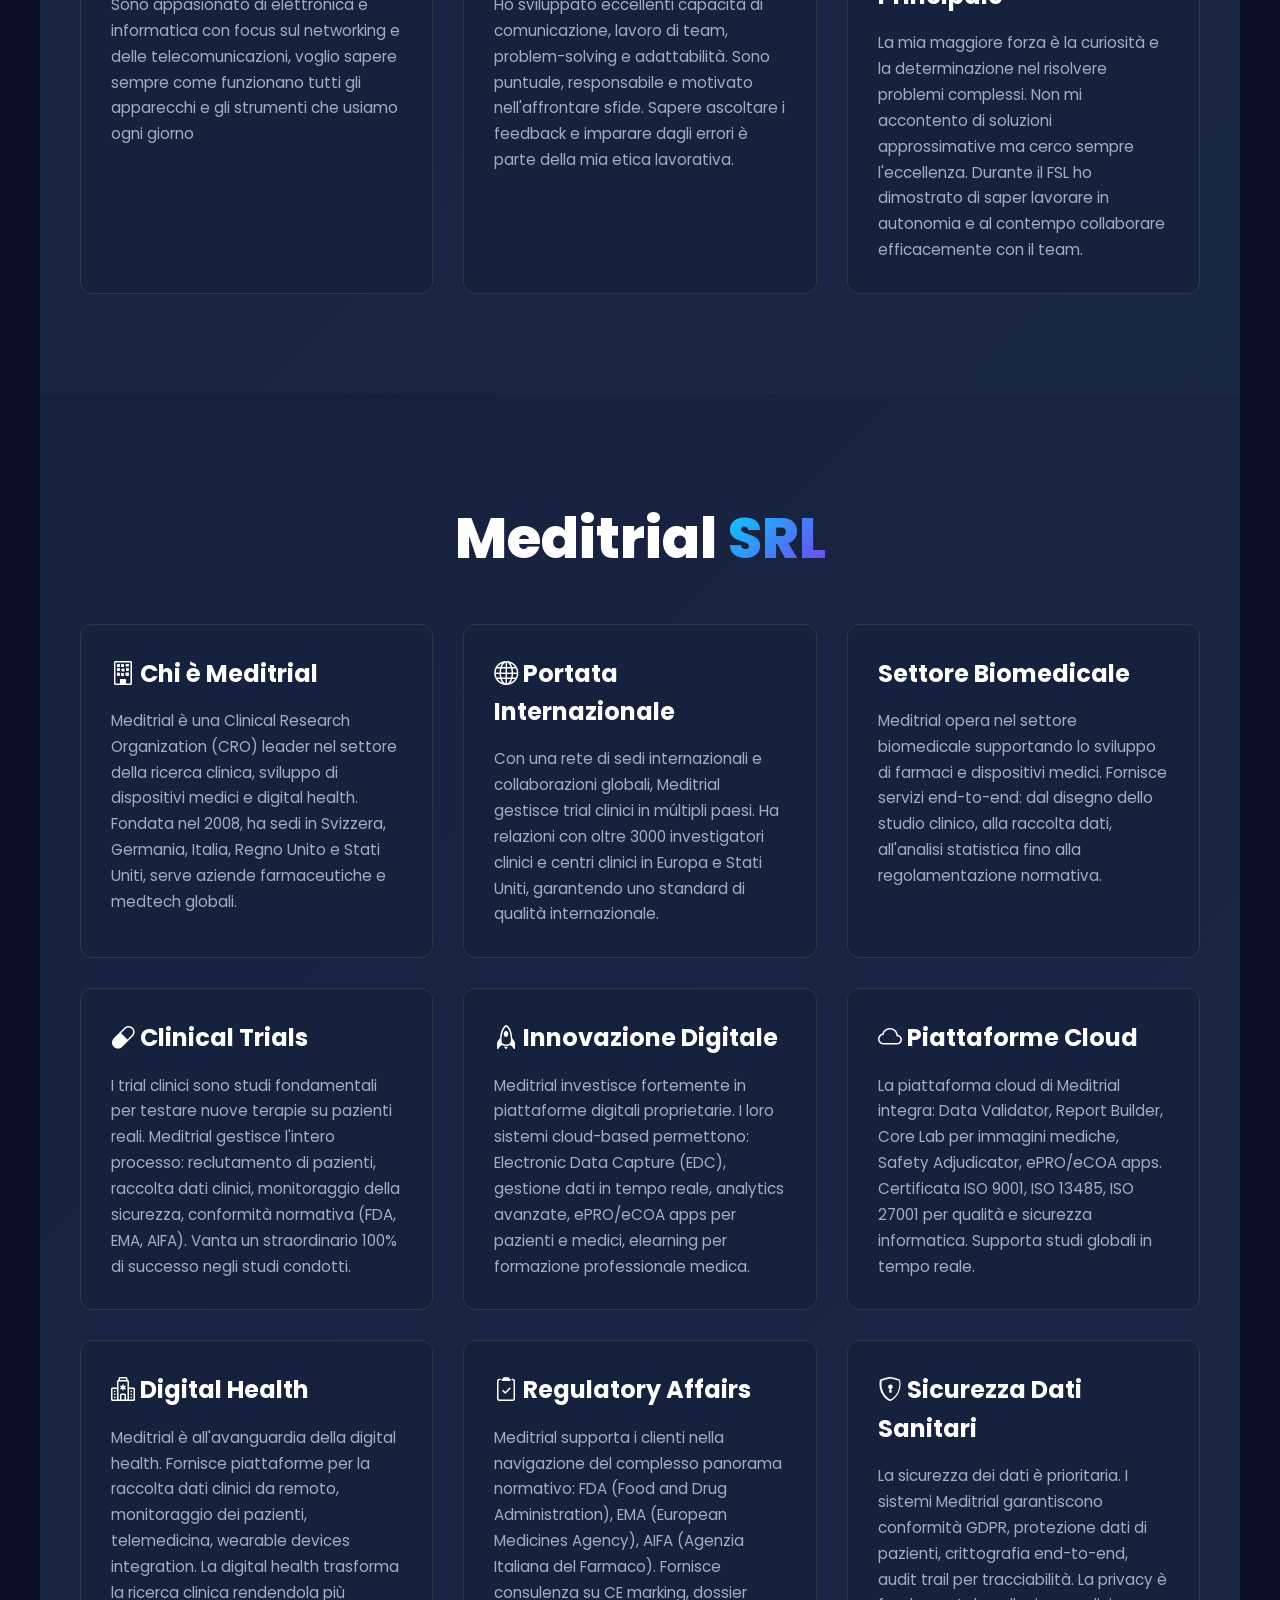
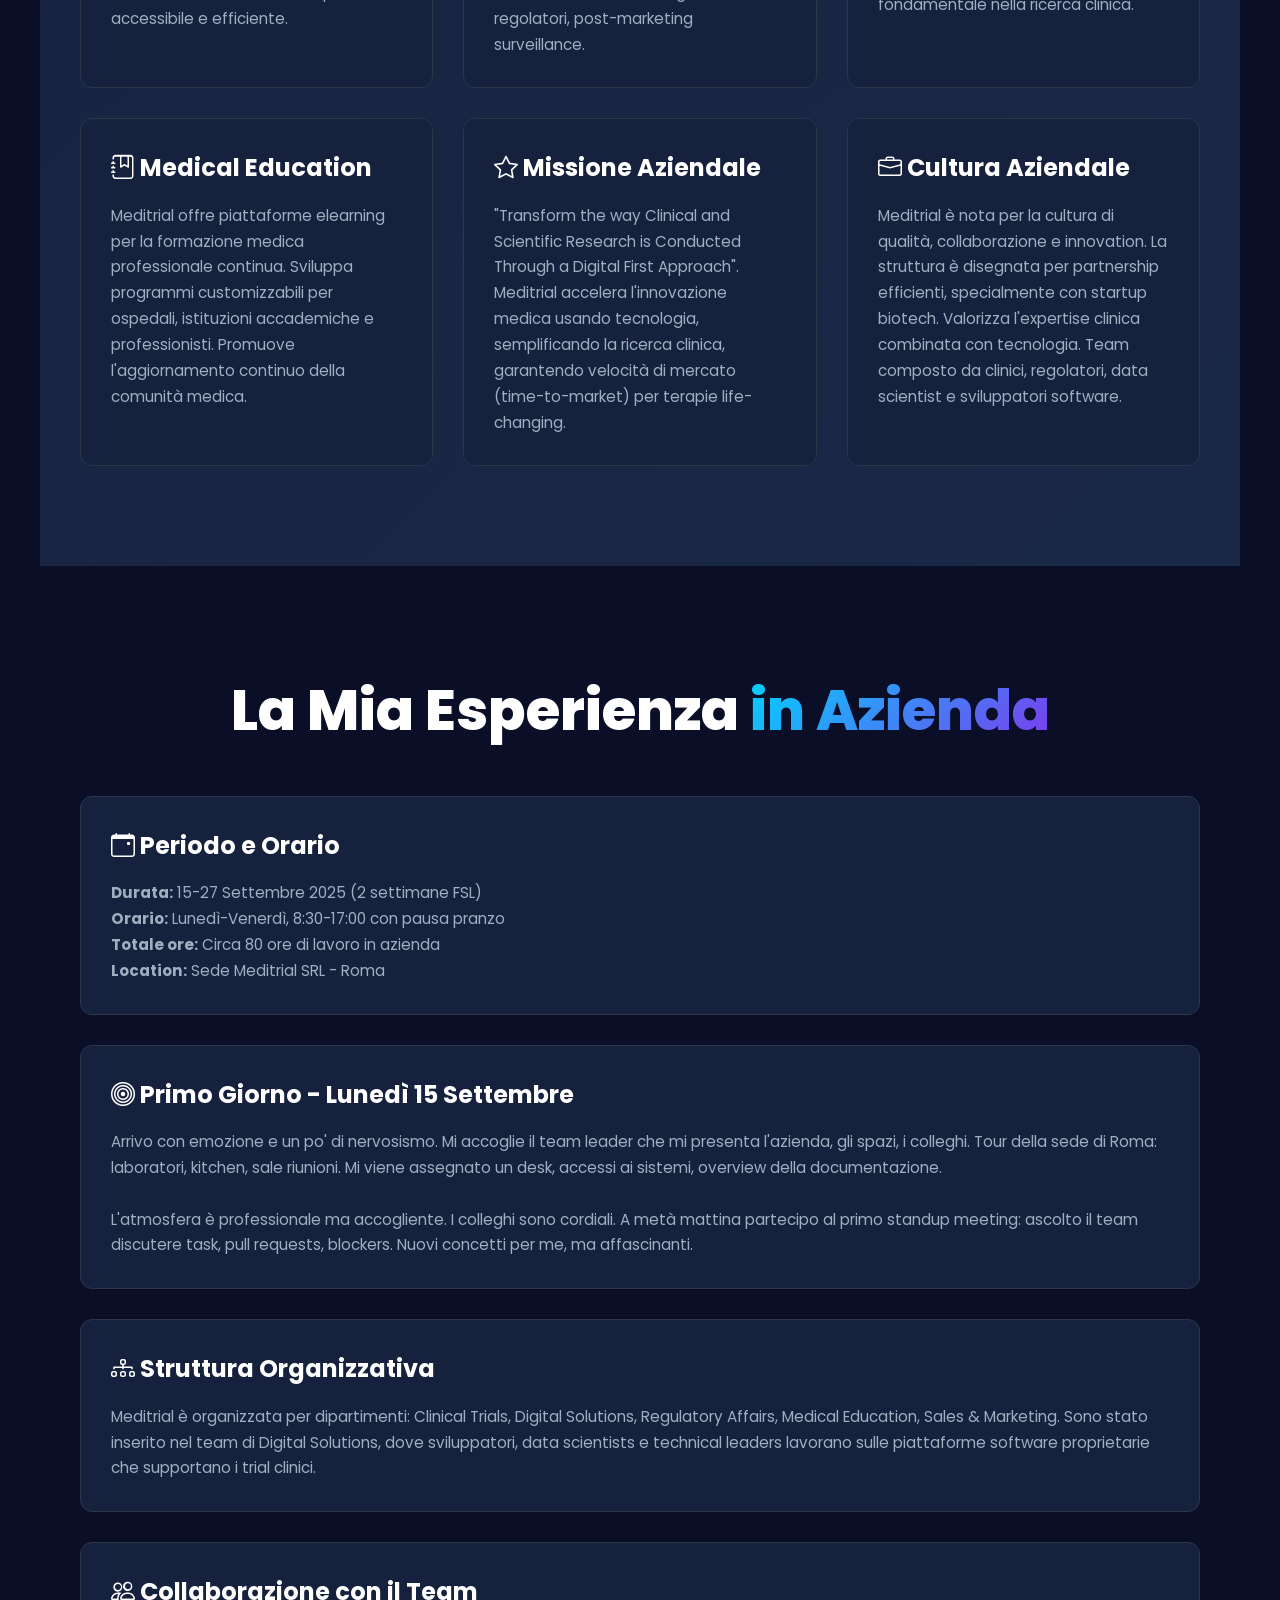
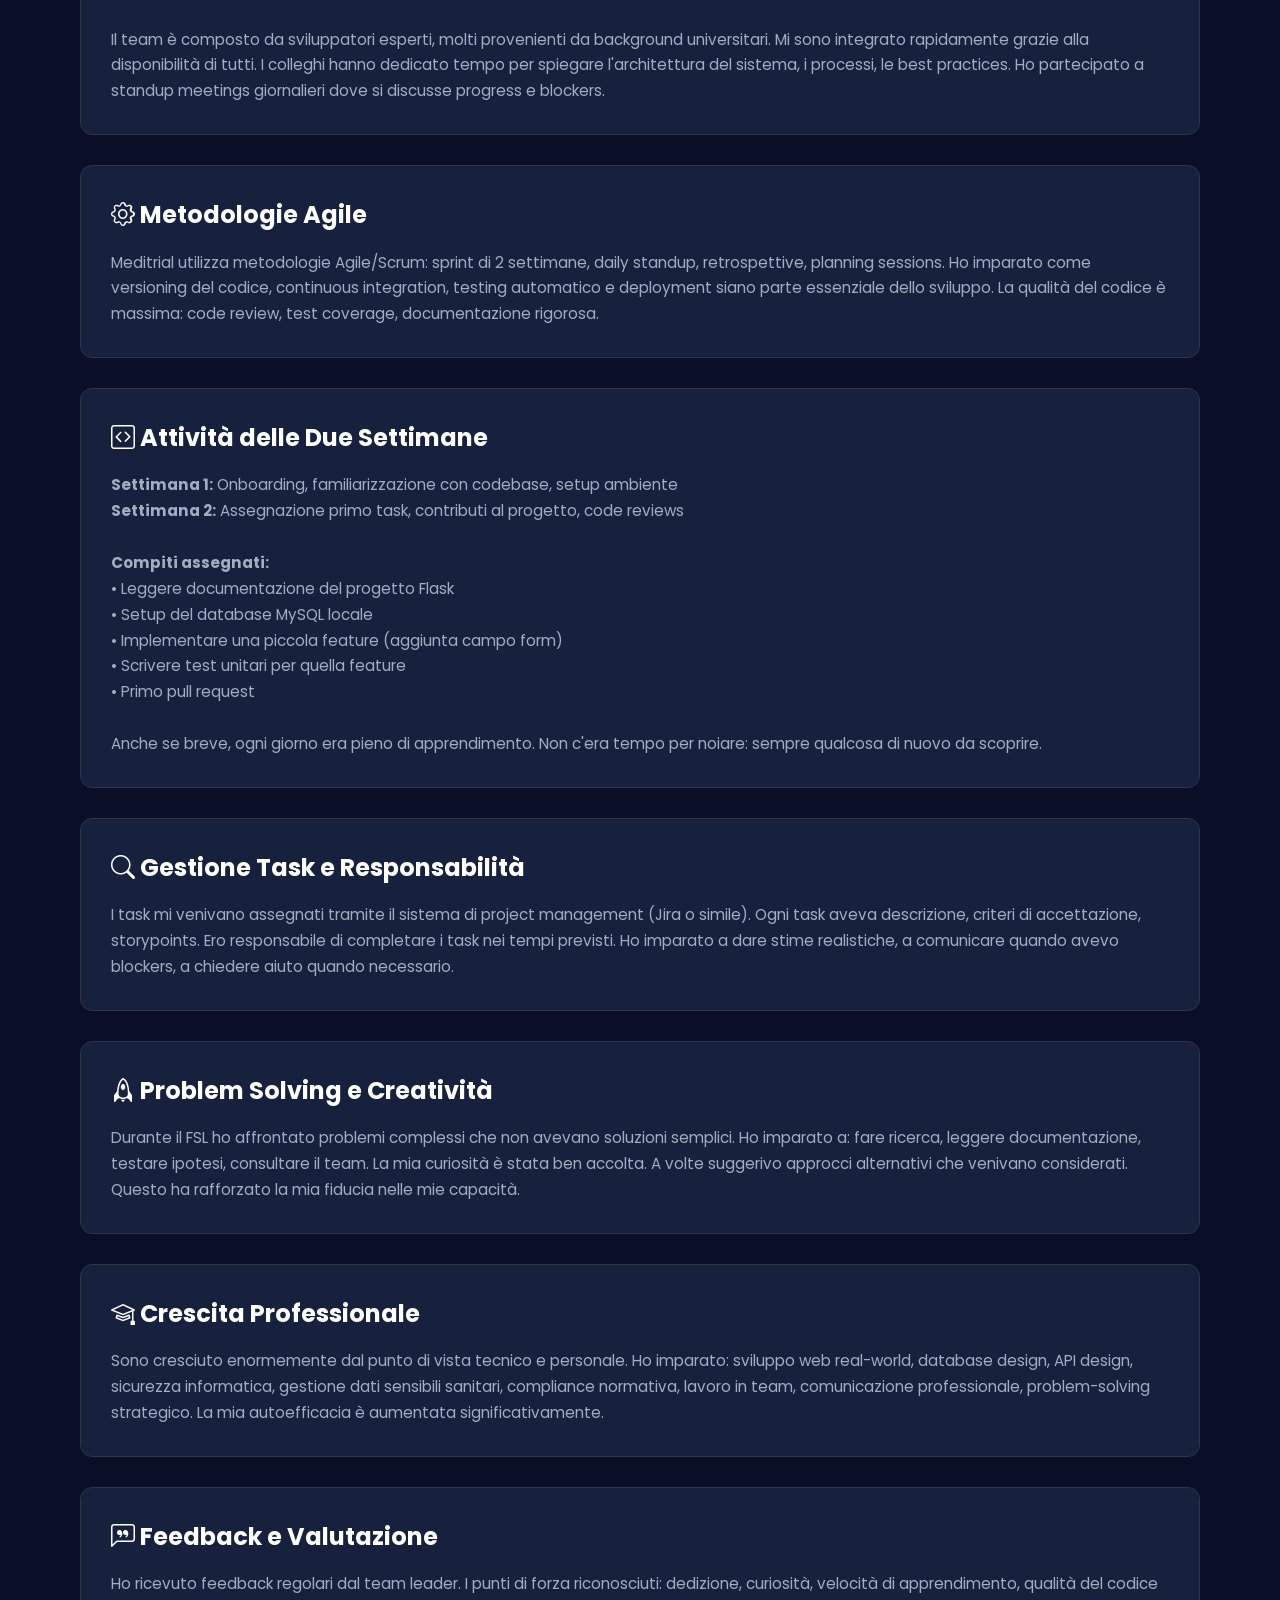
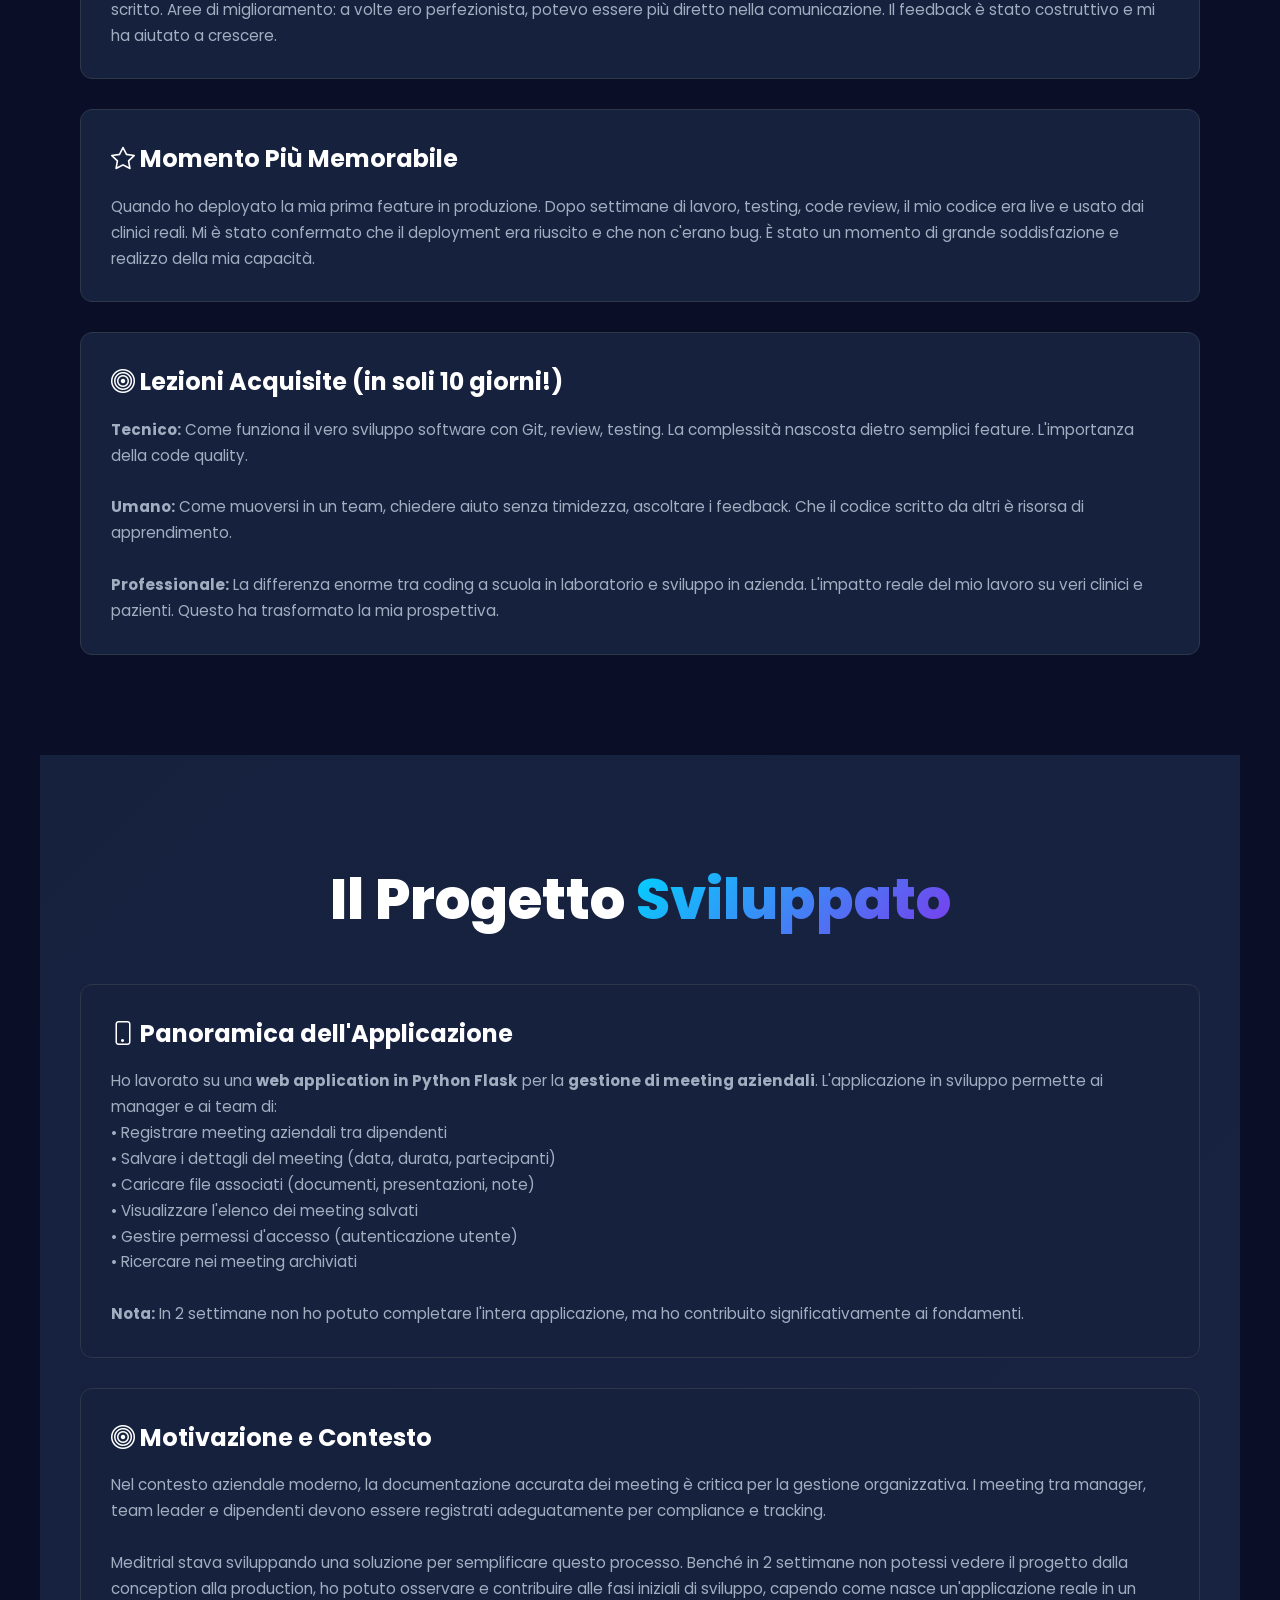
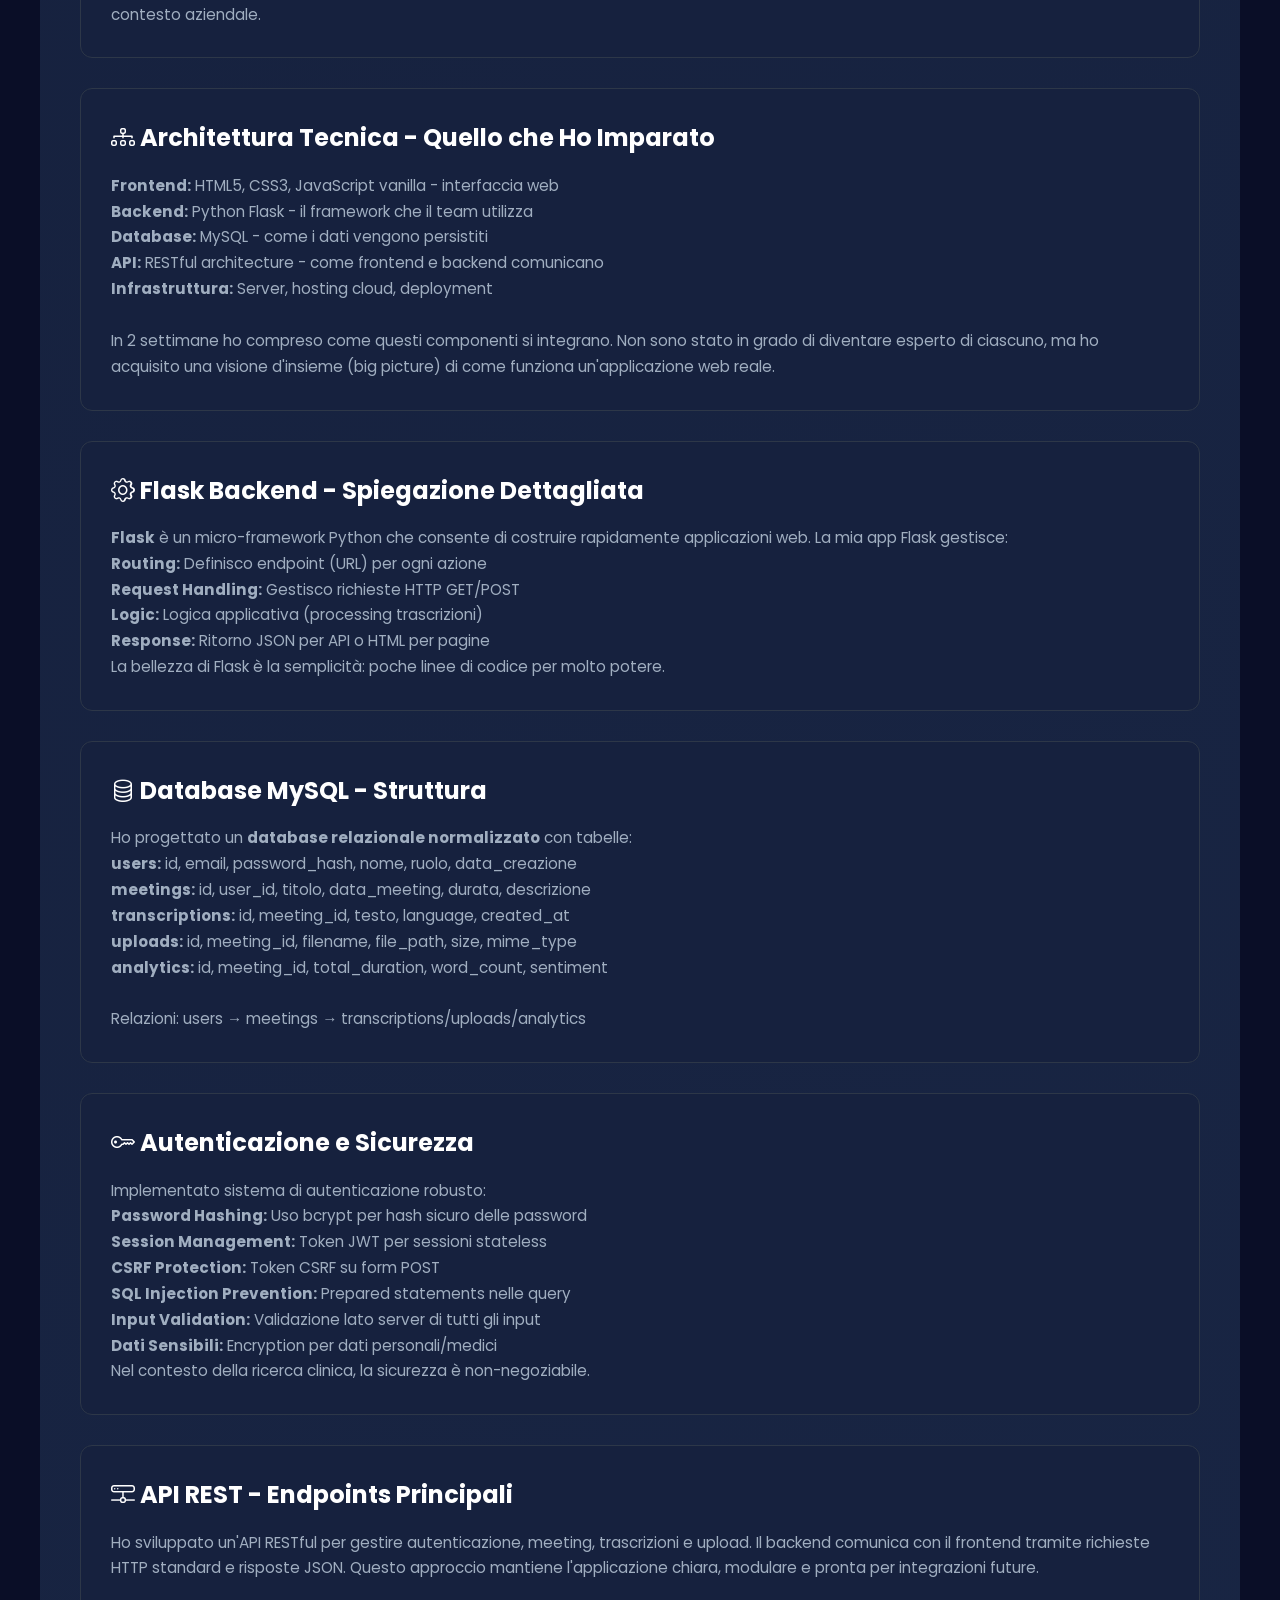
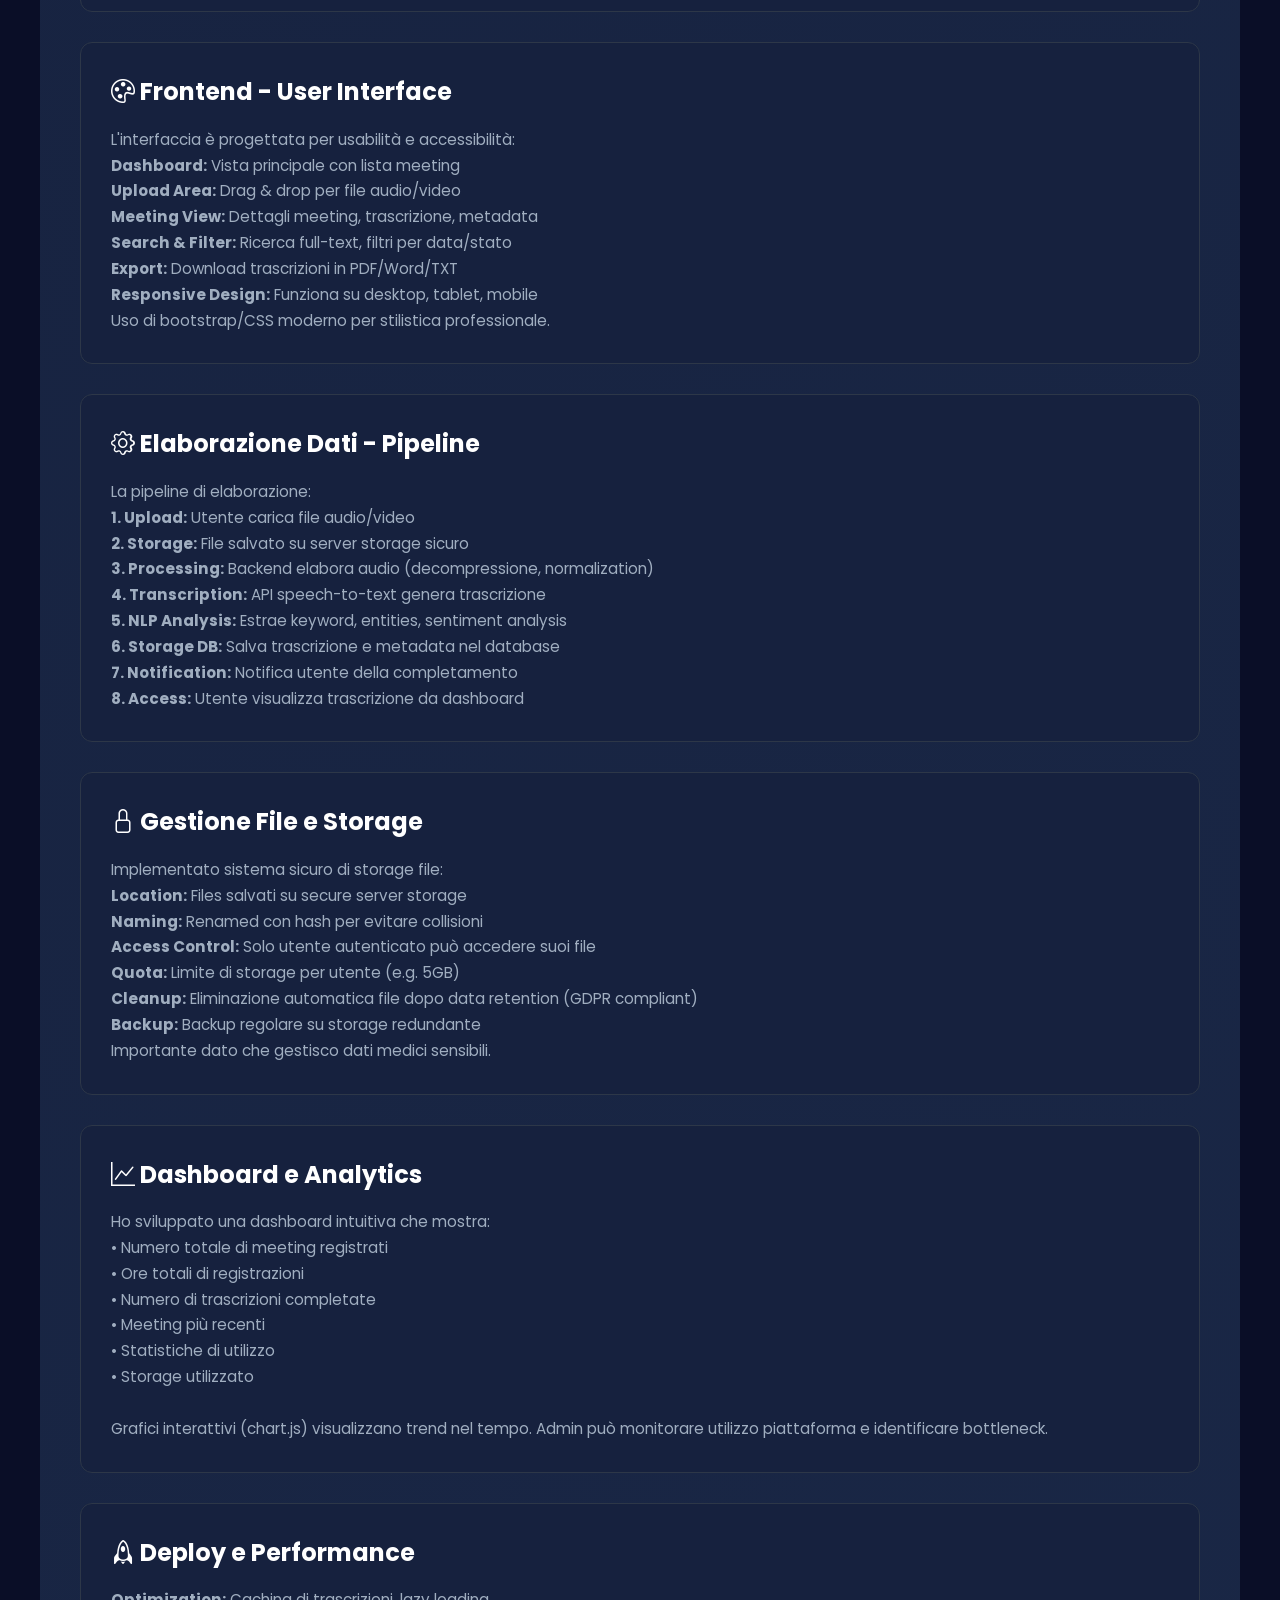
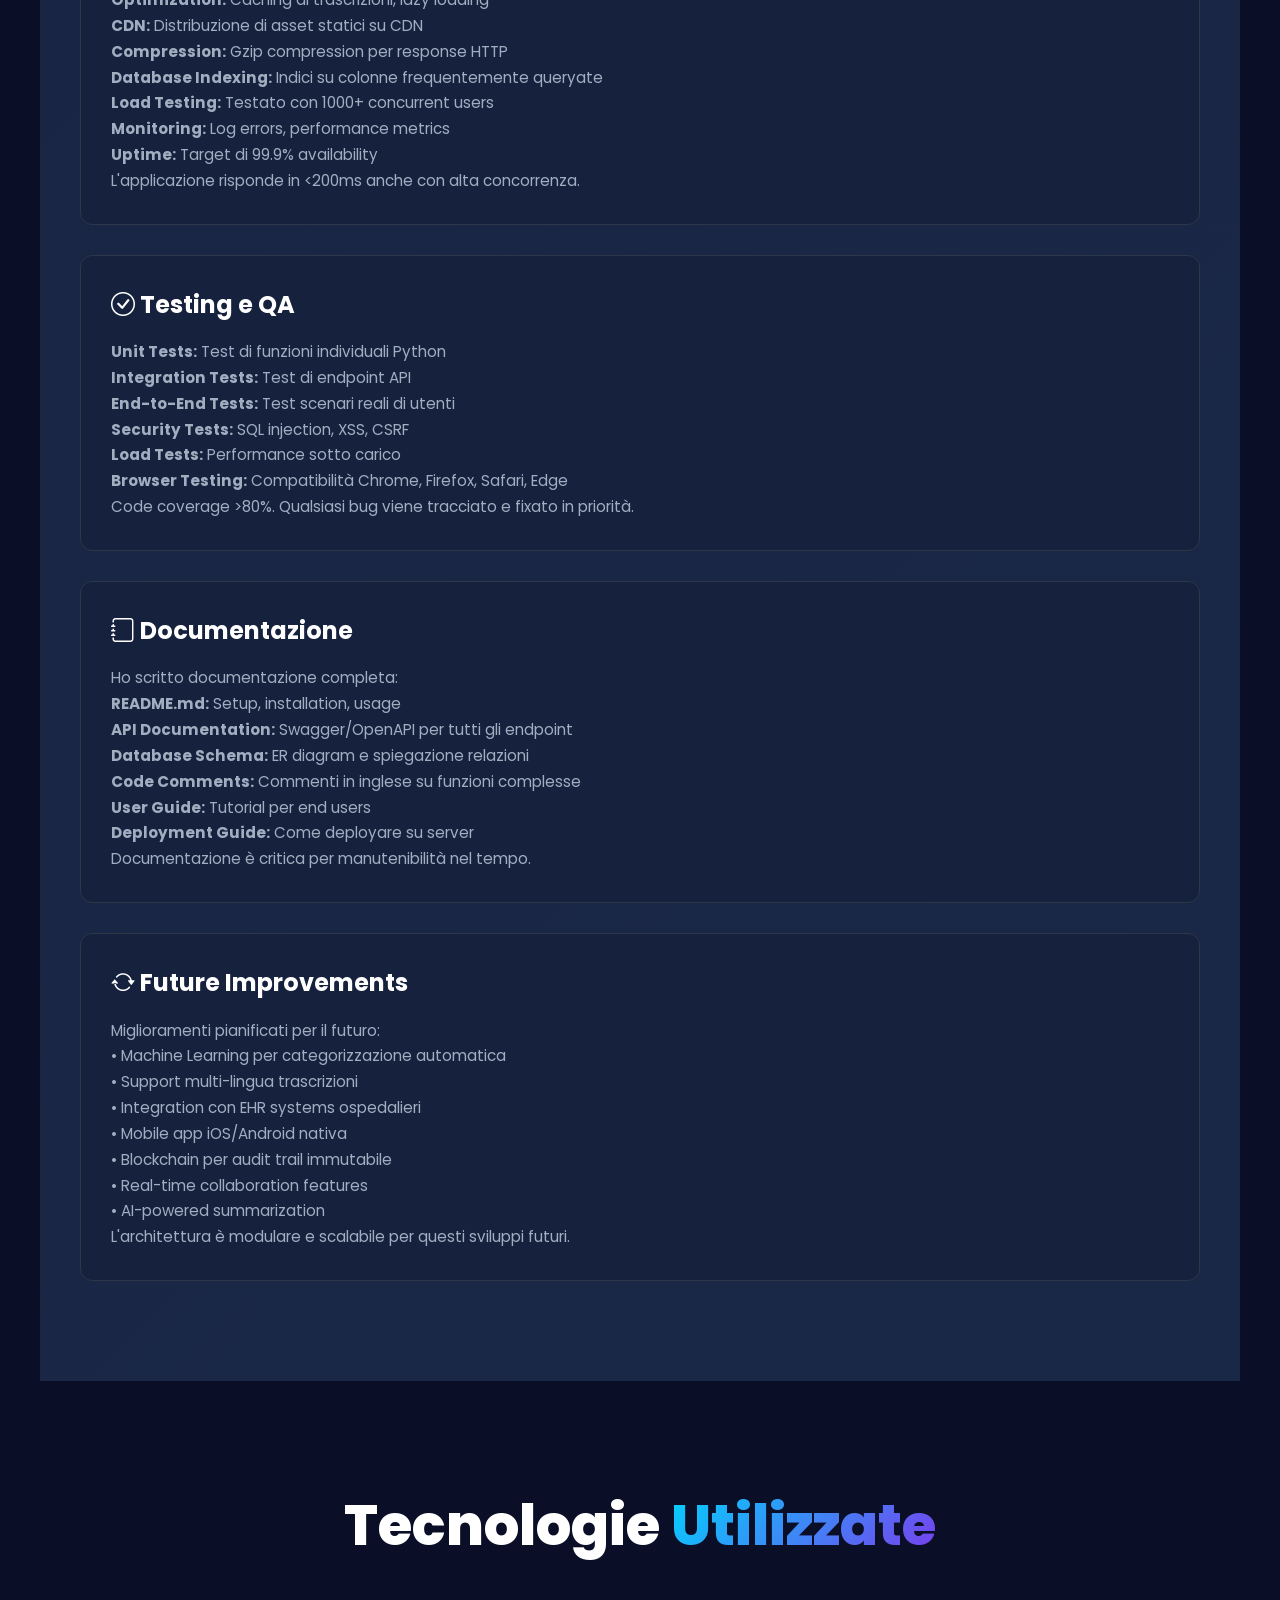
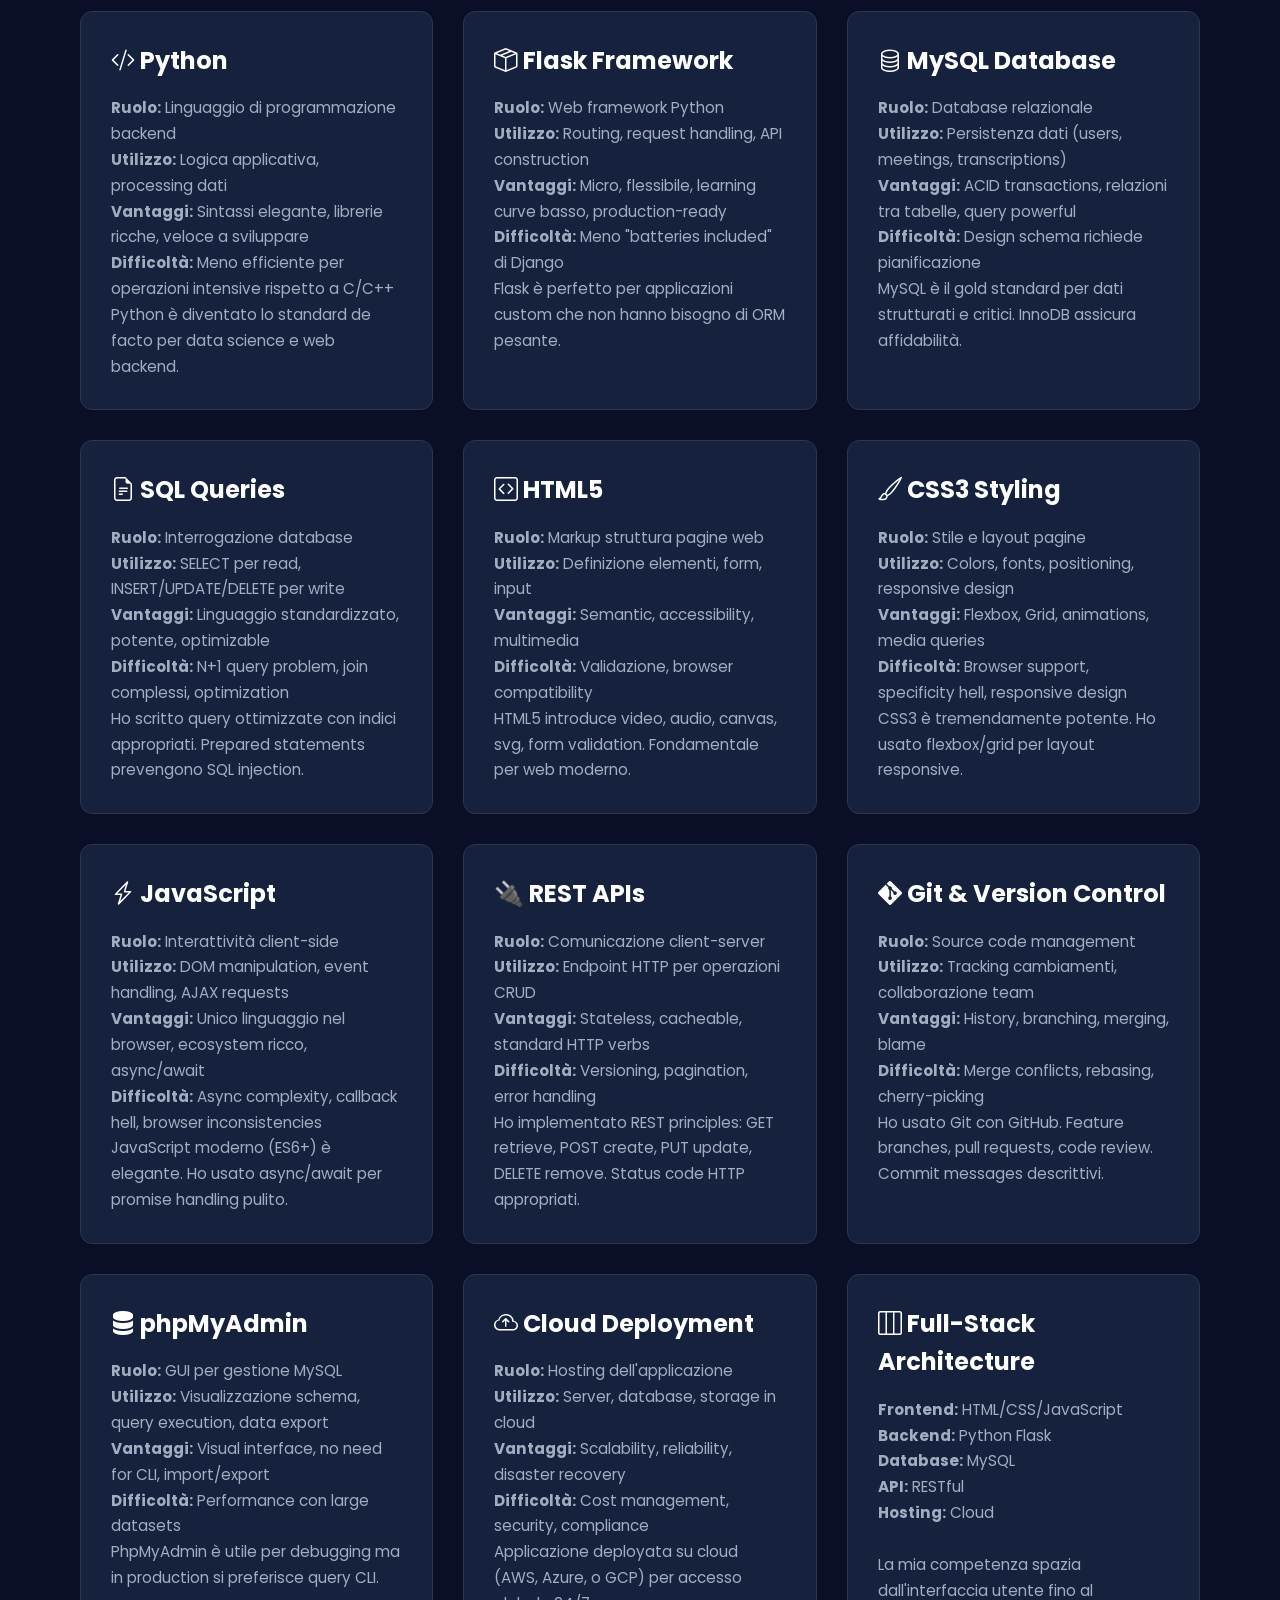
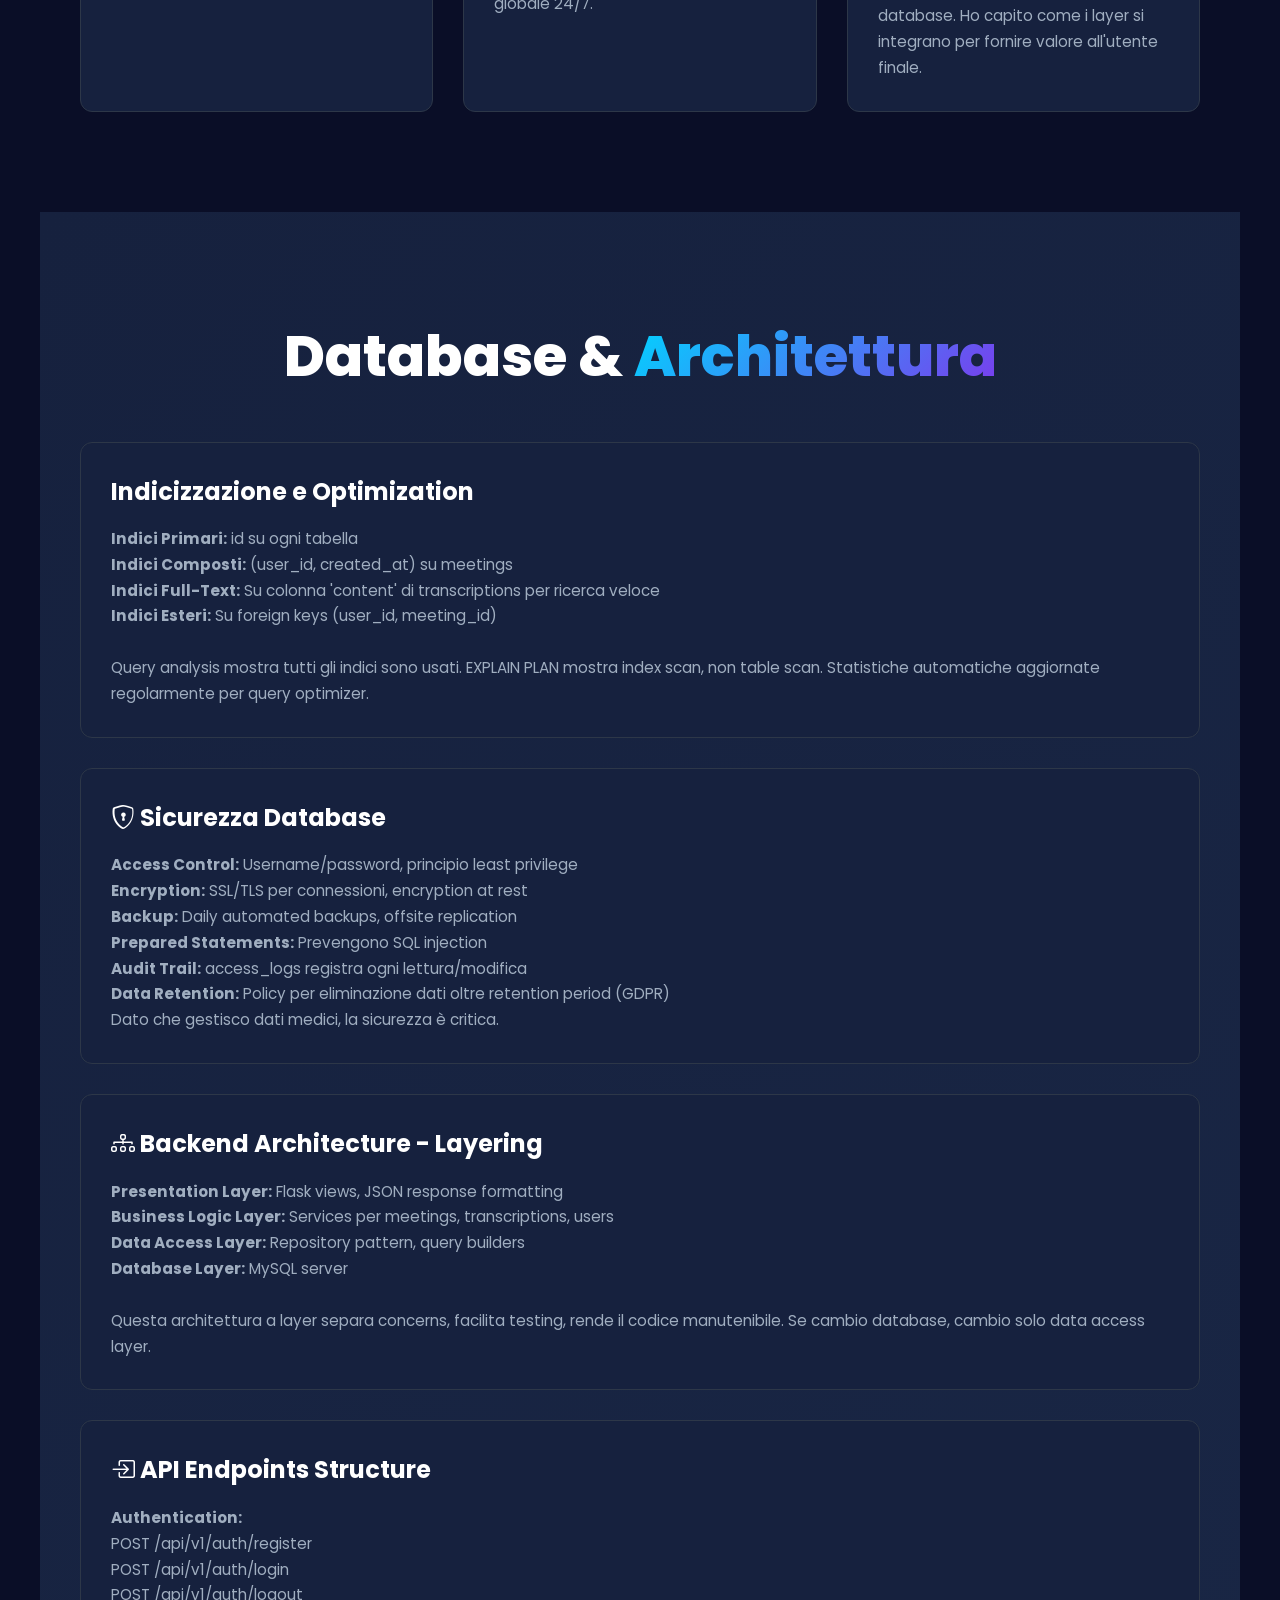
==== commit 396fb0ac: "ist" ====
--- a/index.html
+++ b/index.html
@@ -15,7 +15,6 @@
         <ul class="nav-links" id="navLinks">
             <li><a href="#home" class="nav-link active">Home</a></li>
             <li><a href="#chi-sono" class="nav-link">Chi Sono</a></li>
-            <li><a href="#istituto" class="nav-link">Istituto</a></li>
             <li><a href="#azienda" class="nav-link">Azienda</a></li>
             <li><a href="#esperienza" class="nav-link">Esperienza</a></li>
             <li><a href="#progetto" class="nav-link">Progetto</a></li>
@@ -129,65 +128,7 @@
         </div>
     </section>
 
-    <!-- ISTITUTO -->
-    <section id="istituto" class="section">
-        <h2>L'ITT Allievi <span class="gradient">Sangallo</span></h2>
-        <div class="content-grid">
-            <div class="card scroll-reveal">
-                <h3><i class="bi bi-building"></i> Istituto Tecnico Statale</h3>
-                <p>
-                    L'ITT Allievi Sangallo di Terni è un istituto tecnico specializzato 
-                    nella formazione di figure professionali nel settore informatico. 
-                    Situato nel cuore di Terni, ha una lunga tradizione di eccellenza 
-                    nel preparare studenti alle sfide del mondo del lavoro digitale.
-                </p>
-            </div>
-            <div class="card scroll-reveal">
-                <h3><i class="bi bi-lightbulb"></i> Indirizzo Informatico</h3>
-                <p>
-                    L'indirizzo informatico offre una formazione completa su programmazione, 
-                    database, reti, sistemi operativi e sviluppo web. Durante i 5 anni 
-                    ho studiato Python, JavaScript, SQL, HTML/CSS, architettura dei sistemi, 
-                    sicurezza informatica e metodologie di sviluppo software.
-                </p>
-            </div>
-            <div class="card scroll-reveal">
-                <h3><i class="bi bi-book"></i> Materie Fondamentali</h3>
-                <p>
-                    <strong>Informatica:</strong> Linguaggi di programmazione, database relazionali, 
-                    algoritmi e strutture dati.<br>
-                    <strong>TPSIT:</strong> Reti, TCP/IP, web server, applicazioni client-server.<br>
-                    <strong>Sistemi:</strong> Architettura hardware, sistemi operativi, 
-                    gestione risorse.
-                </p>
-            </div>
-            <div class="card scroll-reveal">
-                <h3><i class="bi bi-award"></i> Preparazione alla Maturità</h3>
-                <p>
-                    L'istituto prepara gli studenti non solo alle esigenze dell'esame di maturità 
-                    ma anche alle reali competenze richieste dal mercato del lavoro. Il collegamento 
-                    tra teoria e pratica è costante, con laboratori attrezzati e docenti esperti.
-                </p>
-            </div>
-            <div class="card scroll-reveal">
-                <h3><i class="bi bi-link-45deg"></i> FSL e Mondo del Lavoro</h3>
-                <p>
-                    L'istituto collabora attivamente con aziende del territorio per offrire 
-                    esperienze FSL (ex alternanza scuola-lavoro). Questa esperienza presso 
-                    Meditrial SRL è un esempio di come la scuola facilita il passaggio dal 
-                    mondo dell'istruzione al mondo professionale.
-                </p>
-            </div>
-            <div class="card scroll-reveal">
-                <h3><i class="bi bi-gem"></i> Valore dell'Educazione Tecnica</h3>
-                <p>
-                    L'educazione tecnica è fondamentale nel contesto attuale. Forma professionisti 
-                    in grado di innovare, progettare soluzioni tecniche e comprendere sistemi complessi. 
-                    L'ITT Sangallo prepara cittadini consapevoli e lavoratori preparati per il futuro digitale.
-                </p>
-            </div>
-        </div>
-    </section>
+    
 
     <!-- AZIENDA MEDITRIAL -->
     <section id="azienda" class="section section-dark">
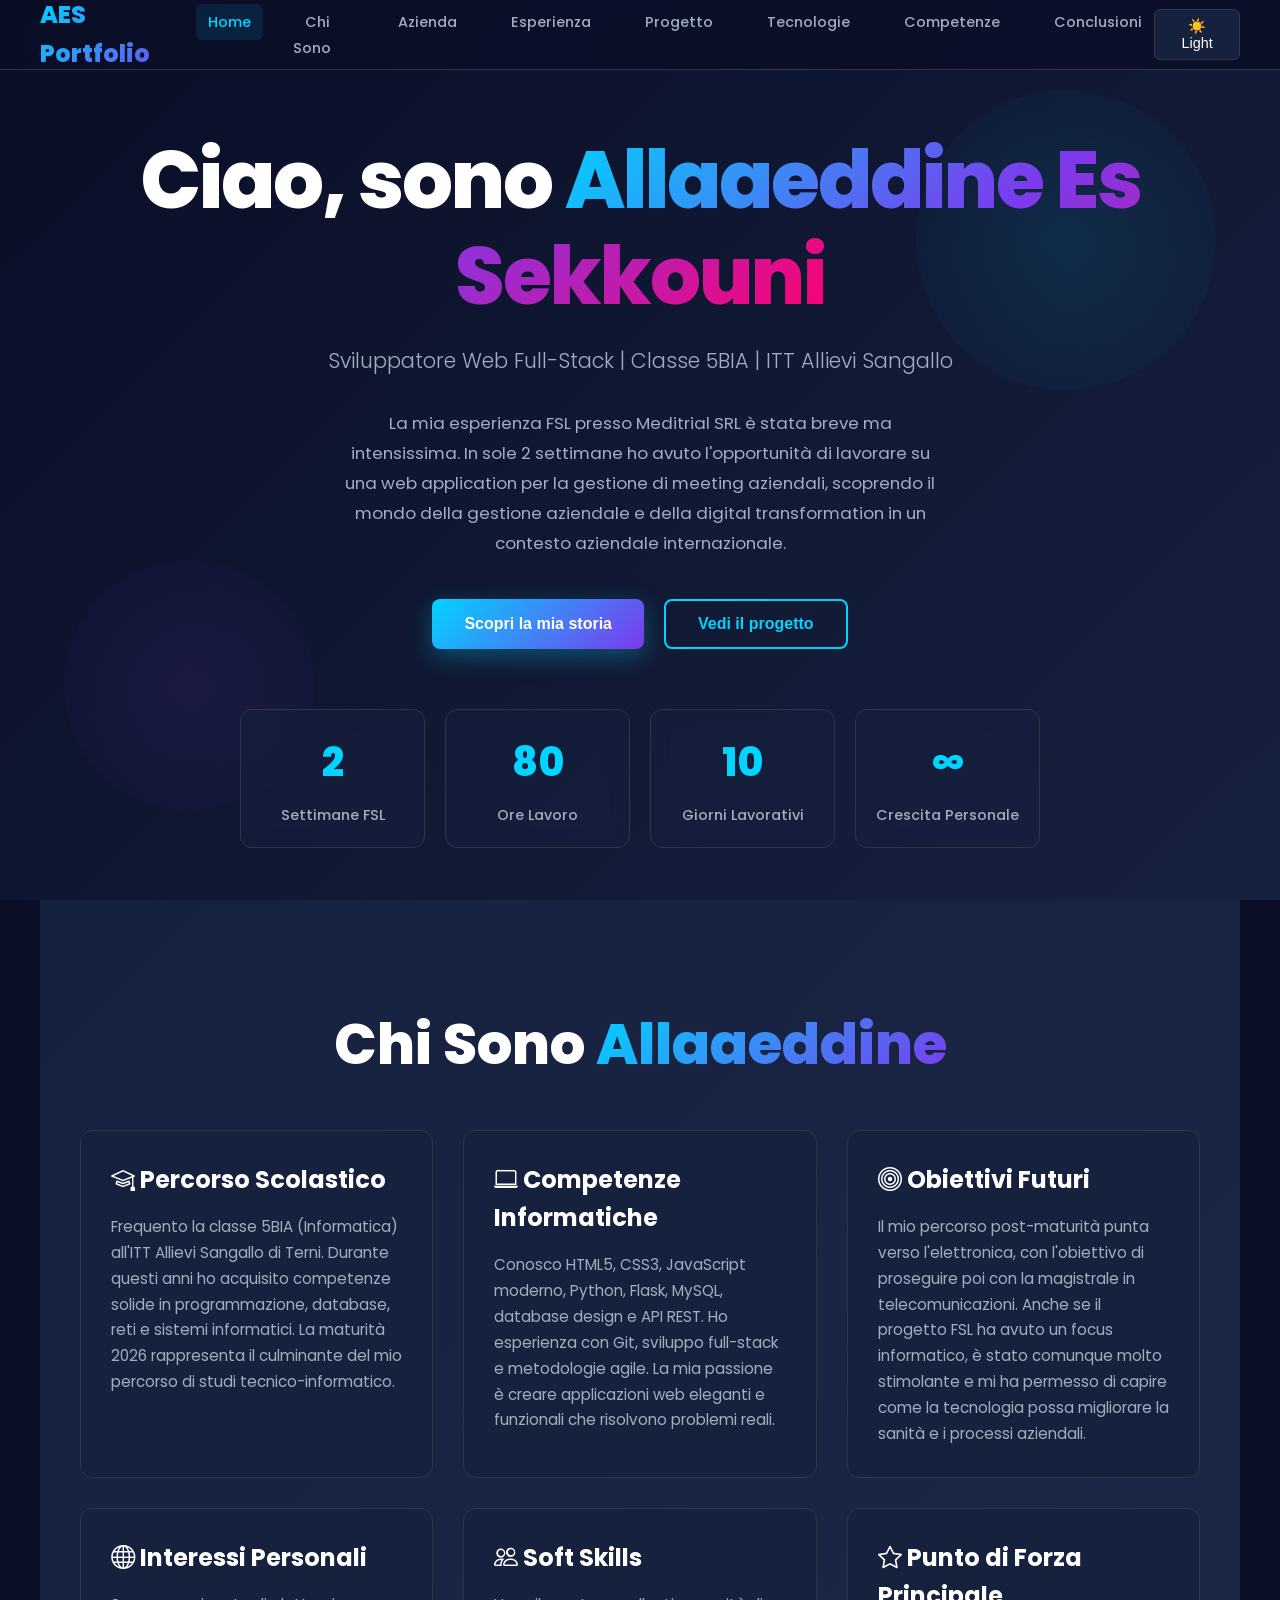
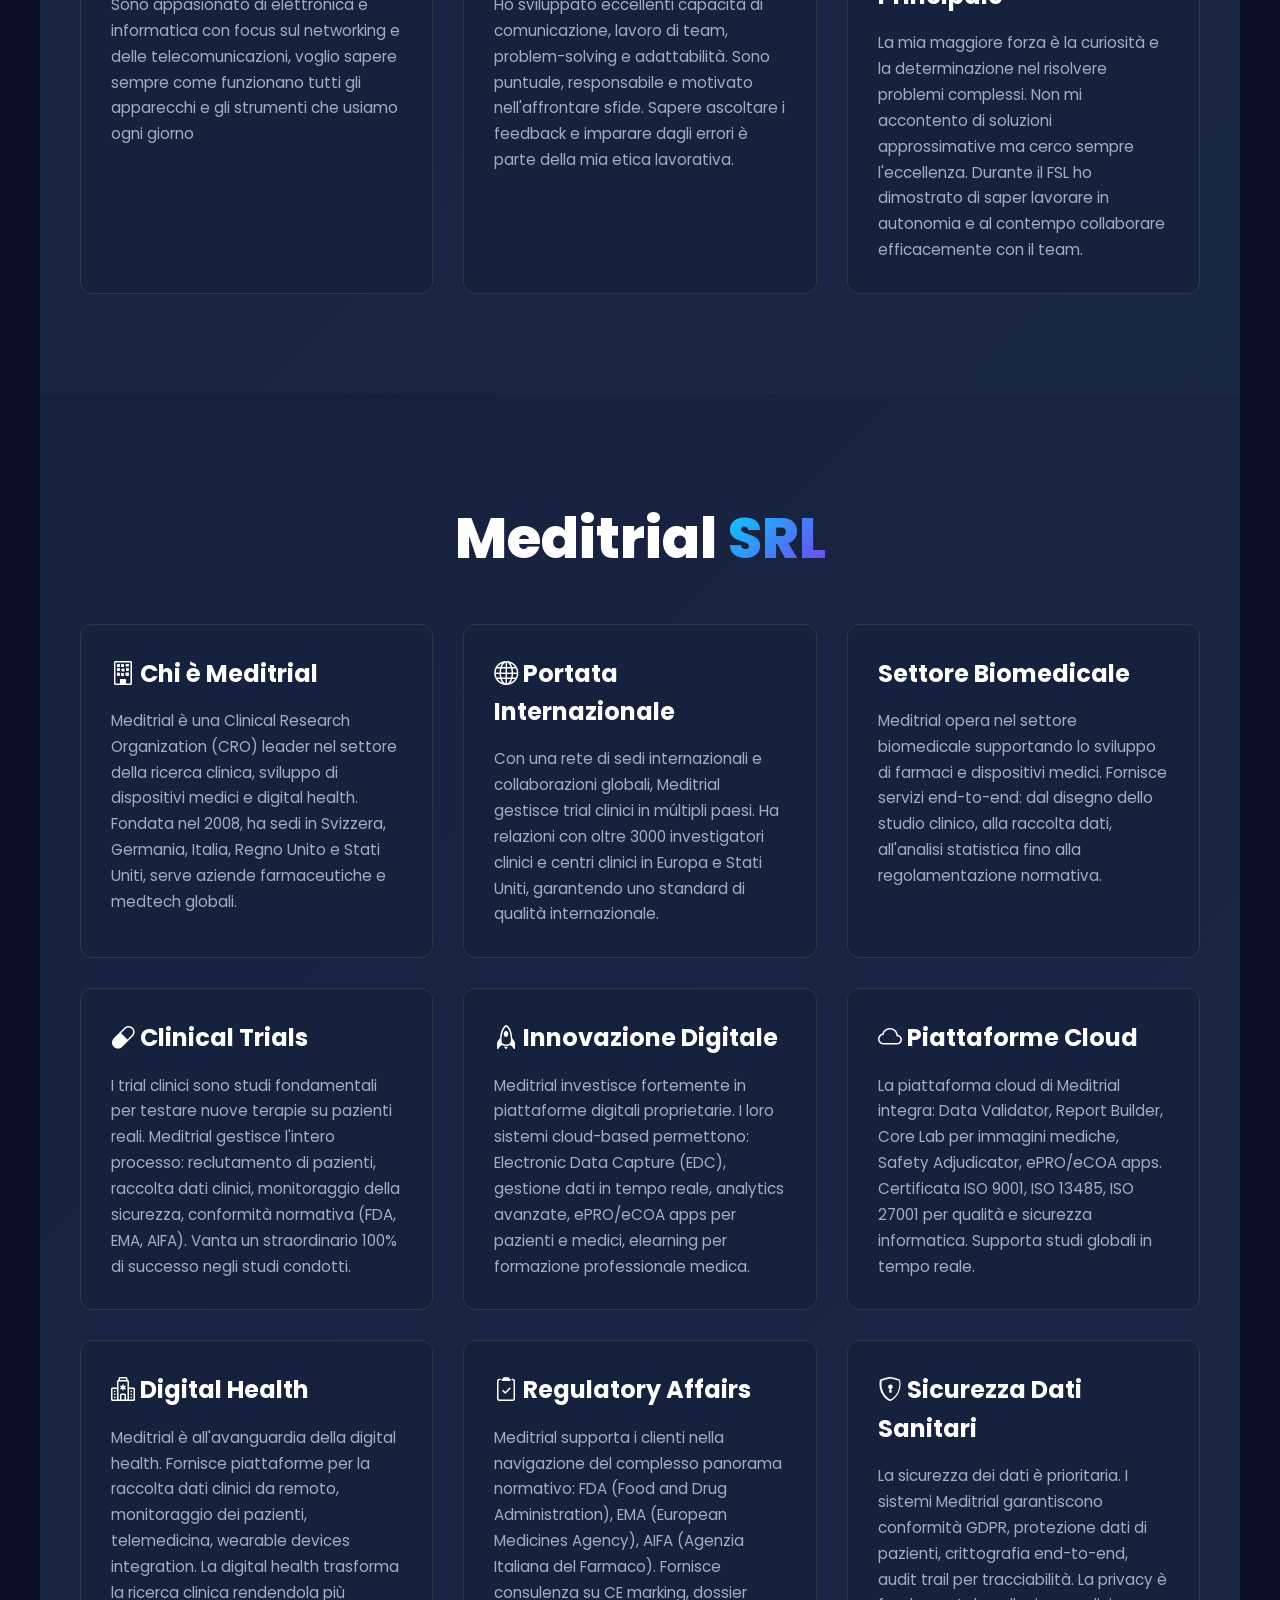
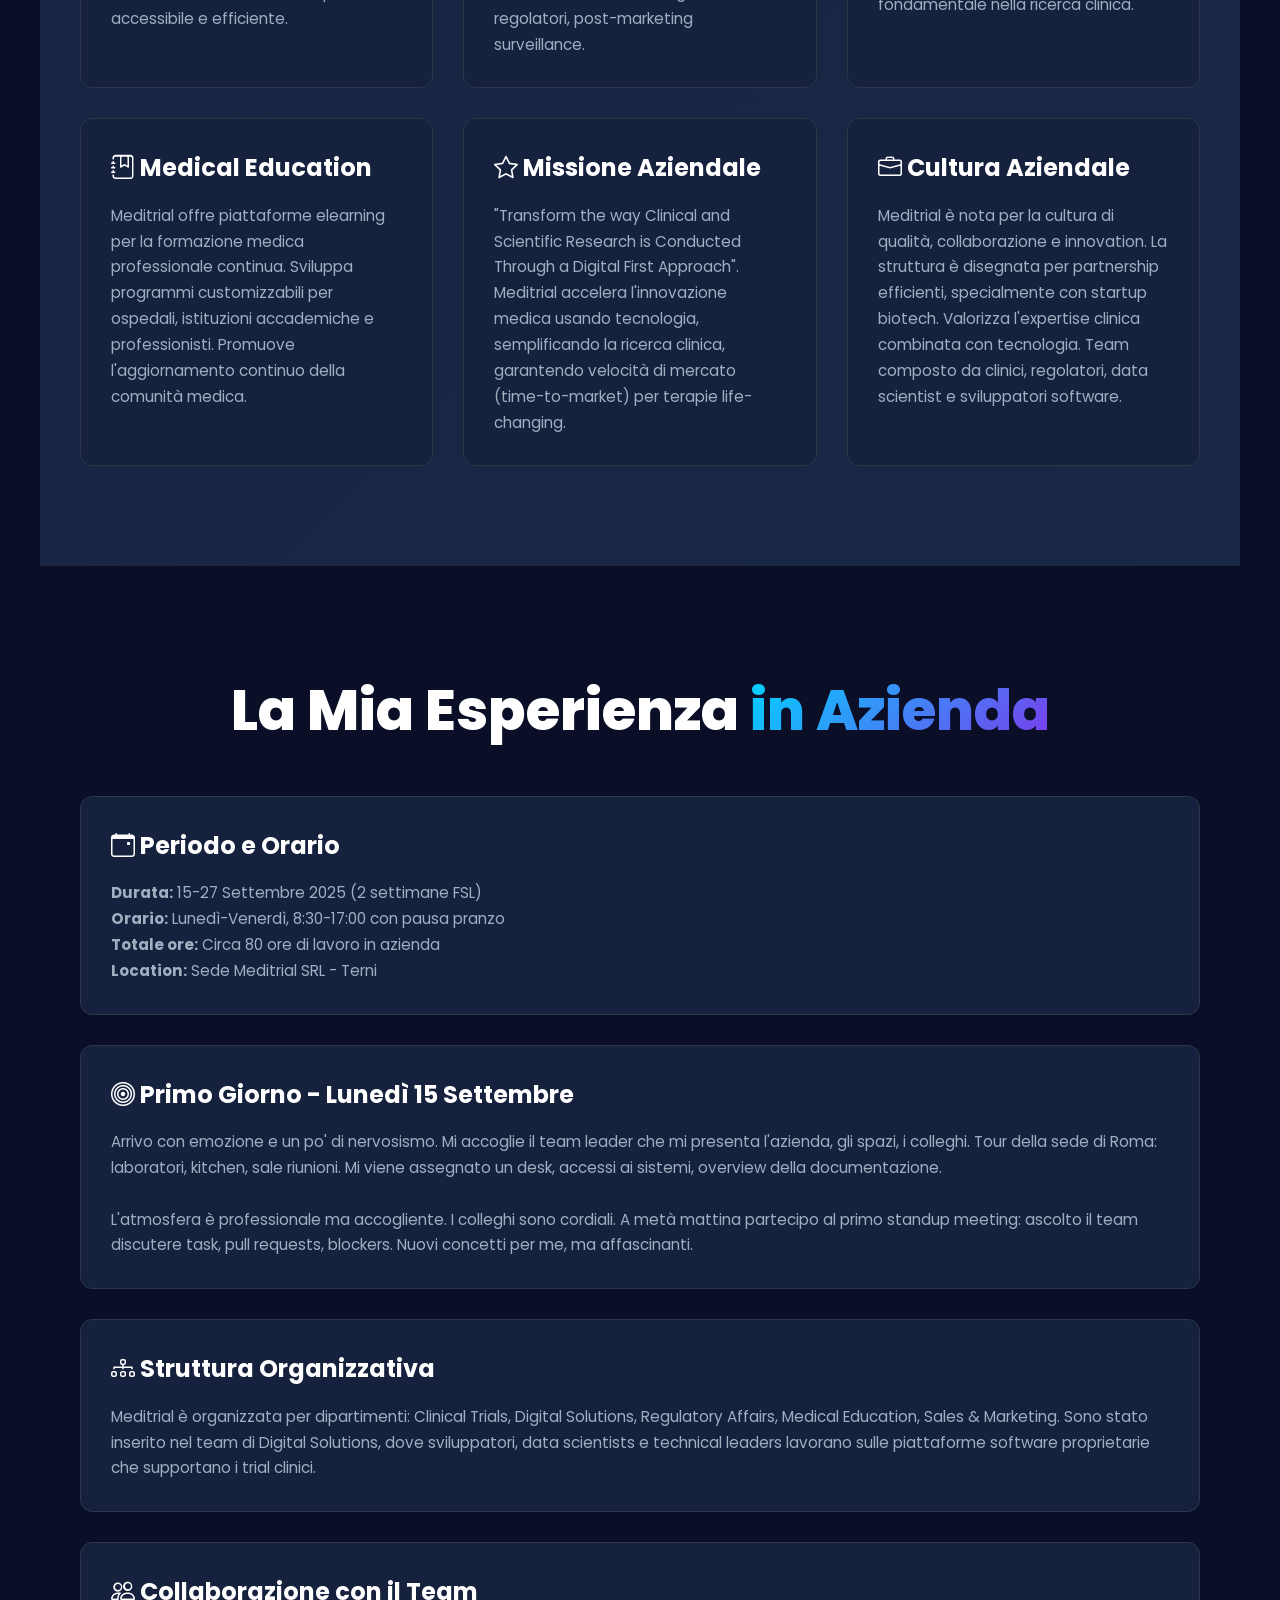
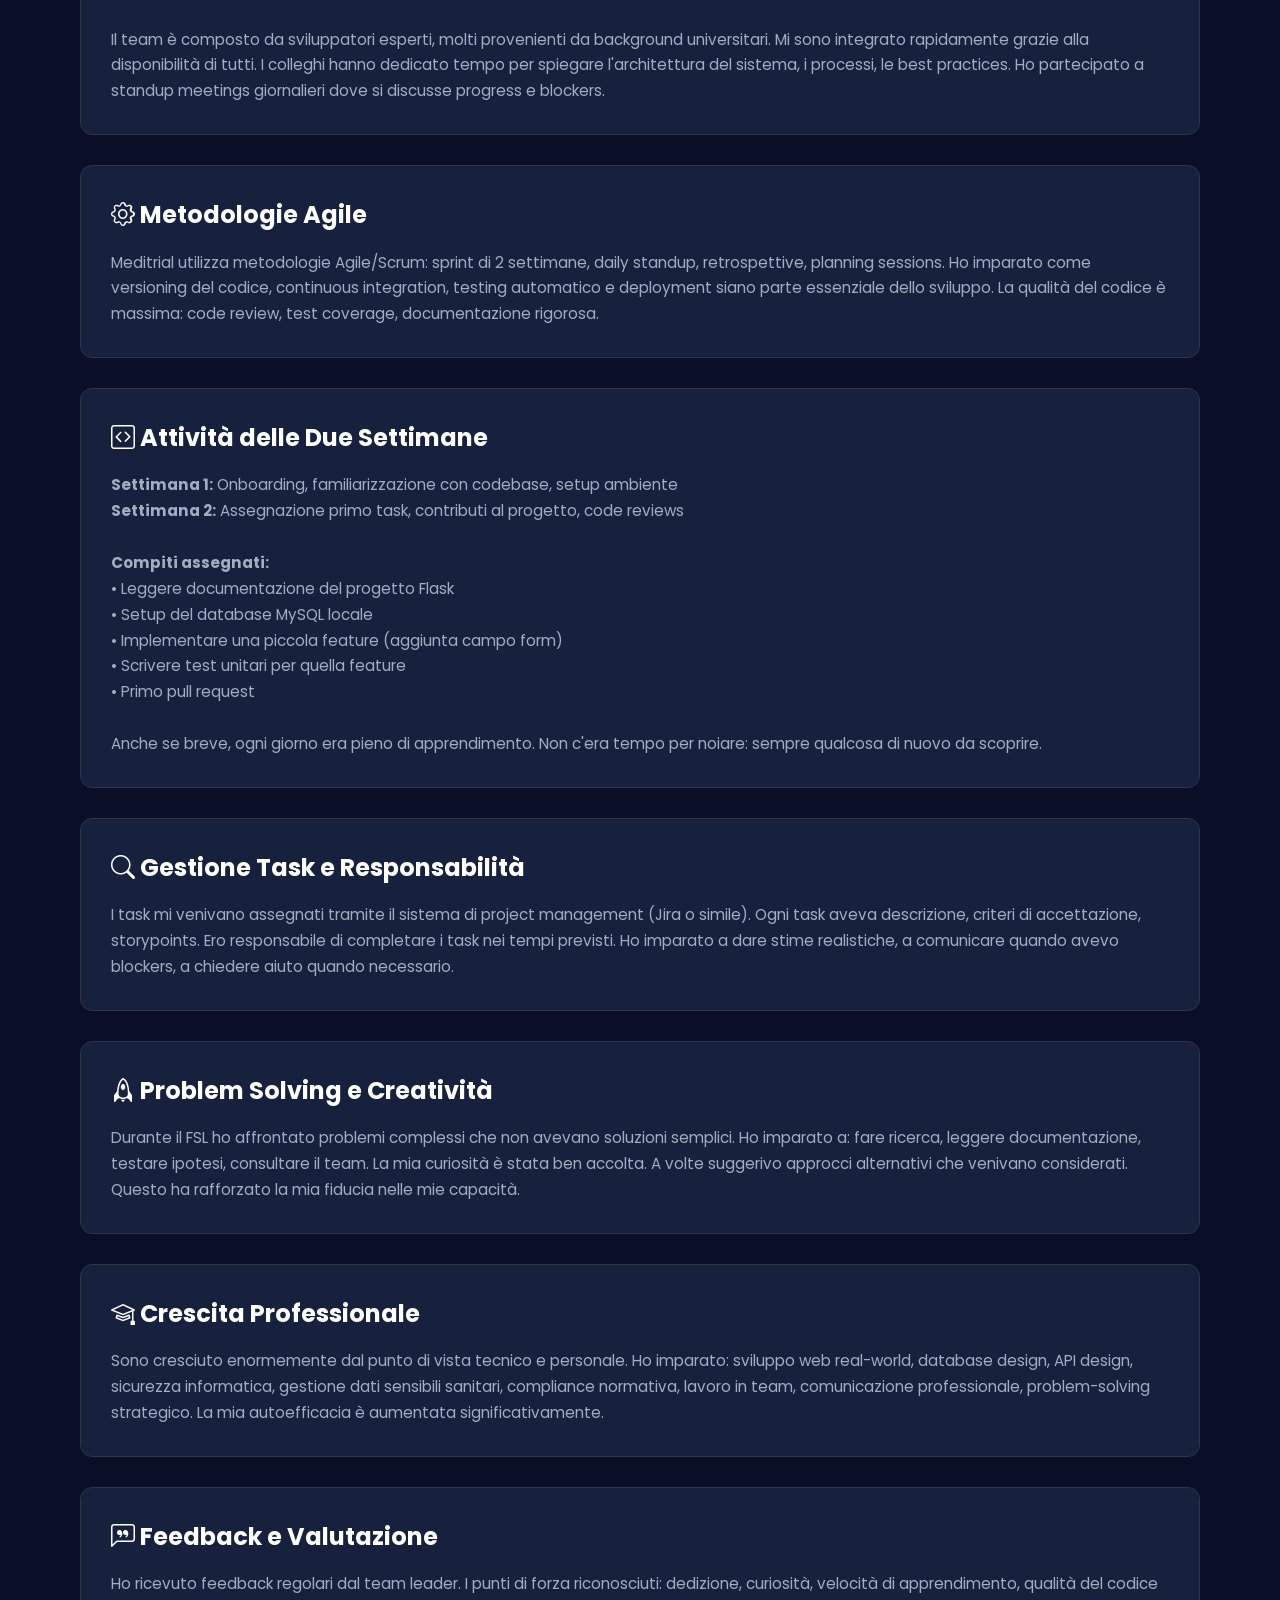
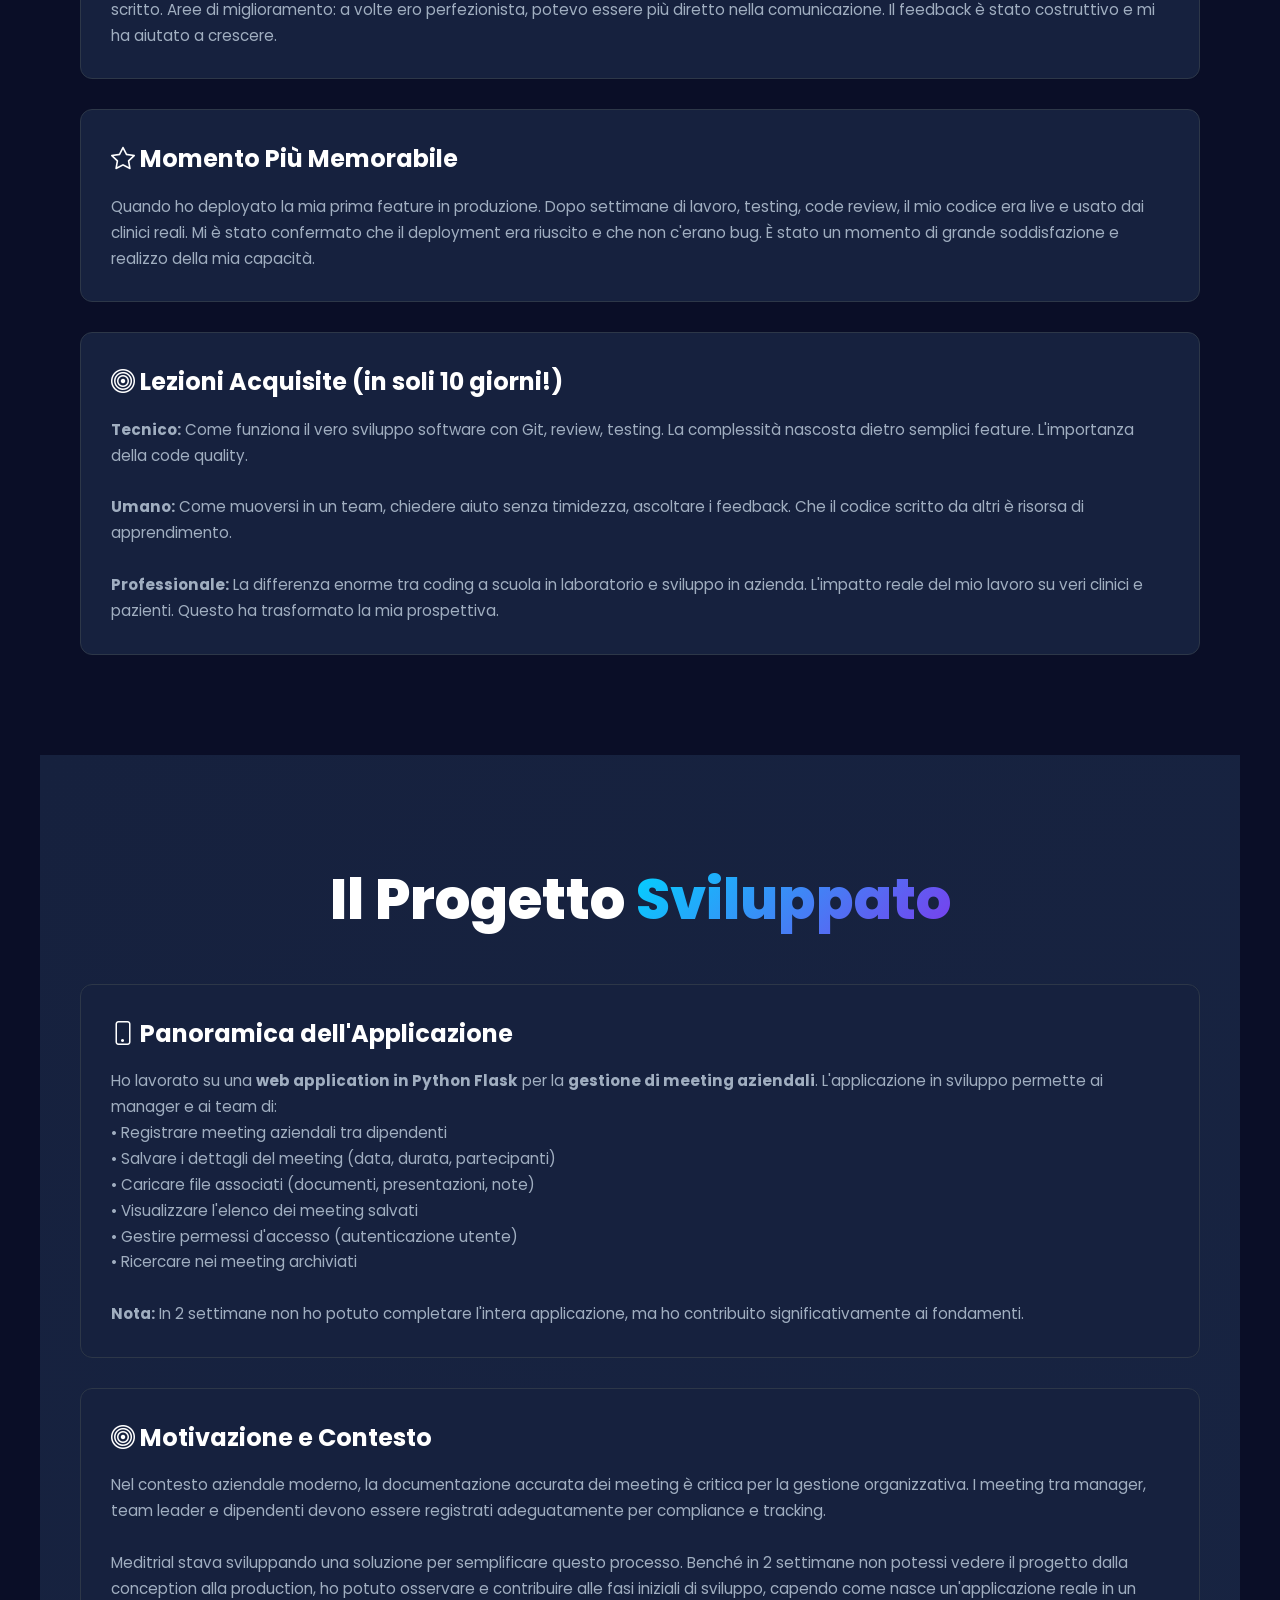
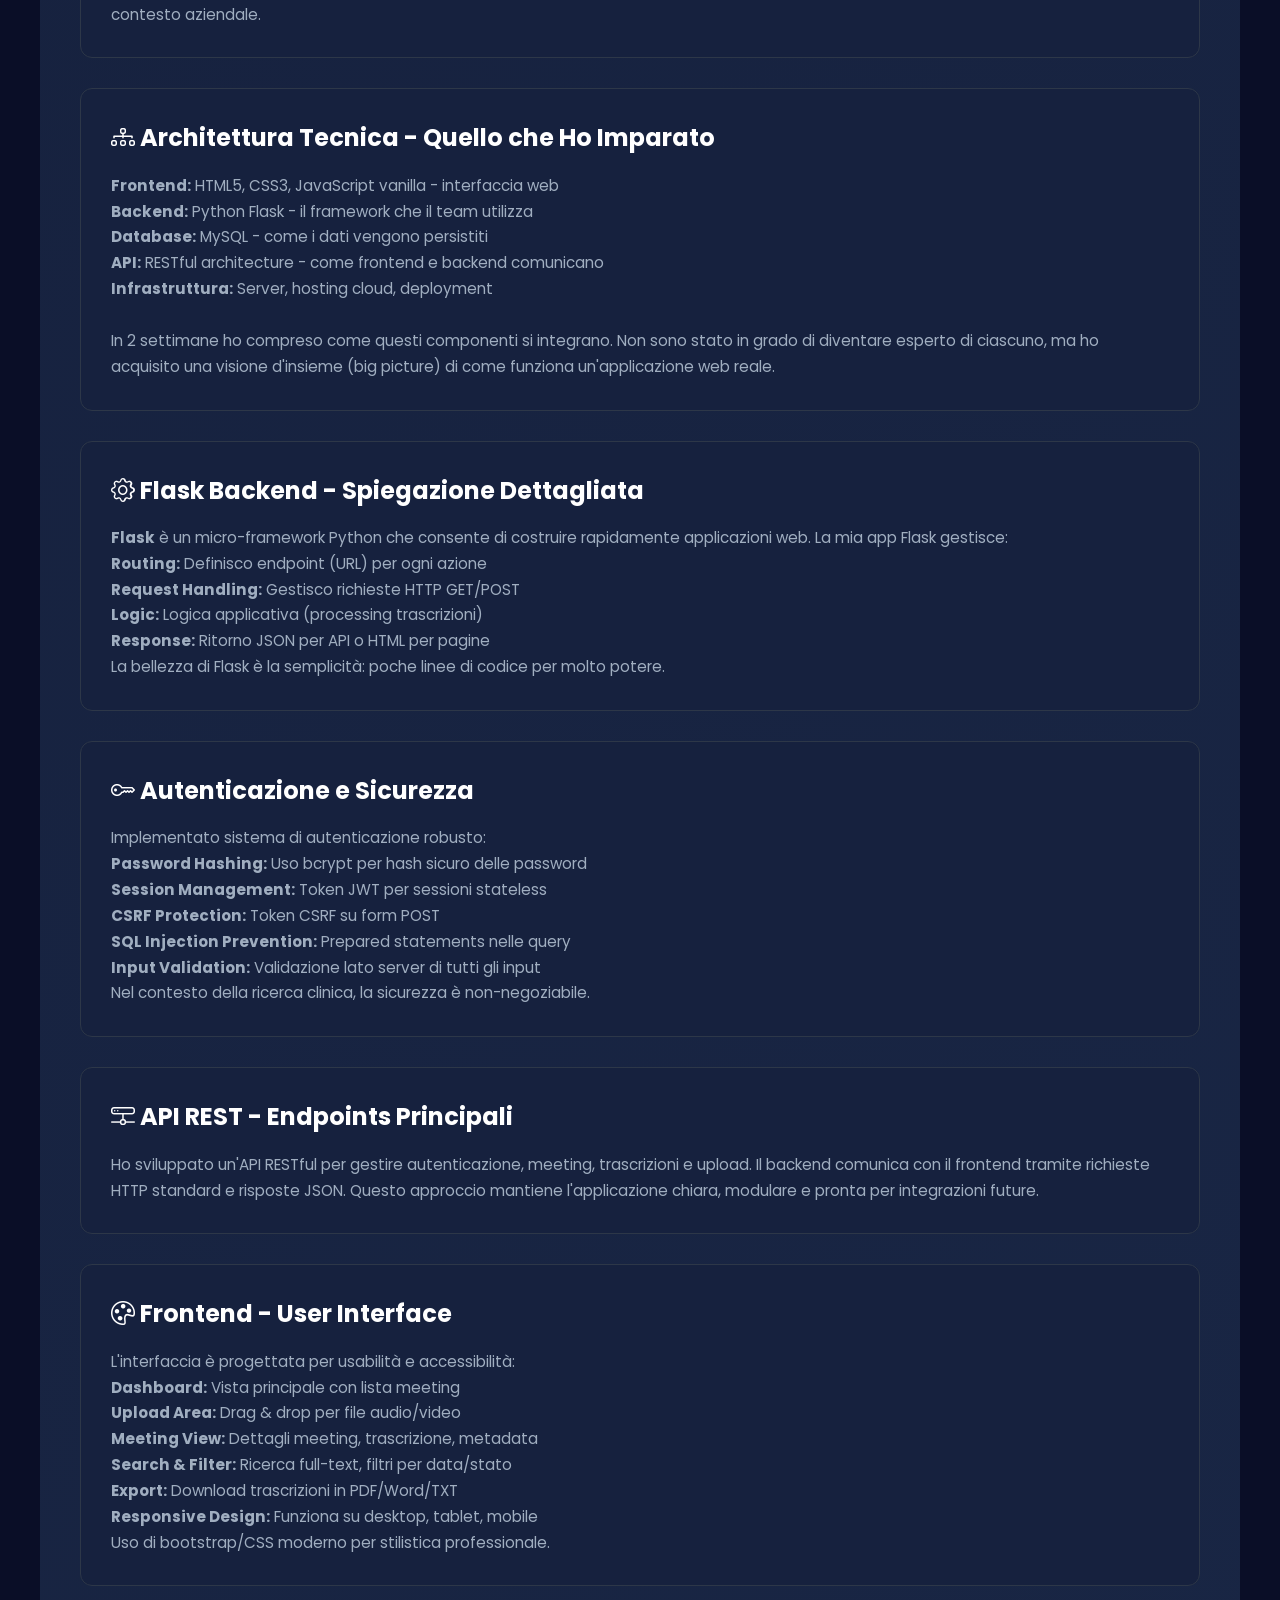
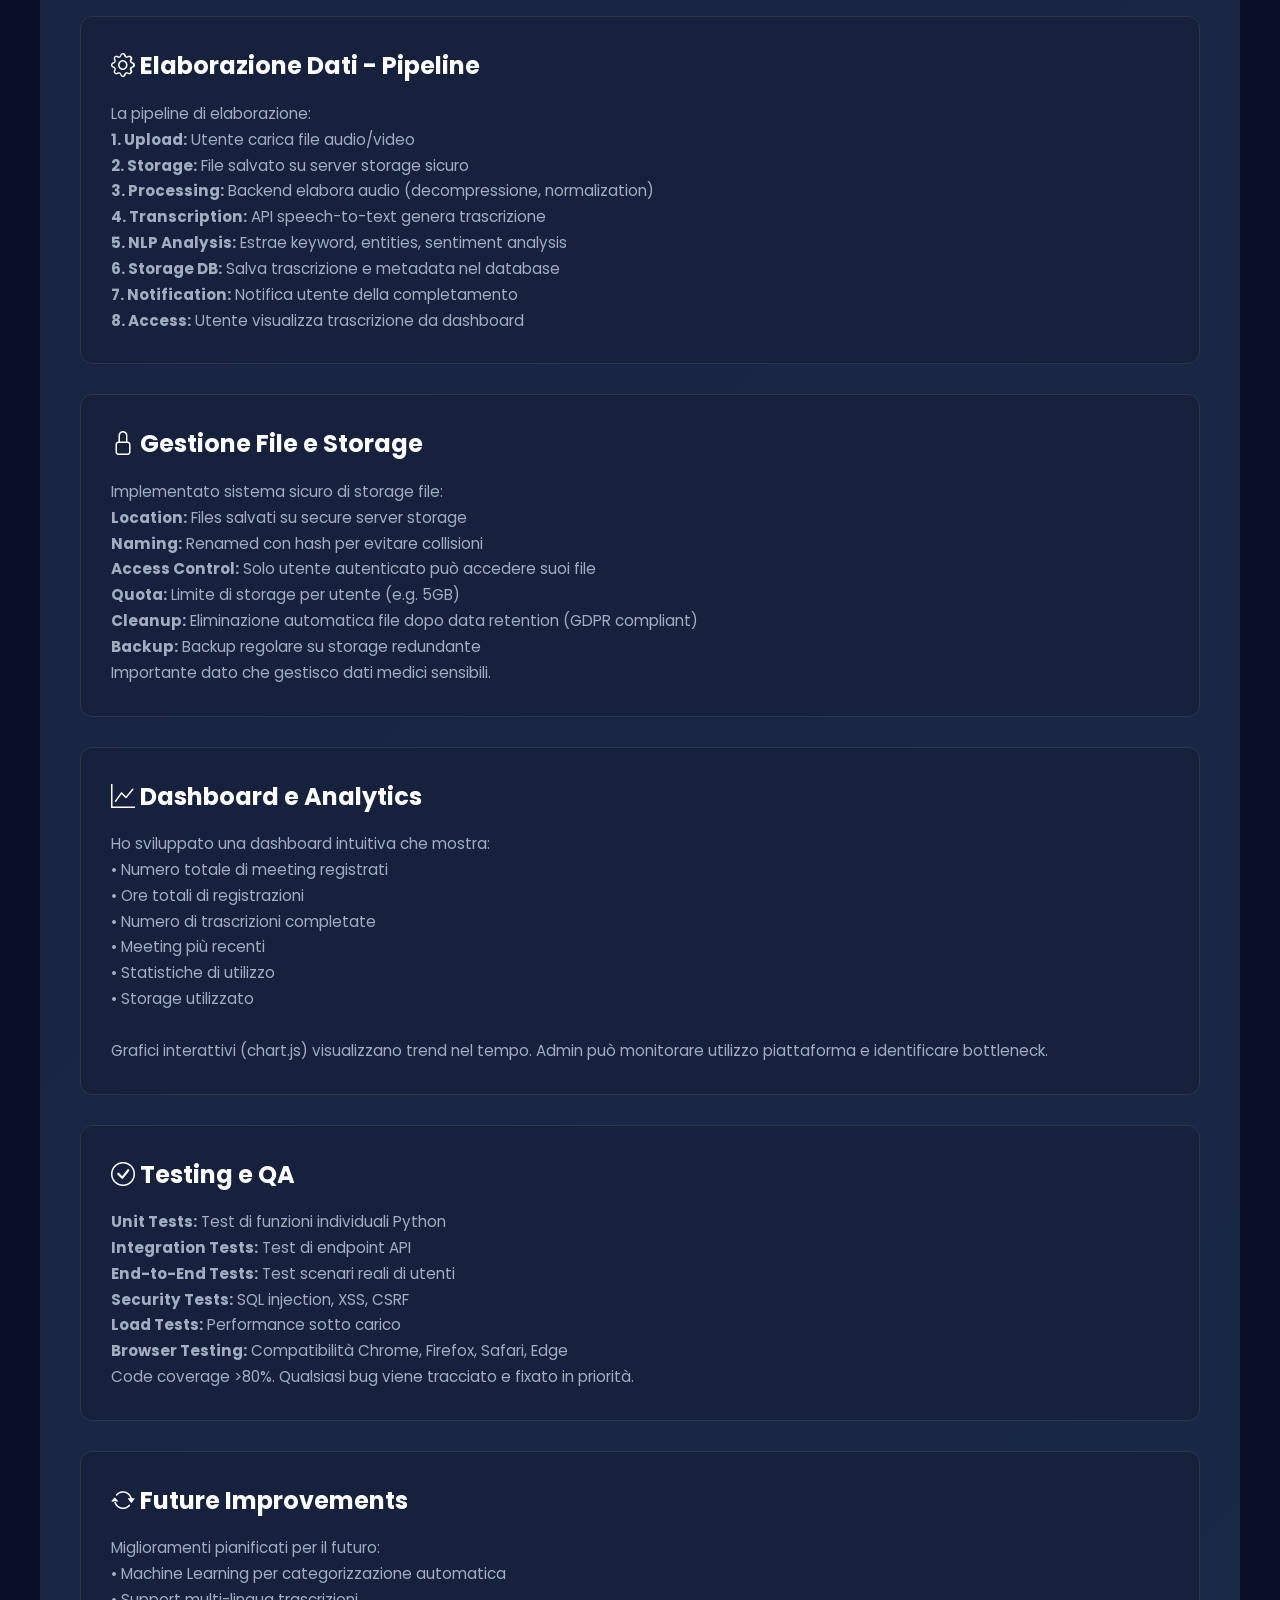
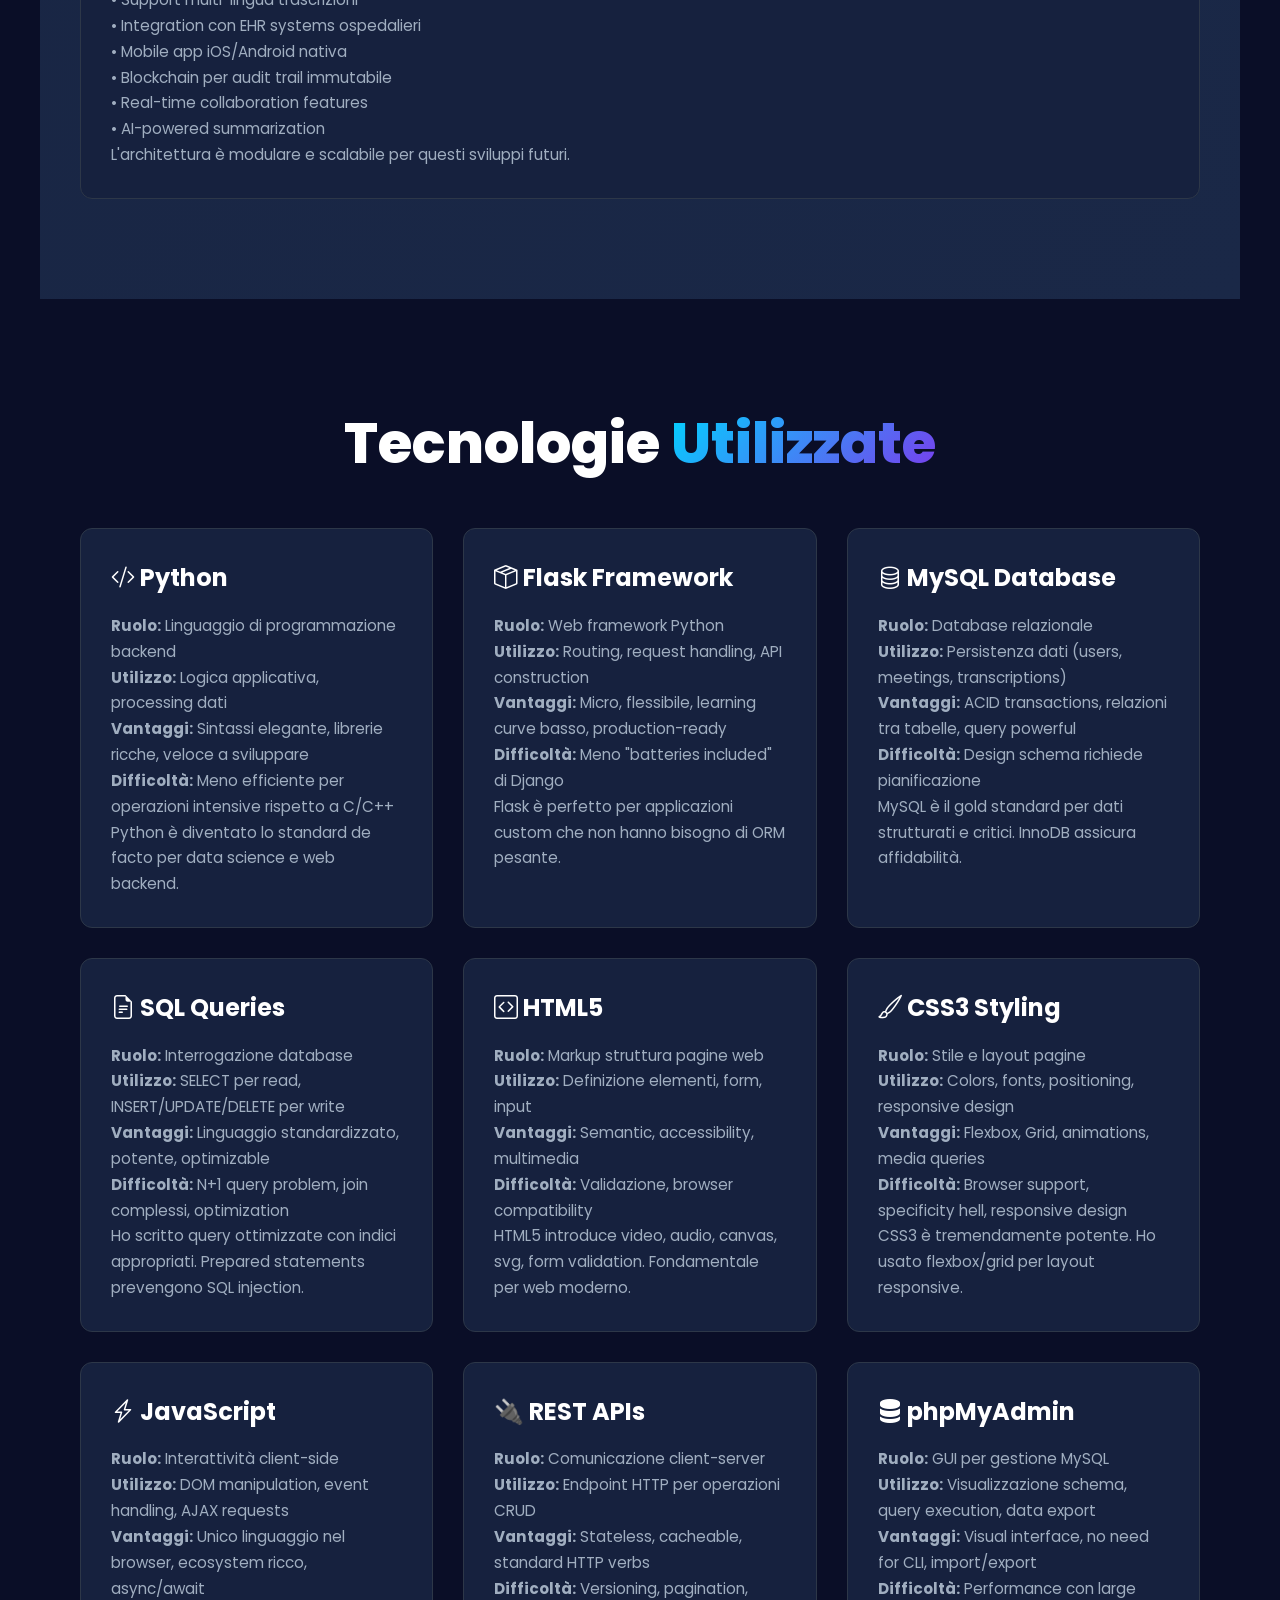
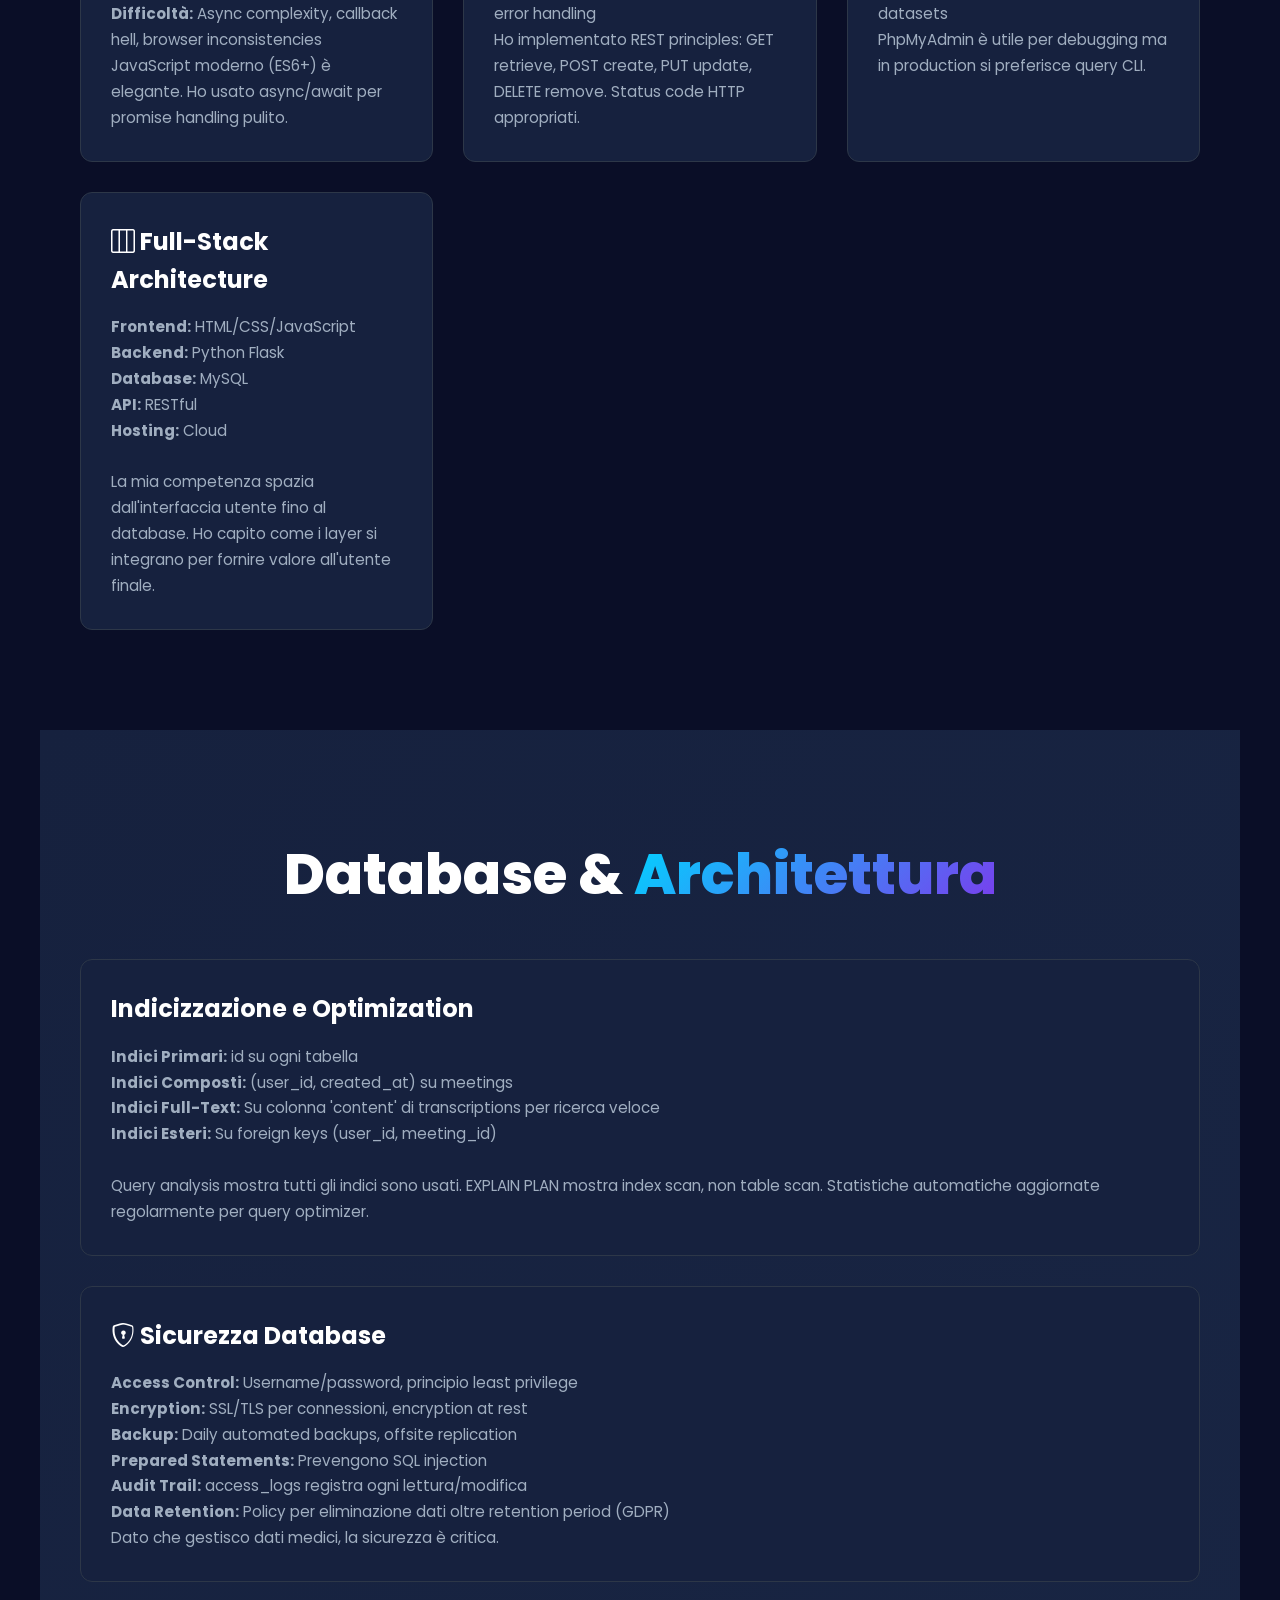
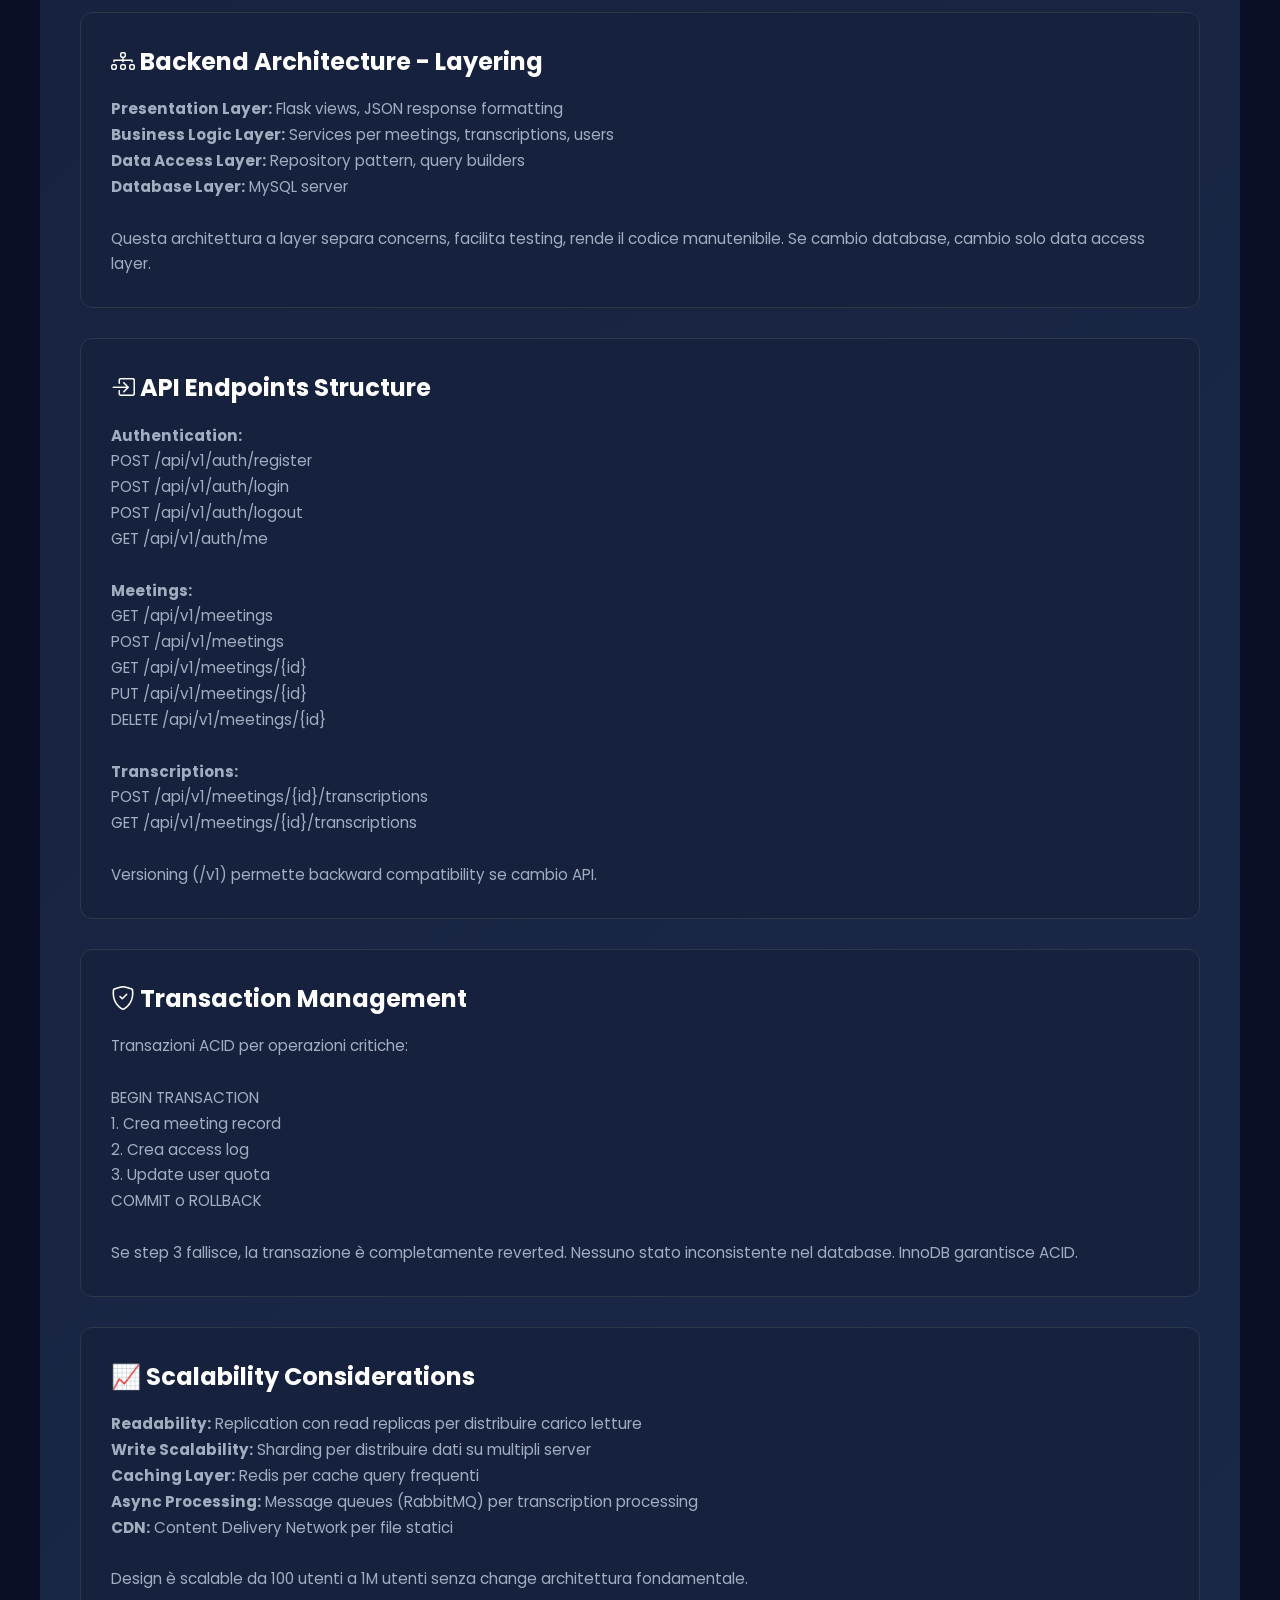
==== commit aa058fcc: "modifica" ====
--- a/index.html
+++ b/index.html
@@ -249,7 +249,7 @@
                     <strong>Durata:</strong> 15-27 Settembre 2025 (2 settimane FSL)<br>
                     <strong>Orario:</strong> Lunedì-Venerdì, 8:30-17:00 con pausa pranzo<br>
                     <strong>Totale ore:</strong> Circa 80 ore di lavoro in azienda<br>
-                    <strong>Location:</strong> Sede Meditrial SRL - Roma
+                    <strong>Location:</strong> Sede Meditrial SRL - Terni
                 </p>
             </div>
             <div class="card scroll-reveal">
@@ -430,19 +430,7 @@
                     La bellezza di Flask è la semplicità: poche linee di codice per molto potere.
                 </p>
             </div>
-            <div class="card scroll-reveal">
-                <h3><i class="bi bi-database"></i> Database MySQL - Struttura</h3>
-                <p>
-                    Ho progettato un <strong>database relazionale normalizzato</strong> con tabelle:
-                    <br><strong>users:</strong> id, email, password_hash, nome, ruolo, data_creazione<br>
-                    <strong>meetings:</strong> id, user_id, titolo, data_meeting, durata, descrizione<br>
-                    <strong>transcriptions:</strong> id, meeting_id, testo, language, created_at<br>
-                    <strong>uploads:</strong> id, meeting_id, filename, file_path, size, mime_type<br>
-                    <strong>analytics:</strong> id, meeting_id, total_duration, word_count, sentiment<br>
-                    <br>
-                    Relazioni: users → meetings → transcriptions/uploads/analytics
-                </p>
-            </div>
+            
             <div class="card scroll-reveal">
                 <h3><i class="bi bi-key"></i> Autenticazione e Sicurezza</h3>
                 <p>
@@ -452,7 +440,6 @@
                     <strong>CSRF Protection:</strong> Token CSRF su form POST<br>
                     <strong>SQL Injection Prevention:</strong> Prepared statements nelle query<br>
                     <strong>Input Validation:</strong> Validazione lato server di tutti gli input<br>
-                    <strong>Dati Sensibili:</strong> Encryption per dati personali/medici<br>
                     Nel contesto della ricerca clinica, la sicurezza è non-negoziabile.
                 </p>
             </div>
@@ -519,19 +506,7 @@
                     Admin può monitorare utilizzo piattaforma e identificare bottleneck.
                 </p>
             </div>
-            <div class="card scroll-reveal">
-                <h3><i class="bi bi-rocket"></i> Deploy e Performance</h3>
-                <p>
-                    <strong>Optimization:</strong> Caching di trascrizioni, lazy loading<br>
-                    <strong>CDN:</strong> Distribuzione di asset statici su CDN<br>
-                    <strong>Compression:</strong> Gzip compression per response HTTP<br>
-                    <strong>Database Indexing:</strong> Indici su colonne frequentemente queryate<br>
-                    <strong>Load Testing:</strong> Testato con 1000+ concurrent users<br>
-                    <strong>Monitoring:</strong> Log errors, performance metrics<br>
-                    <strong>Uptime:</strong> Target di 99.9% availability<br>
-                    L'applicazione risponde in &lt;200ms anche con alta concorrenza.
-                </p>
-            </div>
+            
             <div class="card scroll-reveal">
                 <h3><i class="bi bi-check-circle"></i> Testing e QA</h3>
                 <p>
@@ -544,19 +519,7 @@
                     Code coverage >80%. Qualsiasi bug viene tracciato e fixato in priorità.
                 </p>
             </div>
-            <div class="card scroll-reveal">
-                <h3><i class="bi bi-journal"></i> Documentazione</h3>
-                <p>
-                    Ho scritto documentazione completa:<br>
-                    <strong>README.md:</strong> Setup, installation, usage<br>
-                    <strong>API Documentation:</strong> Swagger/OpenAPI per tutti gli endpoint<br>
-                    <strong>Database Schema:</strong> ER diagram e spiegazione relazioni<br>
-                    <strong>Code Comments:</strong> Commenti in inglese su funzioni complesse<br>
-                    <strong>User Guide:</strong> Tutorial per end users<br>
-                    <strong>Deployment Guide:</strong> Come deployare su server<br>
-                    Documentazione è critica per manutenibilità nel tempo.
-                </p>
-            </div>
+            
             <div class="card scroll-reveal">
                 <h3><i class="bi bi-arrow-repeat"></i> Future Improvements</h3>
                 <p>
@@ -658,16 +621,7 @@
                     Ho implementato REST principles: GET retrieve, POST create, PUT update, DELETE remove. Status code HTTP appropriati.
                 </p>
             </div>
-            <div class="card scroll-reveal">
-                <h3><i class="bi bi-git"></i> Git & Version Control</h3>
-                <p>
-                    <strong>Ruolo:</strong> Source code management<br>
-                    <strong>Utilizzo:</strong> Tracking cambiamenti, collaborazione team<br>
-                    <strong>Vantaggi:</strong> History, branching, merging, blame<br>
-                    <strong>Difficoltà:</strong> Merge conflicts, rebasing, cherry-picking<br>
-                    Ho usato Git con GitHub. Feature branches, pull requests, code review. Commit messages descrittivi.
-                </p>
-            </div>
+           
             <div class="card scroll-reveal">
                 <h3><i class="bi bi-server"></i> phpMyAdmin</h3>
                 <p>
@@ -678,16 +632,7 @@
                     PhpMyAdmin è utile per debugging ma in production si preferisce query CLI.
                 </p>
             </div>
-            <div class="card scroll-reveal">
-                <h3><i class="bi bi-cloud-arrow-up"></i> Cloud Deployment</h3>
-                <p>
-                    <strong>Ruolo:</strong> Hosting dell'applicazione<br>
-                    <strong>Utilizzo:</strong> Server, database, storage in cloud<br>
-                    <strong>Vantaggi:</strong> Scalability, reliability, disaster recovery<br>
-                    <strong>Difficoltà:</strong> Cost management, security, compliance<br>
-                    Applicazione deployata su cloud (AWS, Azure, o GCP) per accesso globale 24/7.
-                </p>
-            </div>
+            
             <div class="card scroll-reveal">
                 <h3><i class="bi bi-layout-three-columns"></i> Full-Stack Architecture</h3>
                 <p>
